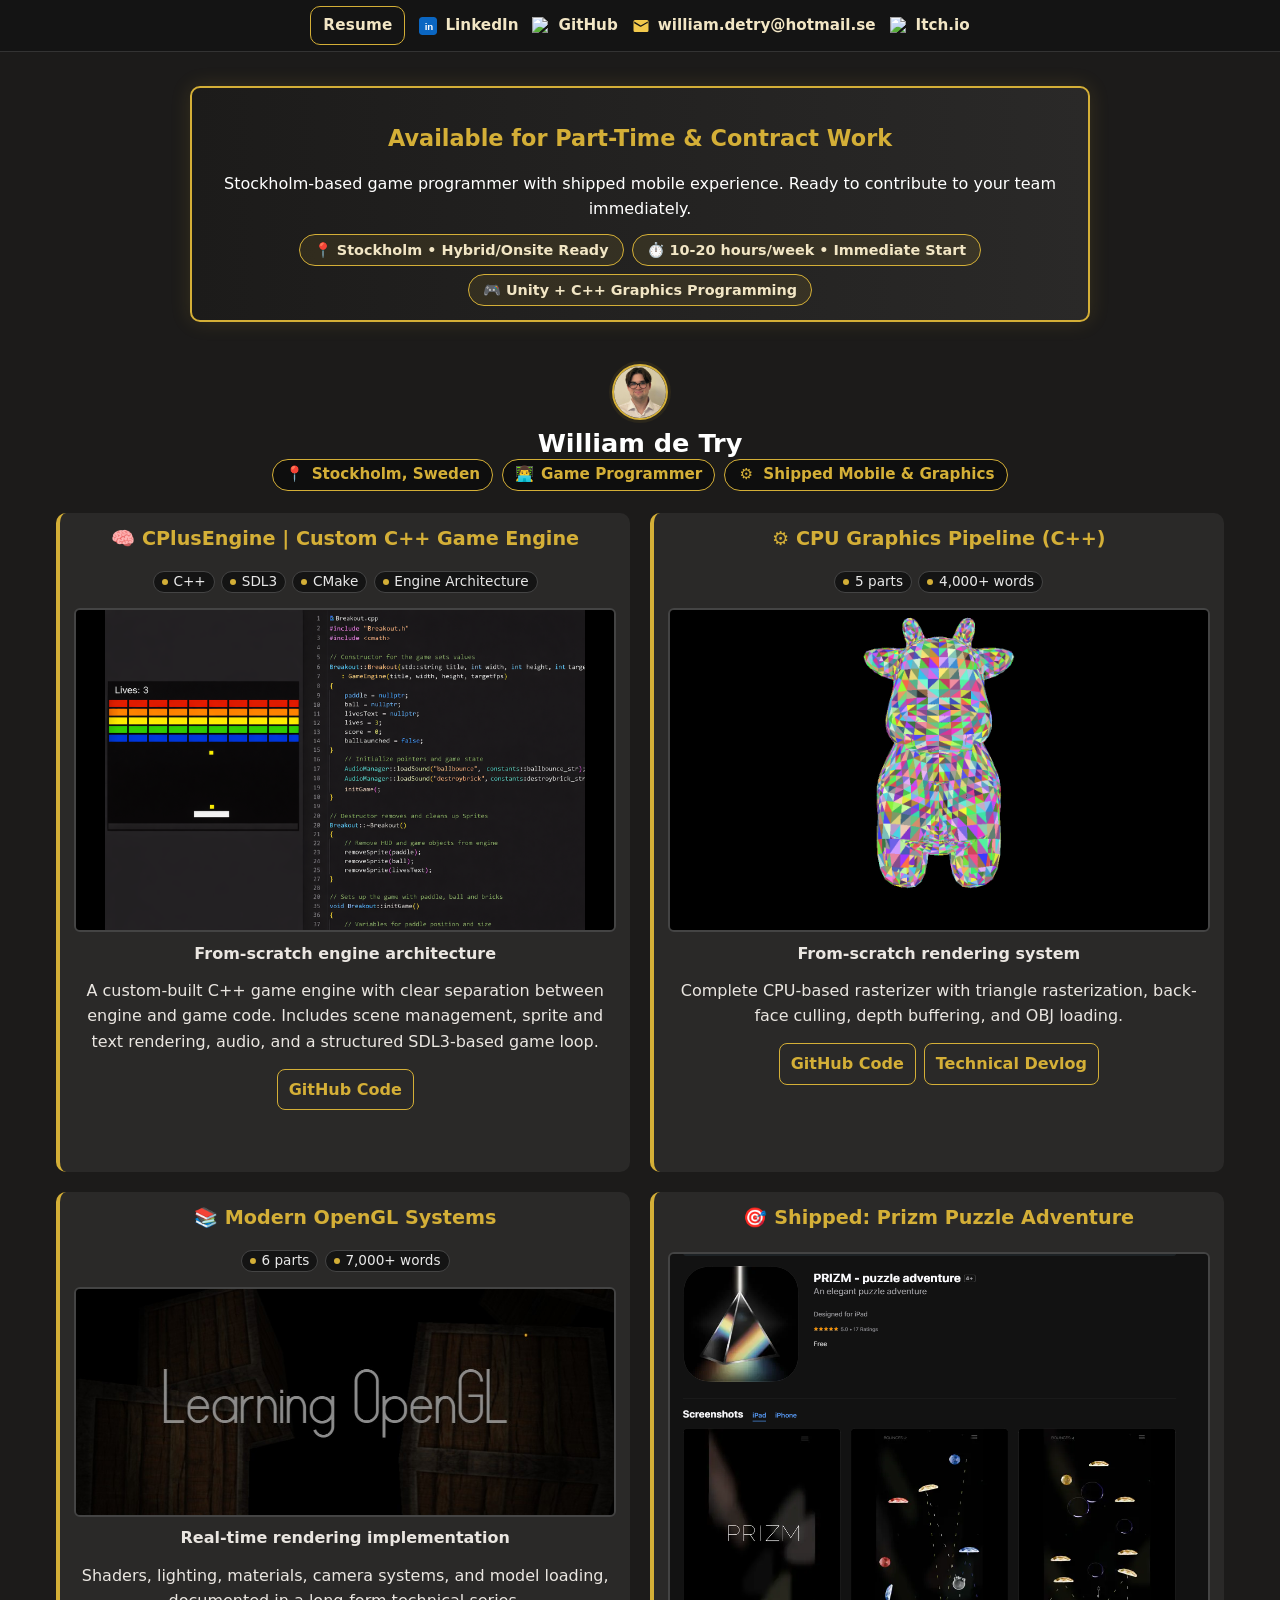
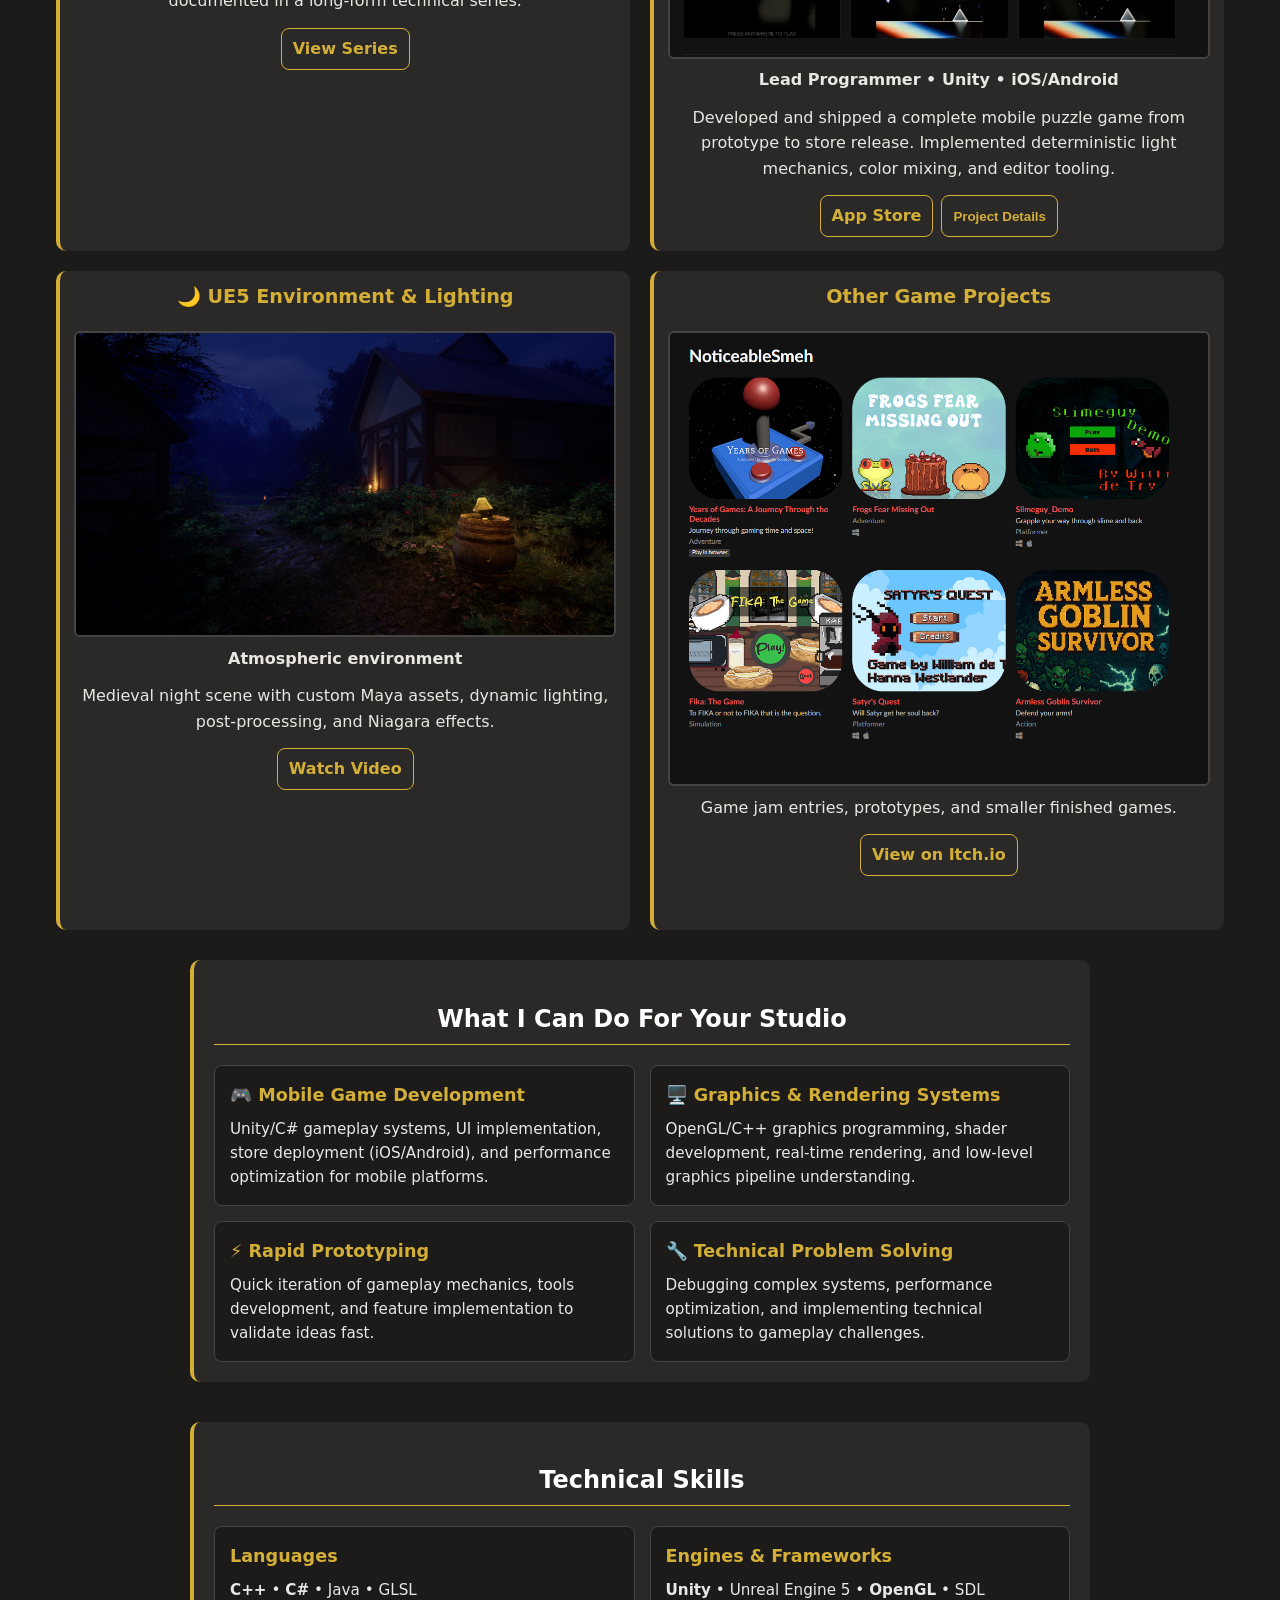
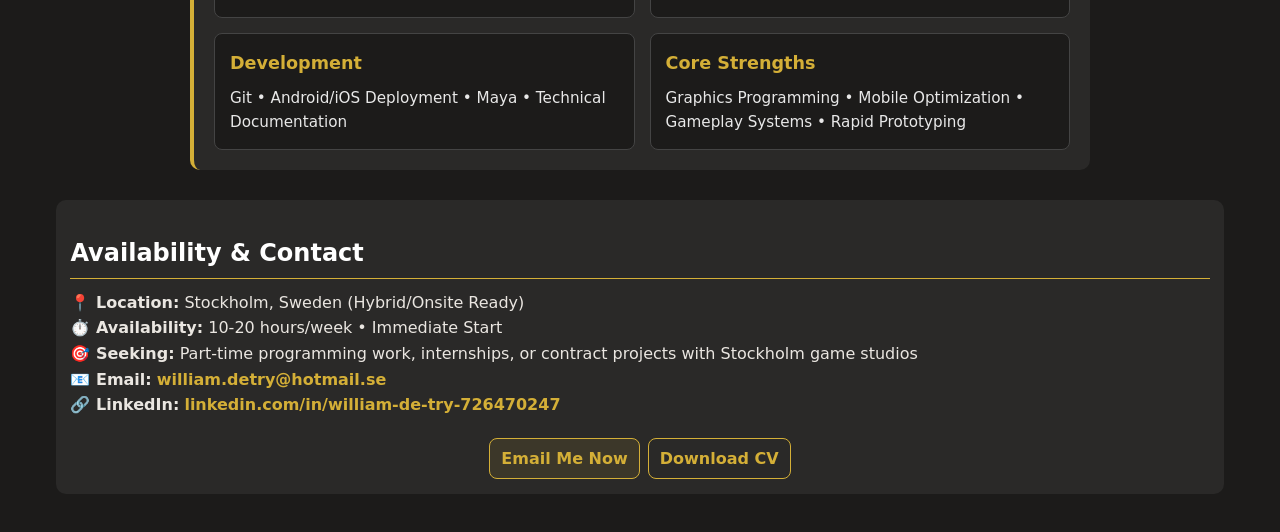
==== index.html @ d185fc59 "CPLUSENGINE" ====
<!DOCTYPE html>
<html lang="en">
<head>
  <meta charset="UTF-8"/>
  <meta name="viewport" content="width=device-width, initial-scale=1.0"/>
  <title>William de Try | Game Programmer | Stockholm</title>
  <style>
    *{margin:0;padding:0;box-sizing:border-box}
    :root{--gold:#d4af37;--ink:#1c1b1a;--paper:#eae6e1;--panel:#2a2928;--topbar-h:52px}
    body{font-family:system-ui,-apple-system,Segoe UI,Roboto,Arial,sans-serif;line-height:1.6;color:var(--paper);background-color:var(--ink);max-width:1200px;margin:0 auto;padding:16px;padding-top:calc(var(--topbar-h) + 14px)}
    
    .hire-banner {
      background: linear-gradient(90deg, #1c1b1a 0%, #2a2928 100%);
      border: 2px solid var(--gold);
      border-radius: 10px;
      padding: 14px 20px;
      margin: 20px auto 30px;
      max-width: 900px;
      text-align: center;
      box-shadow: 0 0 20px rgba(212,175,55,0.15);
    }
    .hire-banner h2 {
      color: var(--gold);
      font-size: 1.4rem;
      margin-bottom: 8px;
      border: none;
    }
    .hire-banner p {
      color: #fff;
      font-size: 1rem;
      margin-bottom: 12px;
    }
    .hire-banner .badges {
      display: flex;
      flex-wrap: wrap;
      gap: 8px;
      justify-content: center;
      margin-top: 10px;
    }
    .hire-banner .badge {
      background: rgba(212,175,55,0.1);
      border: 1px solid var(--gold);
      border-radius: 20px;
      padding: 6px 14px;
      font-size: 0.9rem;
      color: #f2e6c5;
    }
    
    .topbar{position:fixed;inset-inline:0;top:0;height:var(--topbar-h);background:rgba(20,20,20,.92);backdrop-filter:saturate(120%) blur(6px);border-bottom:1px solid #333;z-index:9999}
    .topbar-inner{max-width:900px;margin:0 auto;height:100%;padding:0 12px;display:flex;align-items:center;justify-content:center;gap:14px;color:#f2e6c5;font-size:.95rem;overflow-x:auto;-webkit-overflow-scrolling:touch;scrollbar-width:none}
    .topbar-inner::-webkit-scrollbar{display:none}
    .topbar a{text-decoration:none;color:inherit;display:inline-flex;align-items:center;gap:8px;flex:0 0 auto}
    .topbar a:hover{opacity:.85}
    .cv-btn{border:1px solid var(--gold);border-radius:10px;padding:6px 12px;gap:10px;transition:box-shadow .2s ease,background-color .2s ease,transform .05s ease;color:#f2e6c5;font-weight:700;font-size:.95rem;letter-spacing:.2px}
    .cv-btn:hover{box-shadow:0 0 12px rgba(212,175,55,.4);background-color:rgba(212,175,55,.10)}

    header.page-header{padding:12px 0;margin-bottom:10px}
    .page-header-inner{
      max-width:900px;
      margin:0 auto;
      display:grid;
      grid-template-columns: 1fr;
      grid-auto-flow: row;
      gap:8px;
      padding:0 6px;
      text-align:center;
      place-items:center;
      align-items:center;
    }
    .avatar{width:56px;height:56px;border-radius:50%;border:2px solid var(--gold);object-fit:cover;box-shadow:0 0 0 3px rgba(212,175,55,.08);margin:0 auto}
    h1{font-size:clamp(1.3rem,2.5vw,1.6rem);color:#fff;line-height:1.2}
    .meta{display:flex;flex-wrap:wrap;gap:.5rem .55rem;align-items:center;justify-content:center;font-size:.95rem}
    .badge{--h:32px;display:inline-flex;align-items:center;gap:.5rem;padding:0 12px;min-height:var(--h);border-radius:999px;font-weight:800;background:#0e0e0e;color:var(--gold);border:1px solid var(--gold);line-height:1;white-space:nowrap}
    .glyph{width:1.2em;height:1.2em;display:grid;place-items:center;line-height:1}
    .glyph>span{font-size:1em;line-height:1}
    .badge:focus-visible{outline:2px solid var(--gold);outline-offset:2px}

    h2{font-size:1.5rem;color:#fff;margin:1.2rem 0 .7rem;border-bottom:1px solid var(--gold);padding-bottom:.35rem}
    .project-title{font-size:1.2rem;color:var(--gold);margin:0 0 .45rem 0;line-height:1.3;text-align:center}

    .solutions {
      max-width: 900px;
      margin: 30px auto;
      padding: 20px;
      background: var(--panel);
      border-radius: 10px;
      border-left: 4px solid var(--gold);
    }
    .solutions h2 {
      text-align: center;
      margin-bottom: 20px;
    }
    .solutions-grid {
      display: grid;
      grid-template-columns: 1fr;
      gap: 15px;
    }
    @media (min-width: 768px) {
      .solutions-grid {
        grid-template-columns: 1fr 1fr;
      }
    }
    .solution-item {
      background: #1c1b1a;
      border: 1px solid #444;
      border-radius: 8px;
      padding: 15px;
    }
    .solution-item h3 {
      color: var(--gold);
      margin-bottom: 8px;
      font-size: 1.1rem;
    }
    .solution-item p {
      color: #e8e8e8;
      font-size: 0.95rem;
    }

    .projects{display:grid;grid-template-columns:1fr;gap:1rem;grid-auto-rows:1fr}
    @media (min-width:720px){.projects{grid-template-columns:1fr 1fr}}
    @media (min-width:1024px){.projects{grid-template-columns:1fr 1fr;gap:1.2rem}}

    .project{background:var(--panel);padding:.9rem;border-radius:10px;border-left:4px solid var(--gold);display:flex;flex-direction:column;gap:.55rem;}
    .projects > .project{height:100%;}

    .project a.inline-link{color:var(--gold);font-weight:700;text-decoration:none}
    .project a.inline-link:hover{text-decoration:underline}
    .project a.card-link{display:flex;align-items:center;justify-content:center;gap:.5rem;color:inherit;text-decoration:none}
    .project a.card-link:hover .project-title{text-decoration:underline}
    .project .thumb-link{display:block;border-radius:6px;overflow:hidden;border:2px solid #444;position:relative;margin-top:.3rem}
    .project .thumb-link img{width:100%;height:auto;display:block}
    .project .thumb-link[data-overlay]::after{content:attr(data-overlay);position:absolute;inset:0;display:flex;align-items:center;justify-content:center;background:rgba(0,0,0,.45);color:#fff;font-weight:800;letter-spacing:.3px;opacity:0;transition:opacity .2s ease}
    .project .thumb-link:hover::after,.project .thumb-link:focus-visible::after{opacity:1}
    .project p, .project .desc, .project figcaption { text-align:center; }
    .project p{margin-bottom:.18rem}
    .cta-row,.btn-row{margin-top:.15rem;display:flex;gap:.5rem;flex-wrap:wrap;justify-content:center}
    .devlog-cta{display:inline-block;padding:7px 11px;border:1px solid var(--gold);border-radius:8px;font-weight:700;text-decoration:none;color:var(--gold);background:transparent;cursor:pointer}
    .contact-info{background:var(--panel);padding:.9rem;border-radius:10px;margin:1.4rem 0}
    a{color:var(--gold);font-weight:700;text-decoration:none}
    a:hover{text-decoration:underline}
    .skip{position:absolute;left:-9999px;top:-9999px}
    .skip:focus{left:12px;top:calc(var(--topbar-h) + 12px);background:#000;color:#fff;padding:8px 12px;border-radius:8px;border:1px solid var(--gold);z-index:10000}
    @media (max-width:640px){.avatar{width:48px;height:48px}.meta{font-size:.92rem;gap:.45rem .5rem}.badge{--h:30px;padding:0 10px}}
    
    .modal{position:fixed;inset:0;display:none;align-items:center;justify-content:center;padding:20px;z-index:10000}
    .modal.open{display:flex}
    .modal::before{content:"";position:absolute;inset:0;background:rgba(0,0,0,.65);backdrop-filter:blur(2px)}
    .modal-card{position:relative;background:#121212;border:1px solid var(--gold);border-radius:12px;max-width:960px;width:100%;padding:16px;z-index:1}
    .modal-top{display:flex;align-items:center;justify-content:space-between;gap:12px;margin-bottom:10px}
    .modal-title{font-weight:800;color:#fff;font-size:1.1rem}
    .modal-close{background:#000;color:#fff;border:1px solid #444;border-radius:8px;padding:6px 10px;cursor:pointer}
    .modal-body{display:grid;gap:12px}
    .modal-grid{display:grid;grid-template-columns:1fr;gap:12px}
    @media (min-width:860px){.modal-grid{grid-template-columns:1fr 1fr 1fr}}
    figure{margin:0;display:flex;flex-direction:column;gap:8px}
    figure img{width:100%;height:auto;border:2px solid #333;border-radius:8px;display:block;background:#000}
    figcaption{font-size:.92rem;color:#e8e8e8}
    .modal-list{margin-left:1.1rem}

    .thumb-small img{max-height:320px;object-fit:contain;background:#000}
    @media (max-width:480px){.thumb-small img{max-height:260px}}

    .stat-badges{display:flex;gap:.4rem;flex-wrap:wrap;margin:.2rem 0 .1rem;justify-content:center}
    .stat{display:inline-flex;align-items:center;gap:.35rem;font-size:.85rem;color:#e8e8e8;background:#141414;border:1px solid #444;border-radius:999px;padding:3px 8px;line-height:1}
    .stat .dot{width:6px;height:6px;border-radius:50%;background:var(--gold);display:inline-block}

    .modal-card .modal-body{max-height:70vh;overflow:auto;padding-right:8px}
  </style>
</head>
<body>
  <a class="skip" href="#projects">Skip to projects</a>

  <header class="topbar" role="banner" aria-label="Primary">
    <div class="topbar-inner">
      <a class="cv-btn" href="William%20de%20Try%20CV.pdf" target="_blank" rel="noopener" title="View my CV (opens in new tab)"><span>Resume</span></a>
      <a href="https://www.linkedin.com/in/william-de-try-726470247" target="_blank" rel="noopener" aria-label="William de Try on LinkedIn">
        <svg width="18" height="18" viewBox="0 0 24 24" aria-hidden="true" focusable="false" style="border-radius:3px;display:block"><rect x="0" y="0" width="24" height="24" rx="4" ry="4" fill="#0A66C2"/><text x="7.5" y="17" fill="#FFFFFF" font-family="Arial, Helvetica, sans-serif" font-size="13" font-weight="700">in</text></svg>
        <span>LinkedIn</span>
      </a>
      <a href="https://github.com/NoticeableSmeh" target="_blank" rel="noopener" aria-label="William de Try on GitHub">
        <img src="https://cdn.simpleicons.org/github/FFFFFF" alt="GitHub" width="18" height="18" style="display:block"/>
        <span>GitHub</span>
      </a>
      <a href="mailto:william.detry@hotmail.se" aria-label="Email William de Try">
        <svg width="18" height="18" viewBox="0 0 24 24" fill="#F2C94C" aria-hidden="true" focusable="false"><path d="M20 4H4a2 2 0 0 0-2 2v12a2 2 0 0 0 2 2h16a2 2 0 0 0 2-2V6a2 2 0 0 0-2-2Zm0 4.236-7.428 4.57a2 2 0 0 1-2.144 0L3 8.236V6l8.2 5.045a1 1 0 0 0 1.07 0L21 6v2.236Z"/></svg>
        <span>william.detry@hotmail.se</span>
      </a>
      <a href="https://noticeablesmeh.itch.io/" target="_blank" rel="noopener" aria-label="William de Try on Itch.io">
        <img src="https://cdn.simpleicons.org/itchdotio/FA5C5C" alt="Itch.io" width="18" height="18" style="display:block"/>
        <span>Itch.io</span>
      </a>
    </div>
  </header>

  <div class="hire-banner">
    <h2>Available for Part-Time & Contract Work</h2>
    <p>Stockholm-based game programmer with shipped mobile experience. Ready to contribute to your team immediately.</p>
    <div class="badges">
      <span class="badge">📍 Stockholm • Hybrid/Onsite Ready</span>
      <span class="badge">⏱️ 10-20 hours/week • Immediate Start</span>
      <span class="badge">🎮 Unity + C++ Graphics Programming</span>
    </div>
  </div>

  <header class="page-header">
    <div class="page-header-inner">
      <img class="avatar" src="assets/images/headshot.jpg" alt="Portrait of William de Try" loading="lazy" decoding="async"/>
      <div>
        <h1>William de Try</h1>
        <p class="meta" aria-hidden="false">
          <span class="badge" aria-label="Location"><span class="glyph"><span role="img" aria-hidden="true">📍</span></span> Stockholm, Sweden</span>
          <span class="badge" aria-label="Role"><span class="glyph"><span role="img" aria-hidden="true">👨‍💻</span></span> Game Programmer</span>
          <span class="badge" aria-label="Specialty"><span class="glyph"><span role="img" aria-hidden="true">⚙️</span></span> Shipped Mobile & Graphics</span>
        </p>
      </div>
    </div>
  </header>

  <main>
    <!-- Projects first -->
    <section id="projects" class="projects" aria-label="Projects">

  <!-- 1. CPlusEngine -->
  <article class="project">
    <a class="card-link" href="https://github.com/NoticeableSmeh/CPlusEngine" target="_blank" rel="noopener">
      <h3 class="project-title">🧠 CPlusEngine | Custom C++ Game Engine</h3>
    </a>

    <div class="stat-badges">
      <span class="stat"><span class="dot"></span>C++</span>
      <span class="stat"><span class="dot"></span>SDL3</span>
      <span class="stat"><span class="dot"></span>CMake</span>
      <span class="stat"><span class="dot"></span>Engine Architecture</span>
    </div>

    <a class="thumb-link thumb-small" href="https://github.com/NoticeableSmeh/CPlusEngine" target="_blank" rel="noopener" data-overlay="View on GitHub">
      <img src="assets/images/CPLUSENGINE.png" alt="CPlusEngine running a 2D SDL game"/>
    </a>

    <p><strong>From-scratch engine architecture</strong></p>
    <p>
      A custom-built C++ game engine with clear separation between engine and game code.
      Includes scene management, sprite and text rendering, audio, and a structured SDL3-based game loop.
    </p>

    <div class="btn-row">
      <a class="devlog-cta" href="https://github.com/NoticeableSmeh/CPlusEngine" target="_blank" rel="noopener">GitHub Code</a>
    </div>
  </article>

  <!-- 2. CPU Rasterizer -->
  <article class="project">
    <a class="card-link" href="https://github.com/NoticeableSmeh/Rasterizer_Project" target="_blank" rel="noopener">
      <h3 class="project-title">⚙️ CPU Graphics Pipeline (C++)</h3>
    </a>

    <div class="stat-badges">
      <span class="stat"><span class="dot"></span>5 parts</span>
      <span class="stat"><span class="dot"></span>4,000+ words</span>
    </div>

    <a class="thumb-link thumb-small" href="https://dev.to/noticeablesmeh/rasterizer-project-part-1-getting-started-jph" target="_blank" rel="noopener">
      <img src="assets/images/framebuffer.png" alt="Software rasterizer output"/>
    </a>

    <p><strong>From-scratch rendering system</strong></p>
    <p>
      Complete CPU-based rasterizer with triangle rasterization,
      back-face culling, depth buffering, and OBJ loading.
    </p>

    <div class="btn-row">
      <a class="devlog-cta" href="https://github.com/NoticeableSmeh/Rasterizer_Project" target="_blank">GitHub Code</a>
      <a class="devlog-cta" href="https://dev.to/noticeablesmeh/rasterizer-project-part-1-getting-started-jph" target="_blank">Technical Devlog</a>
    </div>
  </article>

  <!-- 3. Modern OpenGL -->
  <article class="project">
    <a class="card-link" href="https://dev.to/noticeablesmeh/opengl-catching-up-week-1-1k8o" target="_blank" rel="noopener">
      <h3 class="project-title">📚 Modern OpenGL Systems</h3>
    </a>

    <div class="stat-badges">
      <span class="stat"><span class="dot"></span>6 parts</span>
      <span class="stat"><span class="dot"></span>7,000+ words</span>
    </div>

    <a class="thumb-link" href="https://dev.to/noticeablesmeh/opengl-catching-up-week-1-1k8o" target="_blank" rel="noopener">
      <img src="assets/images/image1.jpg" alt="OpenGL rendering"/>
    </a>

    <p><strong>Real-time rendering implementation</strong></p>
    <p>
      Shaders, lighting, materials, camera systems, and model loading,
      documented in a long-form technical series.
    </p>

    <div class="cta-row">
      <a class="devlog-cta" href="https://dev.to/noticeablesmeh/opengl-catching-up-week-1-1k8o" target="_blank">View Series</a>
    </div>
  </article>

  <!-- 4. Prizm -->
  <article class="project">
    <a class="card-link" href="https://apps.apple.com/se/app/prizm-puzzle-adventure/id6749238738?l=en-GB" target="_blank" rel="noopener">
      <h3 class="project-title">🎯 Shipped: Prizm Puzzle Adventure</h3>
    </a>

    <a class="thumb-link" href="https://apps.apple.com/se/app/prizm-puzzle-adventure/id6749238738?l=en-GB" target="_blank" rel="noopener" data-overlay="View on App Store">
      <img src="assets/images/image2.png" alt="Prizm gameplay"/>
    </a>

    <p><strong>Lead Programmer • Unity • iOS/Android</strong></p>
    <p>
      Developed and shipped a complete mobile puzzle game from prototype to store release.
      Implemented deterministic light mechanics, color mixing, and editor tooling.
    </p>

    <div class="btn-row">
      <a class="devlog-cta" href="https://apps.apple.com/se/app/prizm-puzzle-adventure/id6749238738?l=en-GB" target="_blank">App Store</a>
      <button class="devlog-cta" type="button" data-modal-open="prizm-info">Project Details</button>
    </div>
  </article>

  <!-- 5. UE5 -->
  <article class="project">
    <a class="card-link" href="https://www.youtube.com/watch?v=aoOSIZdB6iE" target="_blank" rel="noopener">
      <h3 class="project-title">🌙 UE5 Environment & Lighting</h3>
    </a>

    <a class="thumb-link" href="https://www.youtube.com/watch?v=aoOSIZdB6iE" target="_blank" rel="noopener">
      <img src="assets/images/image5.png" alt="UE5 scene"/>
    </a>

    <p><strong>Atmospheric environment</strong></p>
    <p>
      Medieval night scene with custom Maya assets,
      dynamic lighting, post-processing, and Niagara effects.
    </p>

    <div class="cta-row">
      <a class="devlog-cta" href="https://www.youtube.com/watch?v=aoOSIZdB6iE" target="_blank">Watch Video</a>
    </div>
  </article>

  <!-- 6. Game Jams -->
  <article class="project">
    <a class="card-link" href="https://noticeablesmeh.itch.io/" target="_blank" rel="noopener">
      <h3 class="project-title">Other Game Projects</h3>
    </a>

    <a class="thumb-link" href="https://noticeablesmeh.itch.io/" target="_blank" rel="noopener">
      <img src="assets/images/image4.png" alt="Game jam projects"/>
    </a>

    <p>Game jam entries, prototypes, and smaller finished games.</p>

    <div class="cta-row">
      <a class="devlog-cta" href="https://noticeablesmeh.itch.io/" target="_blank">View on Itch.io</a>
    </div>
  </article>

</section>



    <!-- Then: What I Can Do For Your Studio -->
    <section class="solutions">
      <h2>What I Can Do For Your Studio</h2>
      <div class="solutions-grid">
        <div class="solution-item">
          <h3>🎮 Mobile Game Development</h3>
          <p>Unity/C# gameplay systems, UI implementation, store deployment (iOS/Android), and performance optimization for mobile platforms.</p>
        </div>
        <div class="solution-item">
          <h3>🖥️ Graphics & Rendering Systems</h3>
          <p>OpenGL/C++ graphics programming, shader development, real-time rendering, and low-level graphics pipeline understanding.</p>
        </div>
        <div class="solution-item">
          <h3>⚡ Rapid Prototyping</h3>
          <p>Quick iteration of gameplay mechanics, tools development, and feature implementation to validate ideas fast.</p>
        </div>
        <div class="solution-item">
          <h3>🔧 Technical Problem Solving</h3>
          <p>Debugging complex systems, performance optimization, and implementing technical solutions to gameplay challenges.</p>
        </div>
      </div>
    </section>

    <section class="solutions" style="margin-top: 40px;">
      <h2>Technical Skills</h2>
      <div class="solutions-grid">
        <div class="solution-item">
          <h3>Languages</h3>
          <p><strong>C++</strong> • <strong>C#</strong> • Java • GLSL</p>
        </div>
        <div class="solution-item">
          <h3>Engines & Frameworks</h3>
          <p><strong>Unity</strong> • Unreal Engine 5 • <strong>OpenGL</strong> • SDL</p>
        </div>
        <div class="solution-item">
          <h3>Development</h3>
          <p>Git • Android/iOS Deployment • Maya • Technical Documentation</p>
        </div>
        <div class="solution-item">
          <h3>Core Strengths</h3>
          <p>Graphics Programming • Mobile Optimization • Gameplay Systems • Rapid Prototyping</p>
        </div>
      </div>
    </section>

    <section class="contact-info">
      <h2>Availability & Contact</h2>
      <p><strong>📍 Location:</strong> Stockholm, Sweden (Hybrid/Onsite Ready)</p>
      <p><strong>⏱️ Availability:</strong> 10-20 hours/week • Immediate Start</p>
      <p><strong>🎯 Seeking:</strong> Part-time programming work, internships, or contract projects with Stockholm game studios</p>
      <p><strong>📧 Email:</strong> <a href="mailto:william.detry@hotmail.se">william.detry@hotmail.se</a></p>
      <p><strong>🔗 LinkedIn:</strong> <a href="https://www.linkedin.com/in/william-de-try-726470247" target="_blank" rel="noopener">linkedin.com/in/william-de-try-726470247</a></p>
      <div class="btn-row" style="margin-top: 20px;">
        <a class="devlog-cta" href="mailto:william.detry@hotmail.se" style="background: rgba(212,175,55,0.1);">Email Me Now</a>
        <a class="devlog-cta" href="William%20de%20Try%20CV.pdf" target="_blank">Download CV</a>
      </div>
    </section>
  </main>

  <!-- Prizm modal -->
  <div class="modal" id="prizm-info" aria-hidden="true" role="dialog" aria-modal="true" aria-labelledby="prizm-info-title">
    <div class="modal-card" role="document">
      <div class="modal-top">
        <div class="modal-title" id="prizm-info-title">Prizm: Complete Mobile Game Development</div>
        <button class="modal-close" type="button" data-modal-close="prizm-info" aria-label="Close">✕</button>
      </div>

      <div class="modal-body">
        <section>
          <h3 style="color:var(--gold);margin-bottom:6px">🚀 Shipped Product Experience</h3>
          <p>Prizm demonstrates my ability to take a game from concept to store release. As Lead Programmer, I owned the complete technical implementation including core mechanics, optimization for mobile, and store deployment.</p>
        </section>

        <section>
          <h3 style="color:var(--gold);margin-bottom:6px">🛠️ Technical Implementation</h3>
          <ul class="modal-list">
            <li><strong>Deterministic Gameplay Systems:</strong> Implemented beam reflection and splitting with predictable, testable behavior</li>
            <li><strong>Color Mixing Mechanics:</strong> Developed RGB color combination system for puzzle progression</li>
            <li><strong>Mobile Optimization:</strong> Performance-tuned for iOS/Android with efficient rendering and memory management</li>
            <li><strong>Editor Tooling:</strong> Created Unity editor extensions for rapid level design and iteration</li>
            <li><strong>Store Deployment:</strong> Managed complete App Store and Google Play submission process</li>
          </ul>
        </section>

        <section>
          <h3 style="color:var(--gold);margin-bottom:6px">🎯 What This Means For Your Team</h3>
          <p>I can:</p>
          <ul class="modal-list">
            <li>Own features from prototype to production</li>
            <li>Build systems with testability and maintainability in mind</li>
            <li>Create tools that accelerate team workflows</li>
            <li>Ship polished mobile experiences</li>
            <li>Communicate technical decisions clearly</li>
          </ul>
        </section>

        <section>
          <h3 style="color:var(--gold);margin-bottom:6px">📈 Production Insights</h3>
          <ul class="modal-list">
            <li>Tools investment pays off a lot in level design iteration</li>
            <li>Single source of truth prevents visual and gameplay mismatches</li>
            <li>Early performance consideration avoids mobile optimization debt</li>
            <li>Clear logging accelerates debugging of complex interactions</li>
          </ul>
        </section>

        <div style="margin-top:8px; padding:12px; background:rgba(212,175,55,0.05); border-radius:8px;">
          <h4 style="color:#fff;margin-bottom:6px">Why This Matters For Hiring</h4>
          <p style="color:#e8e8e8">This project proves I can deliver complete, shippable game systems. I understand the full development cycle, not just coding, but also tooling, optimization, and deployment. I am ready to contribute to your projects with this same production-minded approach.</p>
        </div>
      </div>
    </div>
  </div>

  <script>
    function openModal(id){
      const m = document.getElementById(id);
      if(!m) return;
      m.classList.add('open');
      m.setAttribute('aria-hidden','false');
      const firstFocusable = m.querySelector('button, a, [tabindex]:not([tabindex="-1"])');
      if(firstFocusable) firstFocusable.focus();
    }
    function closeModal(id){
      const m = document.getElementById(id);
      if(!m) return;
      m.classList.remove('open');
      m.setAttribute('aria-hidden','true');
    }

    document.querySelectorAll('[data-modal-open]').forEach(b=>{
      b.style.cursor='pointer';
      b.addEventListener('click', ()=> openModal(b.getAttribute('data-modal-open')));
    });
    document.querySelectorAll('[data-modal-close]').forEach(b=>{
      b.style.cursor='pointer';
      b.addEventListener('click', ()=> closeModal(b.getAttribute('data-modal-close')));
    });

    document.addEventListener('keydown', e=>{
      if(e.key === 'Escape'){
        document.querySelectorAll('.modal.open').forEach(m => {
          m.classList.remove('open');
          m.setAttribute('aria-hidden','true');
        });
      }
    });

    document.querySelectorAll('.modal').forEach(m => {
      m.addEventListener('click', e => {
        if(e.target === m) {
          m.classList.remove('open');
          m.setAttribute('aria-hidden','true');
        }
      });
    });
  </script>
</body>
</html>
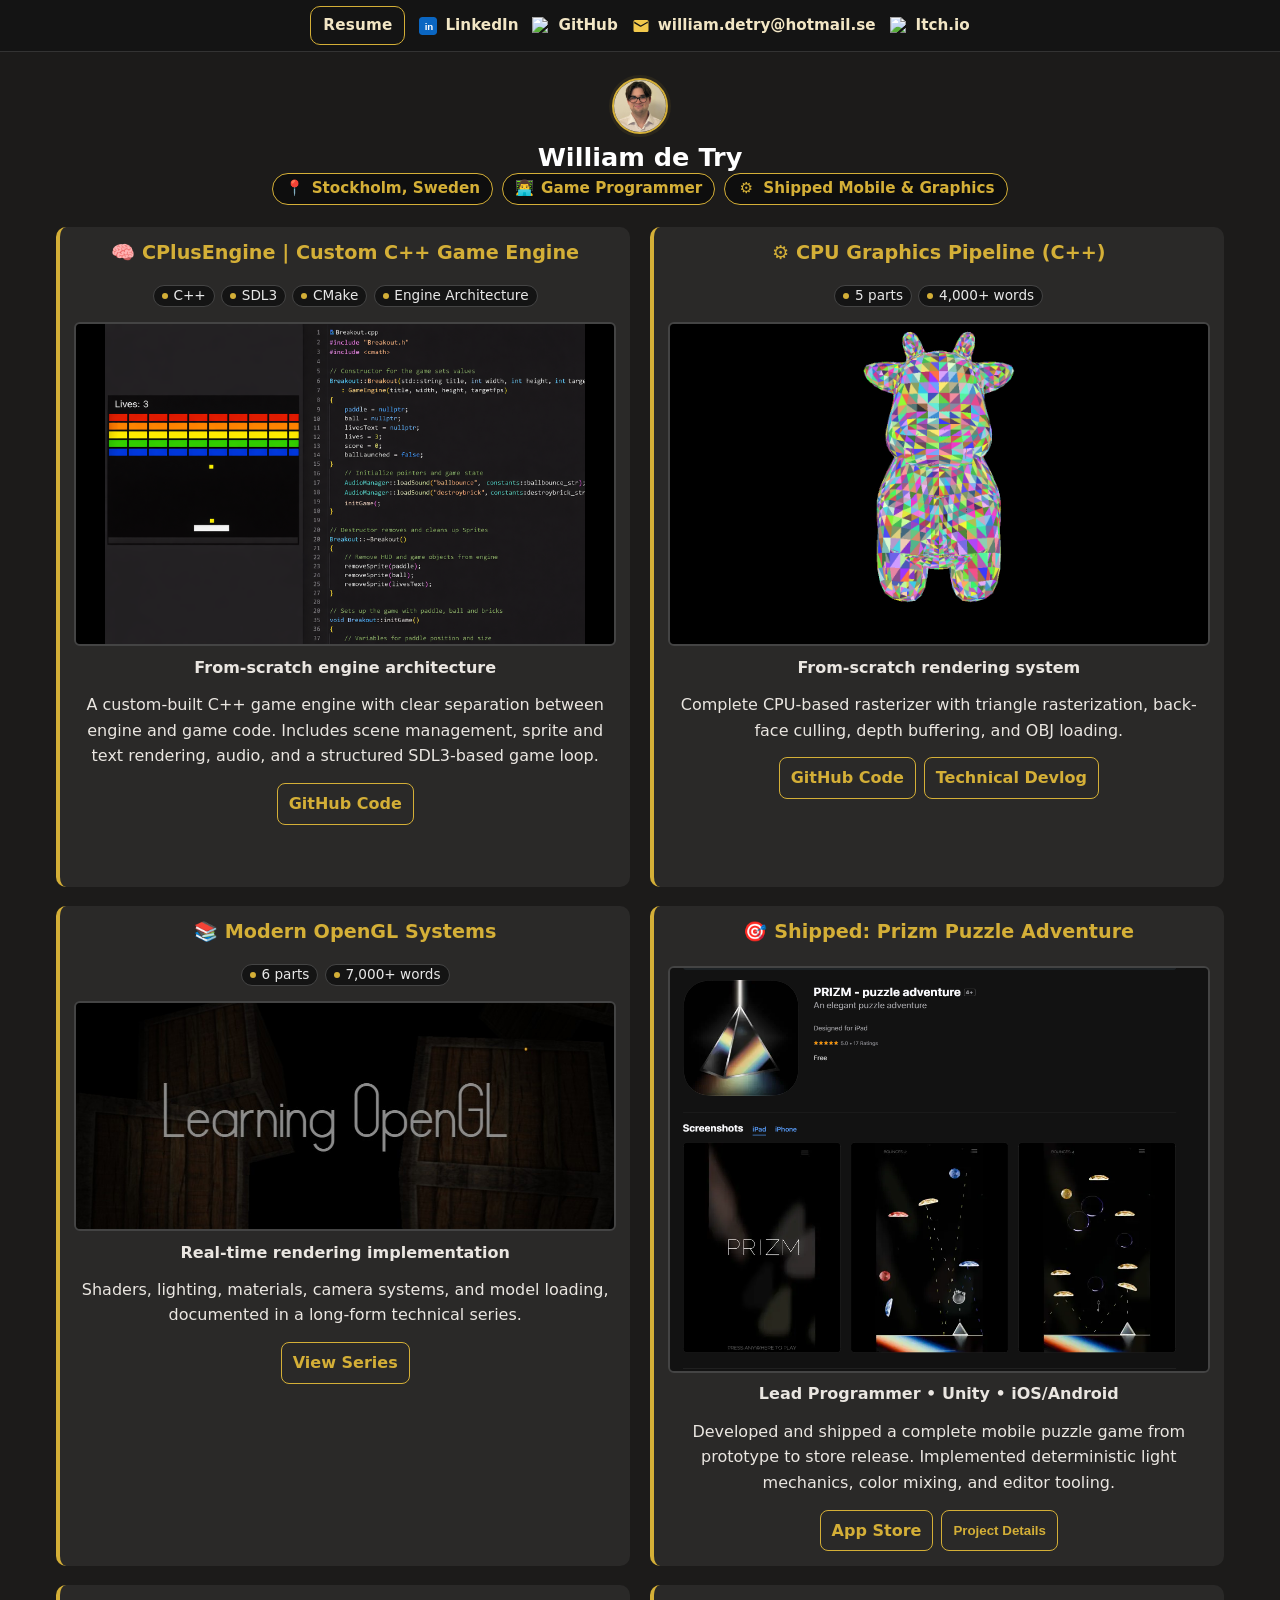
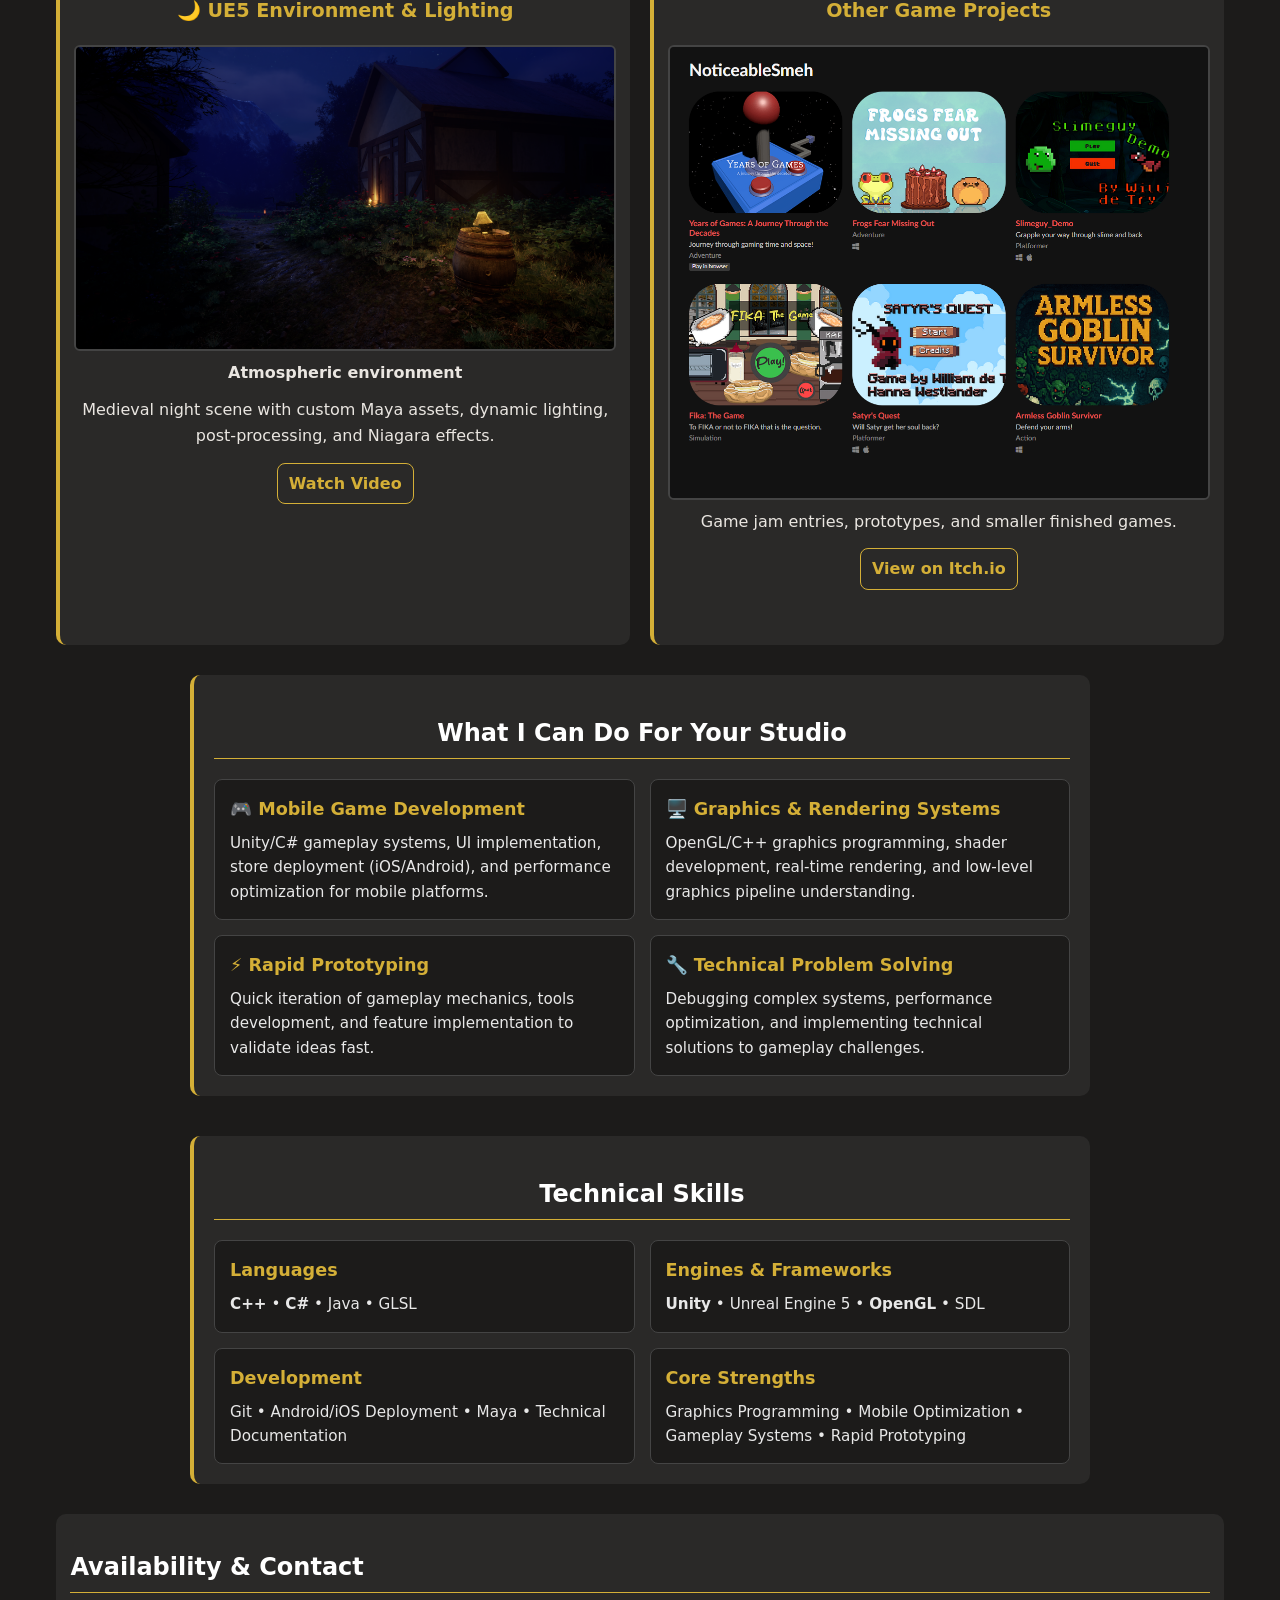
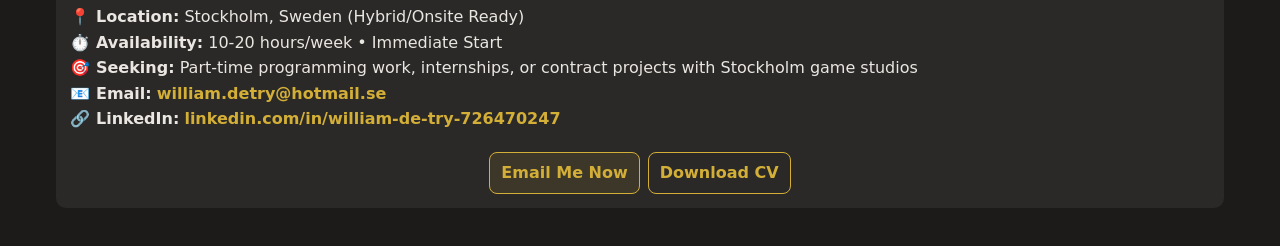
==== commit dfbc69f1: "removed banner" ====
--- a/index.html
+++ b/index.html
@@ -192,16 +192,6 @@
     </div>
   </header>
 
-  <div class="hire-banner">
-    <h2>Available for Part-Time & Contract Work</h2>
-    <p>Stockholm-based game programmer with shipped mobile experience. Ready to contribute to your team immediately.</p>
-    <div class="badges">
-      <span class="badge">📍 Stockholm • Hybrid/Onsite Ready</span>
-      <span class="badge">⏱️ 10-20 hours/week • Immediate Start</span>
-      <span class="badge">🎮 Unity + C++ Graphics Programming</span>
-    </div>
-  </div>
-
   <header class="page-header">
     <div class="page-header-inner">
       <img class="avatar" src="assets/images/headshot.jpg" alt="Portrait of William de Try" loading="lazy" decoding="async"/>
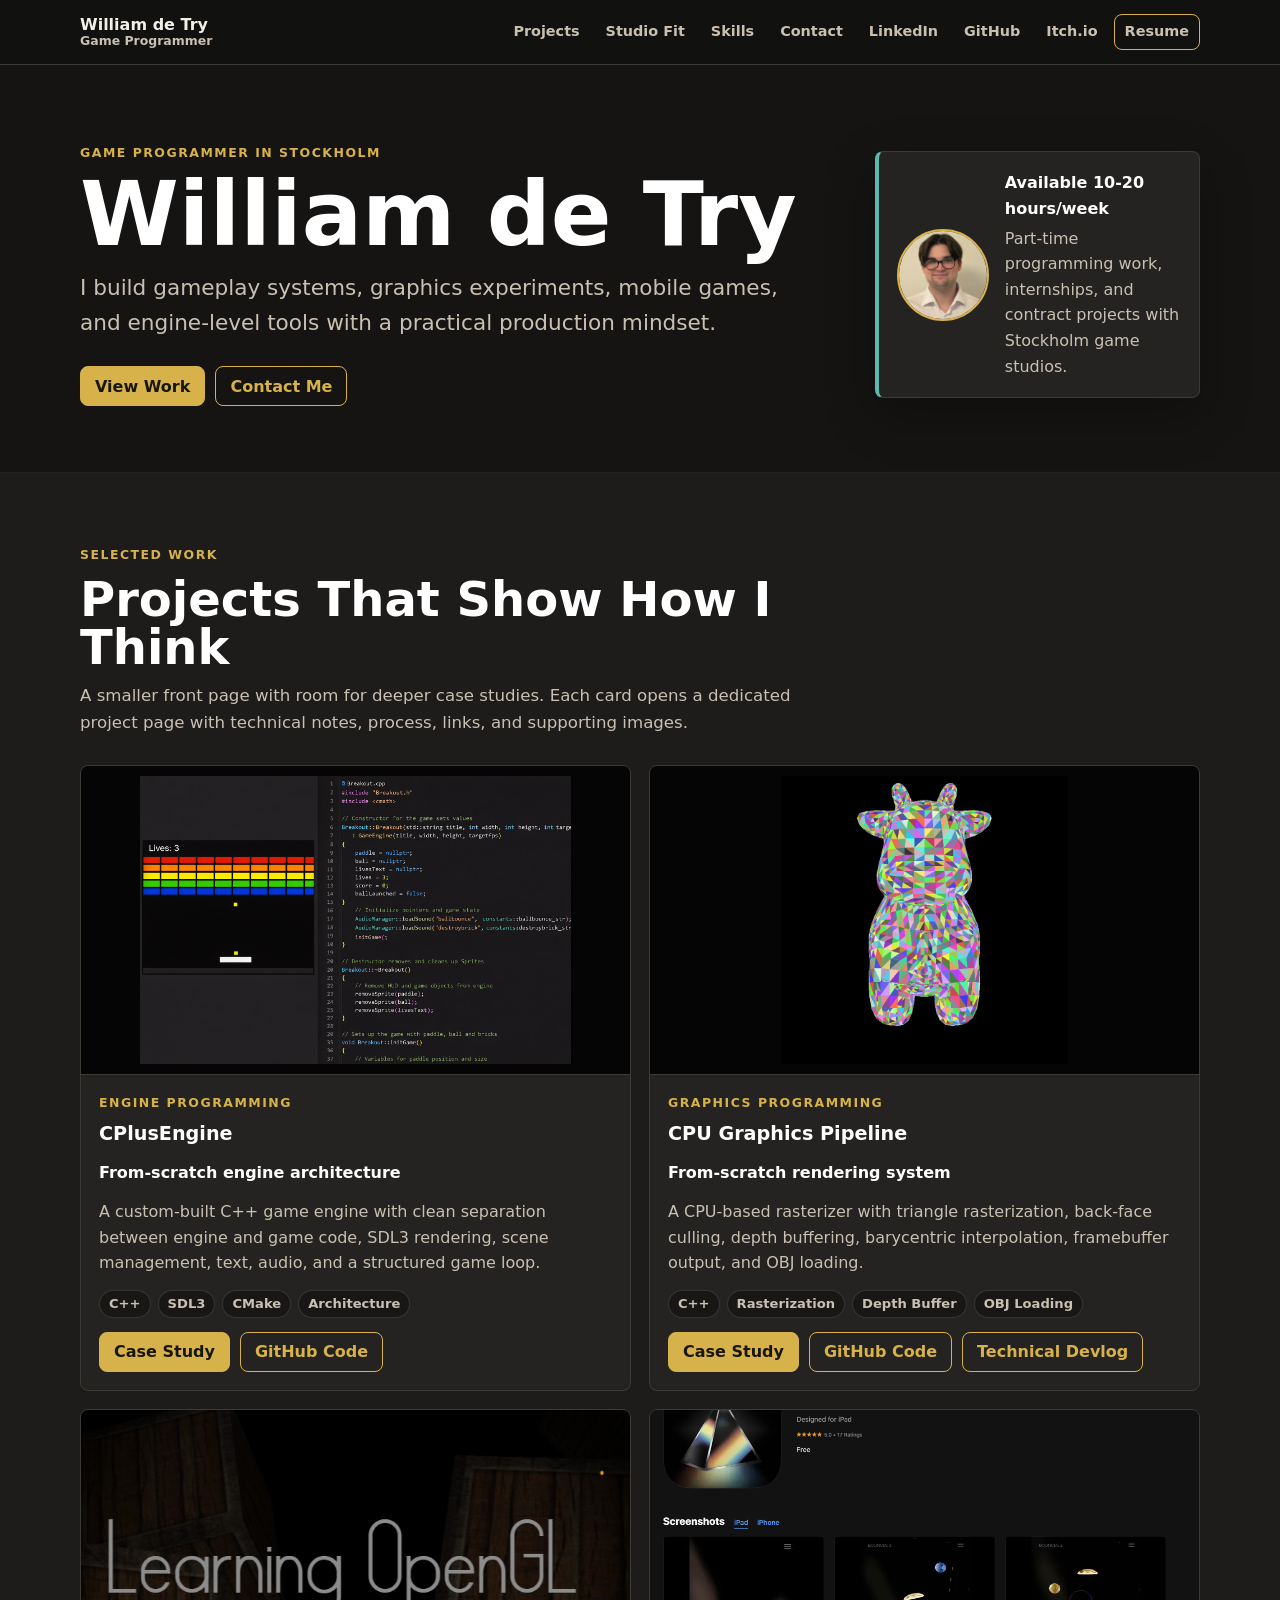
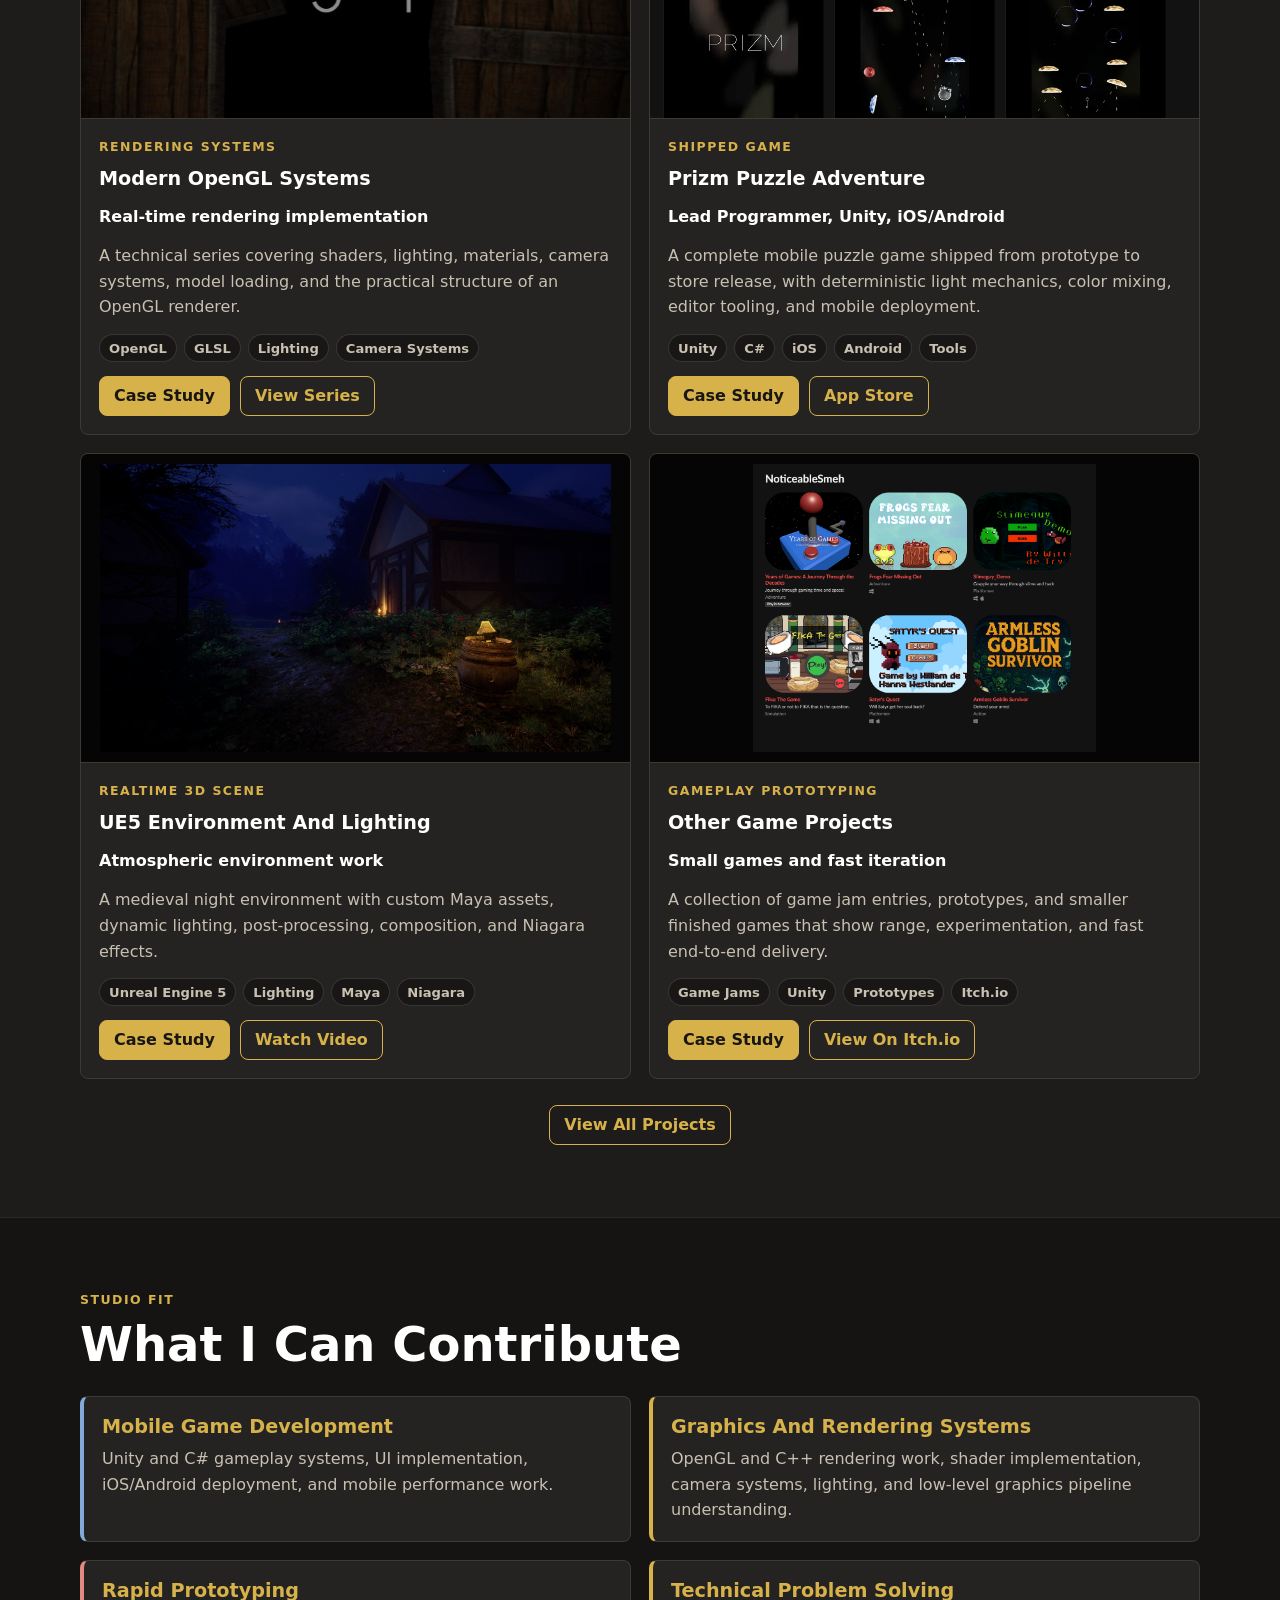
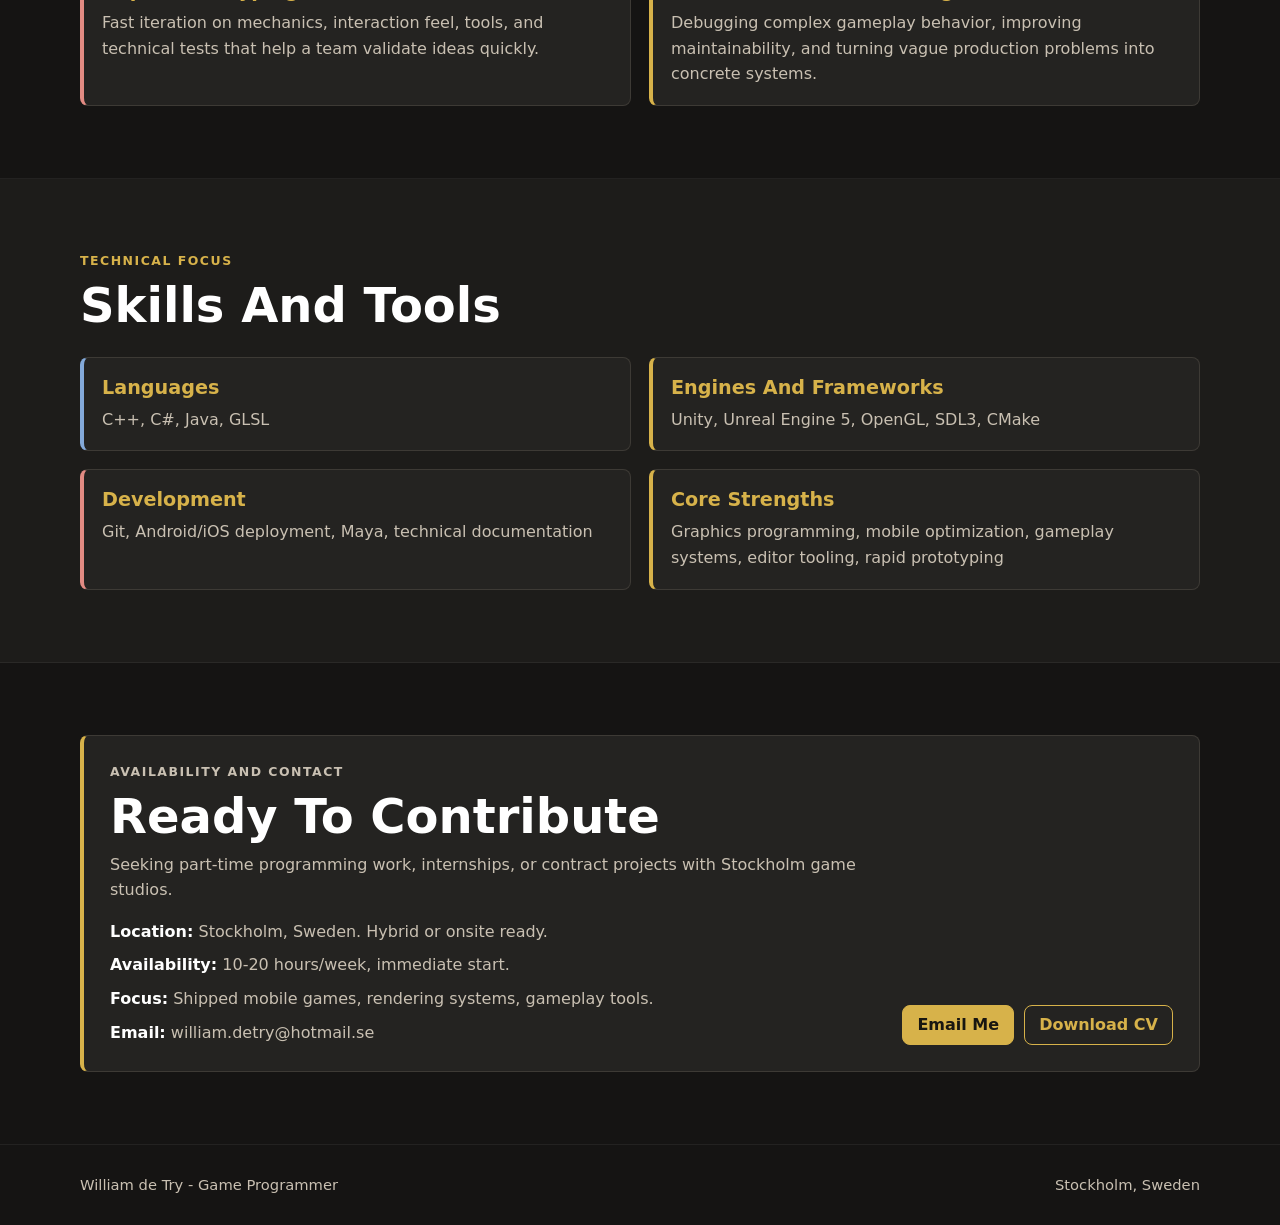
==== commit ab6c5529: "changes" ====
--- a/index.html
+++ b/index.html
@@ -1,516 +1,86 @@
 <!DOCTYPE html>
 <html lang="en">
 <head>
-  <meta charset="UTF-8"/>
-  <meta name="viewport" content="width=device-width, initial-scale=1.0"/>
+  <meta charset="UTF-8">
+  <meta name="viewport" content="width=device-width, initial-scale=1.0">
+  <meta name="description" content="William de Try is a Stockholm-based game programmer focused on Unity, C++, rendering, mobile games, and gameplay systems.">
   <title>William de Try | Game Programmer | Stockholm</title>
-  <style>
-    *{margin:0;padding:0;box-sizing:border-box}
-    :root{--gold:#d4af37;--ink:#1c1b1a;--paper:#eae6e1;--panel:#2a2928;--topbar-h:52px}
-    body{font-family:system-ui,-apple-system,Segoe UI,Roboto,Arial,sans-serif;line-height:1.6;color:var(--paper);background-color:var(--ink);max-width:1200px;margin:0 auto;padding:16px;padding-top:calc(var(--topbar-h) + 14px)}
-    
-    .hire-banner {
-      background: linear-gradient(90deg, #1c1b1a 0%, #2a2928 100%);
-      border: 2px solid var(--gold);
-      border-radius: 10px;
-      padding: 14px 20px;
-      margin: 20px auto 30px;
-      max-width: 900px;
-      text-align: center;
-      box-shadow: 0 0 20px rgba(212,175,55,0.15);
-    }
-    .hire-banner h2 {
-      color: var(--gold);
-      font-size: 1.4rem;
-      margin-bottom: 8px;
-      border: none;
-    }
-    .hire-banner p {
-      color: #fff;
-      font-size: 1rem;
-      margin-bottom: 12px;
-    }
-    .hire-banner .badges {
-      display: flex;
-      flex-wrap: wrap;
-      gap: 8px;
-      justify-content: center;
-      margin-top: 10px;
-    }
-    .hire-banner .badge {
-      background: rgba(212,175,55,0.1);
-      border: 1px solid var(--gold);
-      border-radius: 20px;
-      padding: 6px 14px;
-      font-size: 0.9rem;
-      color: #f2e6c5;
-    }
-    
-    .topbar{position:fixed;inset-inline:0;top:0;height:var(--topbar-h);background:rgba(20,20,20,.92);backdrop-filter:saturate(120%) blur(6px);border-bottom:1px solid #333;z-index:9999}
-    .topbar-inner{max-width:900px;margin:0 auto;height:100%;padding:0 12px;display:flex;align-items:center;justify-content:center;gap:14px;color:#f2e6c5;font-size:.95rem;overflow-x:auto;-webkit-overflow-scrolling:touch;scrollbar-width:none}
-    .topbar-inner::-webkit-scrollbar{display:none}
-    .topbar a{text-decoration:none;color:inherit;display:inline-flex;align-items:center;gap:8px;flex:0 0 auto}
-    .topbar a:hover{opacity:.85}
-    .cv-btn{border:1px solid var(--gold);border-radius:10px;padding:6px 12px;gap:10px;transition:box-shadow .2s ease,background-color .2s ease,transform .05s ease;color:#f2e6c5;font-weight:700;font-size:.95rem;letter-spacing:.2px}
-    .cv-btn:hover{box-shadow:0 0 12px rgba(212,175,55,.4);background-color:rgba(212,175,55,.10)}
-
-    header.page-header{padding:12px 0;margin-bottom:10px}
-    .page-header-inner{
-      max-width:900px;
-      margin:0 auto;
-      display:grid;
-      grid-template-columns: 1fr;
-      grid-auto-flow: row;
-      gap:8px;
-      padding:0 6px;
-      text-align:center;
-      place-items:center;
-      align-items:center;
-    }
-    .avatar{width:56px;height:56px;border-radius:50%;border:2px solid var(--gold);object-fit:cover;box-shadow:0 0 0 3px rgba(212,175,55,.08);margin:0 auto}
-    h1{font-size:clamp(1.3rem,2.5vw,1.6rem);color:#fff;line-height:1.2}
-    .meta{display:flex;flex-wrap:wrap;gap:.5rem .55rem;align-items:center;justify-content:center;font-size:.95rem}
-    .badge{--h:32px;display:inline-flex;align-items:center;gap:.5rem;padding:0 12px;min-height:var(--h);border-radius:999px;font-weight:800;background:#0e0e0e;color:var(--gold);border:1px solid var(--gold);line-height:1;white-space:nowrap}
-    .glyph{width:1.2em;height:1.2em;display:grid;place-items:center;line-height:1}
-    .glyph>span{font-size:1em;line-height:1}
-    .badge:focus-visible{outline:2px solid var(--gold);outline-offset:2px}
-
-    h2{font-size:1.5rem;color:#fff;margin:1.2rem 0 .7rem;border-bottom:1px solid var(--gold);padding-bottom:.35rem}
-    .project-title{font-size:1.2rem;color:var(--gold);margin:0 0 .45rem 0;line-height:1.3;text-align:center}
-
-    .solutions {
-      max-width: 900px;
-      margin: 30px auto;
-      padding: 20px;
-      background: var(--panel);
-      border-radius: 10px;
-      border-left: 4px solid var(--gold);
-    }
-    .solutions h2 {
-      text-align: center;
-      margin-bottom: 20px;
-    }
-    .solutions-grid {
-      display: grid;
-      grid-template-columns: 1fr;
-      gap: 15px;
-    }
-    @media (min-width: 768px) {
-      .solutions-grid {
-        grid-template-columns: 1fr 1fr;
-      }
-    }
-    .solution-item {
-      background: #1c1b1a;
-      border: 1px solid #444;
-      border-radius: 8px;
-      padding: 15px;
-    }
-    .solution-item h3 {
-      color: var(--gold);
-      margin-bottom: 8px;
-      font-size: 1.1rem;
-    }
-    .solution-item p {
-      color: #e8e8e8;
-      font-size: 0.95rem;
-    }
-
-    .projects{display:grid;grid-template-columns:1fr;gap:1rem;grid-auto-rows:1fr}
-    @media (min-width:720px){.projects{grid-template-columns:1fr 1fr}}
-    @media (min-width:1024px){.projects{grid-template-columns:1fr 1fr;gap:1.2rem}}
-
-    .project{background:var(--panel);padding:.9rem;border-radius:10px;border-left:4px solid var(--gold);display:flex;flex-direction:column;gap:.55rem;}
-    .projects > .project{height:100%;}
-
-    .project a.inline-link{color:var(--gold);font-weight:700;text-decoration:none}
-    .project a.inline-link:hover{text-decoration:underline}
-    .project a.card-link{display:flex;align-items:center;justify-content:center;gap:.5rem;color:inherit;text-decoration:none}
-    .project a.card-link:hover .project-title{text-decoration:underline}
-    .project .thumb-link{display:block;border-radius:6px;overflow:hidden;border:2px solid #444;position:relative;margin-top:.3rem}
-    .project .thumb-link img{width:100%;height:auto;display:block}
-    .project .thumb-link[data-overlay]::after{content:attr(data-overlay);position:absolute;inset:0;display:flex;align-items:center;justify-content:center;background:rgba(0,0,0,.45);color:#fff;font-weight:800;letter-spacing:.3px;opacity:0;transition:opacity .2s ease}
-    .project .thumb-link:hover::after,.project .thumb-link:focus-visible::after{opacity:1}
-    .project p, .project .desc, .project figcaption { text-align:center; }
-    .project p{margin-bottom:.18rem}
-    .cta-row,.btn-row{margin-top:.15rem;display:flex;gap:.5rem;flex-wrap:wrap;justify-content:center}
-    .devlog-cta{display:inline-block;padding:7px 11px;border:1px solid var(--gold);border-radius:8px;font-weight:700;text-decoration:none;color:var(--gold);background:transparent;cursor:pointer}
-    .contact-info{background:var(--panel);padding:.9rem;border-radius:10px;margin:1.4rem 0}
-    a{color:var(--gold);font-weight:700;text-decoration:none}
-    a:hover{text-decoration:underline}
-    .skip{position:absolute;left:-9999px;top:-9999px}
-    .skip:focus{left:12px;top:calc(var(--topbar-h) + 12px);background:#000;color:#fff;padding:8px 12px;border-radius:8px;border:1px solid var(--gold);z-index:10000}
-    @media (max-width:640px){.avatar{width:48px;height:48px}.meta{font-size:.92rem;gap:.45rem .5rem}.badge{--h:30px;padding:0 10px}}
-    
-    .modal{position:fixed;inset:0;display:none;align-items:center;justify-content:center;padding:20px;z-index:10000}
-    .modal.open{display:flex}
-    .modal::before{content:"";position:absolute;inset:0;background:rgba(0,0,0,.65);backdrop-filter:blur(2px)}
-    .modal-card{position:relative;background:#121212;border:1px solid var(--gold);border-radius:12px;max-width:960px;width:100%;padding:16px;z-index:1}
-    .modal-top{display:flex;align-items:center;justify-content:space-between;gap:12px;margin-bottom:10px}
-    .modal-title{font-weight:800;color:#fff;font-size:1.1rem}
-    .modal-close{background:#000;color:#fff;border:1px solid #444;border-radius:8px;padding:6px 10px;cursor:pointer}
-    .modal-body{display:grid;gap:12px}
-    .modal-grid{display:grid;grid-template-columns:1fr;gap:12px}
-    @media (min-width:860px){.modal-grid{grid-template-columns:1fr 1fr 1fr}}
-    figure{margin:0;display:flex;flex-direction:column;gap:8px}
-    figure img{width:100%;height:auto;border:2px solid #333;border-radius:8px;display:block;background:#000}
-    figcaption{font-size:.92rem;color:#e8e8e8}
-    .modal-list{margin-left:1.1rem}
-
-    .thumb-small img{max-height:320px;object-fit:contain;background:#000}
-    @media (max-width:480px){.thumb-small img{max-height:260px}}
-
-    .stat-badges{display:flex;gap:.4rem;flex-wrap:wrap;margin:.2rem 0 .1rem;justify-content:center}
-    .stat{display:inline-flex;align-items:center;gap:.35rem;font-size:.85rem;color:#e8e8e8;background:#141414;border:1px solid #444;border-radius:999px;padding:3px 8px;line-height:1}
-    .stat .dot{width:6px;height:6px;border-radius:50%;background:var(--gold);display:inline-block}
-
-    .modal-card .modal-body{max-height:70vh;overflow:auto;padding-right:8px}
-  </style>
+  <link rel="stylesheet" href="./assets/css/style.css">
+  <script defer src="./assets/js/data.js"></script>
+  <script defer src="./assets/js/site.js"></script>
 </head>
-<body>
-  <a class="skip" href="#projects">Skip to projects</a>
-
-  <header class="topbar" role="banner" aria-label="Primary">
-    <div class="topbar-inner">
-      <a class="cv-btn" href="William%20de%20Try%20CV.pdf" target="_blank" rel="noopener" title="View my CV (opens in new tab)"><span>Resume</span></a>
-      <a href="https://www.linkedin.com/in/william-de-try-726470247" target="_blank" rel="noopener" aria-label="William de Try on LinkedIn">
-        <svg width="18" height="18" viewBox="0 0 24 24" aria-hidden="true" focusable="false" style="border-radius:3px;display:block"><rect x="0" y="0" width="24" height="24" rx="4" ry="4" fill="#0A66C2"/><text x="7.5" y="17" fill="#FFFFFF" font-family="Arial, Helvetica, sans-serif" font-size="13" font-weight="700">in</text></svg>
-        <span>LinkedIn</span>
-      </a>
-      <a href="https://github.com/NoticeableSmeh" target="_blank" rel="noopener" aria-label="William de Try on GitHub">
-        <img src="https://cdn.simpleicons.org/github/FFFFFF" alt="GitHub" width="18" height="18" style="display:block"/>
-        <span>GitHub</span>
-      </a>
-      <a href="mailto:william.detry@hotmail.se" aria-label="Email William de Try">
-        <svg width="18" height="18" viewBox="0 0 24 24" fill="#F2C94C" aria-hidden="true" focusable="false"><path d="M20 4H4a2 2 0 0 0-2 2v12a2 2 0 0 0 2 2h16a2 2 0 0 0 2-2V6a2 2 0 0 0-2-2Zm0 4.236-7.428 4.57a2 2 0 0 1-2.144 0L3 8.236V6l8.2 5.045a1 1 0 0 0 1.07 0L21 6v2.236Z"/></svg>
-        <span>william.detry@hotmail.se</span>
-      </a>
-      <a href="https://noticeablesmeh.itch.io/" target="_blank" rel="noopener" aria-label="William de Try on Itch.io">
-        <img src="https://cdn.simpleicons.org/itchdotio/FA5C5C" alt="Itch.io" width="18" height="18" style="display:block"/>
-        <span>Itch.io</span>
-      </a>
-    </div>
-  </header>
-
-  <header class="page-header">
-    <div class="page-header-inner">
-      <img class="avatar" src="assets/images/headshot.jpg" alt="Portrait of William de Try" loading="lazy" decoding="async"/>
-      <div>
-        <h1>William de Try</h1>
-        <p class="meta" aria-hidden="false">
-          <span class="badge" aria-label="Location"><span class="glyph"><span role="img" aria-hidden="true">📍</span></span> Stockholm, Sweden</span>
-          <span class="badge" aria-label="Role"><span class="glyph"><span role="img" aria-hidden="true">👨‍💻</span></span> Game Programmer</span>
-          <span class="badge" aria-label="Specialty"><span class="glyph"><span role="img" aria-hidden="true">⚙️</span></span> Shipped Mobile & Graphics</span>
-        </p>
-      </div>
-    </div>
-  </header>
+<body data-root=".">
+  <a class="skip-link" href="#projects">Skip to projects</a>
+  <div data-site-header></div>
 
   <main>
-    <!-- Projects first -->
-    <section id="projects" class="projects" aria-label="Projects">
+    <section class="hero band">
+      <div class="shell hero__layout">
+        <div class="hero__copy">
+          <p class="eyebrow">Game programmer in Stockholm</p>
+          <h1>William de Try</h1>
+          <p class="hero__lead">
+            I build gameplay systems, graphics experiments, mobile games, and engine-level tools with a practical production mindset.
+          </p>
+          <div class="hero__actions">
+            <a class="button" href="#projects">View Work</a>
+            <a class="button button--quiet" href="mailto:william.detry@hotmail.se">Contact Me</a>
+          </div>
+        </div>
 
-  <!-- 1. CPlusEngine -->
-  <article class="project">
-    <a class="card-link" href="https://github.com/NoticeableSmeh/CPlusEngine" target="_blank" rel="noopener">
-      <h3 class="project-title">🧠 CPlusEngine | Custom C++ Game Engine</h3>
-    </a>
+        <aside class="profile-summary" aria-label="Profile summary">
+          <img class="profile-summary__image" src="./assets/images/headshot.jpg" alt="Portrait of William de Try" loading="eager" decoding="async">
+          <div>
+            <p class="profile-summary__name">Available 10-20 hours/week</p>
+            <p>Part-time programming work, internships, and contract projects with Stockholm game studios.</p>
+          </div>
+        </aside>
+      </div>
+    </section>
 
-    <div class="stat-badges">
-      <span class="stat"><span class="dot"></span>C++</span>
-      <span class="stat"><span class="dot"></span>SDL3</span>
-      <span class="stat"><span class="dot"></span>CMake</span>
-      <span class="stat"><span class="dot"></span>Engine Architecture</span>
-    </div>
-
-    <a class="thumb-link thumb-small" href="https://github.com/NoticeableSmeh/CPlusEngine" target="_blank" rel="noopener" data-overlay="View on GitHub">
-      <img src="assets/images/CPLUSENGINE.png" alt="CPlusEngine running a 2D SDL game"/>
-    </a>
-
-    <p><strong>From-scratch engine architecture</strong></p>
-    <p>
-      A custom-built C++ game engine with clear separation between engine and game code.
-      Includes scene management, sprite and text rendering, audio, and a structured SDL3-based game loop.
-    </p>
-
-    <div class="btn-row">
-      <a class="devlog-cta" href="https://github.com/NoticeableSmeh/CPlusEngine" target="_blank" rel="noopener">GitHub Code</a>
-    </div>
-  </article>
-
-  <!-- 2. CPU Rasterizer -->
-  <article class="project">
-    <a class="card-link" href="https://github.com/NoticeableSmeh/Rasterizer_Project" target="_blank" rel="noopener">
-      <h3 class="project-title">⚙️ CPU Graphics Pipeline (C++)</h3>
-    </a>
-
-    <div class="stat-badges">
-      <span class="stat"><span class="dot"></span>5 parts</span>
-      <span class="stat"><span class="dot"></span>4,000+ words</span>
-    </div>
-
-    <a class="thumb-link thumb-small" href="https://dev.to/noticeablesmeh/rasterizer-project-part-1-getting-started-jph" target="_blank" rel="noopener">
-      <img src="assets/images/framebuffer.png" alt="Software rasterizer output"/>
-    </a>
-
-    <p><strong>From-scratch rendering system</strong></p>
-    <p>
-      Complete CPU-based rasterizer with triangle rasterization,
-      back-face culling, depth buffering, and OBJ loading.
-    </p>
-
-    <div class="btn-row">
-      <a class="devlog-cta" href="https://github.com/NoticeableSmeh/Rasterizer_Project" target="_blank">GitHub Code</a>
-      <a class="devlog-cta" href="https://dev.to/noticeablesmeh/rasterizer-project-part-1-getting-started-jph" target="_blank">Technical Devlog</a>
-    </div>
-  </article>
-
-  <!-- 3. Modern OpenGL -->
-  <article class="project">
-    <a class="card-link" href="https://dev.to/noticeablesmeh/opengl-catching-up-week-1-1k8o" target="_blank" rel="noopener">
-      <h3 class="project-title">📚 Modern OpenGL Systems</h3>
-    </a>
-
-    <div class="stat-badges">
-      <span class="stat"><span class="dot"></span>6 parts</span>
-      <span class="stat"><span class="dot"></span>7,000+ words</span>
-    </div>
-
-    <a class="thumb-link" href="https://dev.to/noticeablesmeh/opengl-catching-up-week-1-1k8o" target="_blank" rel="noopener">
-      <img src="assets/images/image1.jpg" alt="OpenGL rendering"/>
-    </a>
-
-    <p><strong>Real-time rendering implementation</strong></p>
-    <p>
-      Shaders, lighting, materials, camera systems, and model loading,
-      documented in a long-form technical series.
-    </p>
-
-    <div class="cta-row">
-      <a class="devlog-cta" href="https://dev.to/noticeablesmeh/opengl-catching-up-week-1-1k8o" target="_blank">View Series</a>
-    </div>
-  </article>
-
-  <!-- 4. Prizm -->
-  <article class="project">
-    <a class="card-link" href="https://apps.apple.com/se/app/prizm-puzzle-adventure/id6749238738?l=en-GB" target="_blank" rel="noopener">
-      <h3 class="project-title">🎯 Shipped: Prizm Puzzle Adventure</h3>
-    </a>
-
-    <a class="thumb-link" href="https://apps.apple.com/se/app/prizm-puzzle-adventure/id6749238738?l=en-GB" target="_blank" rel="noopener" data-overlay="View on App Store">
-      <img src="assets/images/image2.png" alt="Prizm gameplay"/>
-    </a>
-
-    <p><strong>Lead Programmer • Unity • iOS/Android</strong></p>
-    <p>
-      Developed and shipped a complete mobile puzzle game from prototype to store release.
-      Implemented deterministic light mechanics, color mixing, and editor tooling.
-    </p>
-
-    <div class="btn-row">
-      <a class="devlog-cta" href="https://apps.apple.com/se/app/prizm-puzzle-adventure/id6749238738?l=en-GB" target="_blank">App Store</a>
-      <button class="devlog-cta" type="button" data-modal-open="prizm-info">Project Details</button>
-    </div>
-  </article>
-
-  <!-- 5. UE5 -->
-  <article class="project">
-    <a class="card-link" href="https://www.youtube.com/watch?v=aoOSIZdB6iE" target="_blank" rel="noopener">
-      <h3 class="project-title">🌙 UE5 Environment & Lighting</h3>
-    </a>
-
-    <a class="thumb-link" href="https://www.youtube.com/watch?v=aoOSIZdB6iE" target="_blank" rel="noopener">
-      <img src="assets/images/image5.png" alt="UE5 scene"/>
-    </a>
-
-    <p><strong>Atmospheric environment</strong></p>
-    <p>
-      Medieval night scene with custom Maya assets,
-      dynamic lighting, post-processing, and Niagara effects.
-    </p>
-
-    <div class="cta-row">
-      <a class="devlog-cta" href="https://www.youtube.com/watch?v=aoOSIZdB6iE" target="_blank">Watch Video</a>
-    </div>
-  </article>
-
-  <!-- 6. Game Jams -->
-  <article class="project">
-    <a class="card-link" href="https://noticeablesmeh.itch.io/" target="_blank" rel="noopener">
-      <h3 class="project-title">Other Game Projects</h3>
-    </a>
-
-    <a class="thumb-link" href="https://noticeablesmeh.itch.io/" target="_blank" rel="noopener">
-      <img src="assets/images/image4.png" alt="Game jam projects"/>
-    </a>
-
-    <p>Game jam entries, prototypes, and smaller finished games.</p>
-
-    <div class="cta-row">
-      <a class="devlog-cta" href="https://noticeablesmeh.itch.io/" target="_blank">View on Itch.io</a>
-    </div>
-  </article>
-
-</section>
-
-
-
-    <!-- Then: What I Can Do For Your Studio -->
-    <section class="solutions">
-      <h2>What I Can Do For Your Studio</h2>
-      <div class="solutions-grid">
-        <div class="solution-item">
-          <h3>🎮 Mobile Game Development</h3>
-          <p>Unity/C# gameplay systems, UI implementation, store deployment (iOS/Android), and performance optimization for mobile platforms.</p>
+    <section id="projects" class="band band--muted">
+      <div class="shell">
+        <div class="section-head">
+          <p class="eyebrow">Selected work</p>
+          <h2>Projects That Show How I Think</h2>
+          <p>
+            A smaller front page with room for deeper case studies. Each card opens a dedicated project page with technical notes, process, links, and supporting images.
+          </p>
         </div>
-        <div class="solution-item">
-          <h3>🖥️ Graphics & Rendering Systems</h3>
-          <p>OpenGL/C++ graphics programming, shader development, real-time rendering, and low-level graphics pipeline understanding.</p>
-        </div>
-        <div class="solution-item">
-          <h3>⚡ Rapid Prototyping</h3>
-          <p>Quick iteration of gameplay mechanics, tools development, and feature implementation to validate ideas fast.</p>
-        </div>
-        <div class="solution-item">
-          <h3>🔧 Technical Problem Solving</h3>
-          <p>Debugging complex systems, performance optimization, and implementing technical solutions to gameplay challenges.</p>
+        <div data-project-grid="featured"></div>
+        <div class="section-actions">
+          <a class="button button--quiet" href="./projects/index.html">View All Projects</a>
         </div>
       </div>
     </section>
 
-    <section class="solutions" style="margin-top: 40px;">
-      <h2>Technical Skills</h2>
-      <div class="solutions-grid">
-        <div class="solution-item">
-          <h3>Languages</h3>
-          <p><strong>C++</strong> • <strong>C#</strong> • Java • GLSL</p>
+    <section id="services" class="band">
+      <div class="shell">
+        <div class="section-head">
+          <p class="eyebrow">Studio fit</p>
+          <h2>What I Can Contribute</h2>
         </div>
-        <div class="solution-item">
-          <h3>Engines & Frameworks</h3>
-          <p><strong>Unity</strong> • Unreal Engine 5 • <strong>OpenGL</strong> • SDL</p>
-        </div>
-        <div class="solution-item">
-          <h3>Development</h3>
-          <p>Git • Android/iOS Deployment • Maya • Technical Documentation</p>
-        </div>
-        <div class="solution-item">
-          <h3>Core Strengths</h3>
-          <p>Graphics Programming • Mobile Optimization • Gameplay Systems • Rapid Prototyping</p>
-        </div>
+        <div data-service-grid></div>
       </div>
     </section>
 
-    <section class="contact-info">
-      <h2>Availability & Contact</h2>
-      <p><strong>📍 Location:</strong> Stockholm, Sweden (Hybrid/Onsite Ready)</p>
-      <p><strong>⏱️ Availability:</strong> 10-20 hours/week • Immediate Start</p>
-      <p><strong>🎯 Seeking:</strong> Part-time programming work, internships, or contract projects with Stockholm game studios</p>
-      <p><strong>📧 Email:</strong> <a href="mailto:william.detry@hotmail.se">william.detry@hotmail.se</a></p>
-      <p><strong>🔗 LinkedIn:</strong> <a href="https://www.linkedin.com/in/william-de-try-726470247" target="_blank" rel="noopener">linkedin.com/in/william-de-try-726470247</a></p>
-      <div class="btn-row" style="margin-top: 20px;">
-        <a class="devlog-cta" href="mailto:william.detry@hotmail.se" style="background: rgba(212,175,55,0.1);">Email Me Now</a>
-        <a class="devlog-cta" href="William%20de%20Try%20CV.pdf" target="_blank">Download CV</a>
+    <section id="skills" class="band band--muted">
+      <div class="shell">
+        <div class="section-head">
+          <p class="eyebrow">Technical focus</p>
+          <h2>Skills And Tools</h2>
+        </div>
+        <div data-skill-grid></div>
+      </div>
+    </section>
+
+    <section id="contact" class="band">
+      <div class="shell">
+        <div data-contact-card></div>
       </div>
     </section>
   </main>
 
-  <!-- Prizm modal -->
-  <div class="modal" id="prizm-info" aria-hidden="true" role="dialog" aria-modal="true" aria-labelledby="prizm-info-title">
-    <div class="modal-card" role="document">
-      <div class="modal-top">
-        <div class="modal-title" id="prizm-info-title">Prizm: Complete Mobile Game Development</div>
-        <button class="modal-close" type="button" data-modal-close="prizm-info" aria-label="Close">✕</button>
-      </div>
-
-      <div class="modal-body">
-        <section>
-          <h3 style="color:var(--gold);margin-bottom:6px">🚀 Shipped Product Experience</h3>
-          <p>Prizm demonstrates my ability to take a game from concept to store release. As Lead Programmer, I owned the complete technical implementation including core mechanics, optimization for mobile, and store deployment.</p>
-        </section>
-
-        <section>
-          <h3 style="color:var(--gold);margin-bottom:6px">🛠️ Technical Implementation</h3>
-          <ul class="modal-list">
-            <li><strong>Deterministic Gameplay Systems:</strong> Implemented beam reflection and splitting with predictable, testable behavior</li>
-            <li><strong>Color Mixing Mechanics:</strong> Developed RGB color combination system for puzzle progression</li>
-            <li><strong>Mobile Optimization:</strong> Performance-tuned for iOS/Android with efficient rendering and memory management</li>
-            <li><strong>Editor Tooling:</strong> Created Unity editor extensions for rapid level design and iteration</li>
-            <li><strong>Store Deployment:</strong> Managed complete App Store and Google Play submission process</li>
-          </ul>
-        </section>
-
-        <section>
-          <h3 style="color:var(--gold);margin-bottom:6px">🎯 What This Means For Your Team</h3>
-          <p>I can:</p>
-          <ul class="modal-list">
-            <li>Own features from prototype to production</li>
-            <li>Build systems with testability and maintainability in mind</li>
-            <li>Create tools that accelerate team workflows</li>
-            <li>Ship polished mobile experiences</li>
-            <li>Communicate technical decisions clearly</li>
-          </ul>
-        </section>
-
-        <section>
-          <h3 style="color:var(--gold);margin-bottom:6px">📈 Production Insights</h3>
-          <ul class="modal-list">
-            <li>Tools investment pays off a lot in level design iteration</li>
-            <li>Single source of truth prevents visual and gameplay mismatches</li>
-            <li>Early performance consideration avoids mobile optimization debt</li>
-            <li>Clear logging accelerates debugging of complex interactions</li>
-          </ul>
-        </section>
-
-        <div style="margin-top:8px; padding:12px; background:rgba(212,175,55,0.05); border-radius:8px;">
-          <h4 style="color:#fff;margin-bottom:6px">Why This Matters For Hiring</h4>
-          <p style="color:#e8e8e8">This project proves I can deliver complete, shippable game systems. I understand the full development cycle, not just coding, but also tooling, optimization, and deployment. I am ready to contribute to your projects with this same production-minded approach.</p>
-        </div>
-      </div>
-    </div>
-  </div>
-
-  <script>
-    function openModal(id){
-      const m = document.getElementById(id);
-      if(!m) return;
-      m.classList.add('open');
-      m.setAttribute('aria-hidden','false');
-      const firstFocusable = m.querySelector('button, a, [tabindex]:not([tabindex="-1"])');
-      if(firstFocusable) firstFocusable.focus();
-    }
-    function closeModal(id){
-      const m = document.getElementById(id);
-      if(!m) return;
-      m.classList.remove('open');
-      m.setAttribute('aria-hidden','true');
-    }
-
-    document.querySelectorAll('[data-modal-open]').forEach(b=>{
-      b.style.cursor='pointer';
-      b.addEventListener('click', ()=> openModal(b.getAttribute('data-modal-open')));
-    });
-    document.querySelectorAll('[data-modal-close]').forEach(b=>{
-      b.style.cursor='pointer';
-      b.addEventListener('click', ()=> closeModal(b.getAttribute('data-modal-close')));
-    });
-
-    document.addEventListener('keydown', e=>{
-      if(e.key === 'Escape'){
-        document.querySelectorAll('.modal.open').forEach(m => {
-          m.classList.remove('open');
-          m.setAttribute('aria-hidden','true');
-        });
-      }
-    });
-
-    document.querySelectorAll('.modal').forEach(m => {
-      m.addEventListener('click', e => {
-        if(e.target === m) {
-          m.classList.remove('open');
-          m.setAttribute('aria-hidden','true');
-        }
-      });
-    });
-  </script>
+  <div data-site-footer></div>
 </body>
 </html>
--- a/assets/css/style.css
+++ b/assets/css/style.css
@@ -0,0 +1,642 @@
+* {
+  box-sizing: border-box;
+}
+
+:root {
+  --bg: #151413;
+  --bg-muted: #1d1c1a;
+  --panel: #242321;
+  --panel-strong: #2b2926;
+  --line: #3d3a35;
+  --line-strong: #6f5b21;
+  --text: #f3efe7;
+  --text-muted: #c9c0b2;
+  --accent: #d7b24a;
+  --accent-soft: rgba(215, 178, 74, 0.14);
+  --teal: #5fb8ad;
+  --rose: #e28b83;
+  --blue: #83a9d9;
+  --shadow: 0 18px 50px rgba(0, 0, 0, 0.28);
+  --radius: 8px;
+  --shell: 1120px;
+}
+
+html {
+  scroll-behavior: smooth;
+}
+
+body {
+  margin: 0;
+  background: var(--bg);
+  color: var(--text);
+  font-family: system-ui, -apple-system, BlinkMacSystemFont, "Segoe UI", sans-serif;
+  line-height: 1.6;
+}
+
+body.menu-open {
+  overflow: hidden;
+}
+
+img {
+  display: block;
+  max-width: 100%;
+}
+
+a {
+  color: inherit;
+  text-decoration: none;
+}
+
+a:hover {
+  color: var(--accent);
+}
+
+p,
+h1,
+h2,
+h3 {
+  margin-top: 0;
+}
+
+p {
+  margin-bottom: 0;
+}
+
+button,
+input,
+textarea {
+  font: inherit;
+}
+
+.skip-link {
+  position: absolute;
+  left: -999px;
+  top: 12px;
+  z-index: 100;
+  padding: 10px 14px;
+  border: 1px solid var(--accent);
+  border-radius: var(--radius);
+  background: #000;
+  color: #fff;
+}
+
+.skip-link:focus {
+  left: 12px;
+}
+
+.shell {
+  width: min(var(--shell), calc(100% - 32px));
+  margin-inline: auto;
+}
+
+.band {
+  padding: 72px 0;
+  border-bottom: 1px solid rgba(255, 255, 255, 0.06);
+}
+
+.band--muted {
+  background: var(--bg-muted);
+}
+
+.site-header {
+  position: sticky;
+  top: 0;
+  z-index: 50;
+  background: rgba(18, 17, 16, 0.94);
+  border-bottom: 1px solid var(--line);
+  backdrop-filter: blur(10px);
+}
+
+.nav-shell {
+  min-height: 64px;
+  display: flex;
+  align-items: center;
+  justify-content: space-between;
+  gap: 16px;
+}
+
+.brand {
+  display: inline-flex;
+  flex-direction: column;
+  line-height: 1.1;
+  font-weight: 800;
+  letter-spacing: 0;
+}
+
+.brand span {
+  color: var(--text-muted);
+  font-size: 0.78rem;
+  font-weight: 700;
+}
+
+.nav-links {
+  display: flex;
+  align-items: center;
+  justify-content: flex-end;
+  gap: 6px;
+  flex-wrap: wrap;
+}
+
+.nav-links a {
+  min-height: 36px;
+  display: inline-flex;
+  align-items: center;
+  padding: 7px 10px;
+  border-radius: var(--radius);
+  color: var(--text-muted);
+  font-weight: 800;
+  font-size: 0.9rem;
+}
+
+.nav-links a:hover,
+.nav-links a[aria-current="page"] {
+  color: var(--text);
+  background: rgba(255, 255, 255, 0.06);
+}
+
+.button {
+  min-height: 40px;
+  display: inline-flex;
+  align-items: center;
+  justify-content: center;
+  gap: 8px;
+  padding: 9px 14px;
+  border: 1px solid var(--accent);
+  border-radius: var(--radius);
+  background: var(--accent);
+  color: #181611;
+  font-weight: 900;
+  line-height: 1.1;
+  cursor: pointer;
+}
+
+.button:hover {
+  color: #181611;
+  filter: brightness(1.08);
+}
+
+.button--quiet {
+  background: transparent;
+  color: var(--accent);
+}
+
+.button--quiet:hover {
+  color: var(--accent);
+  background: var(--accent-soft);
+}
+
+.button--small {
+  min-height: 34px;
+  padding: 7px 11px;
+  font-size: 0.9rem;
+}
+
+.hero {
+  padding: 78px 0 66px;
+}
+
+.hero__layout {
+  display: grid;
+  grid-template-columns: minmax(0, 1.4fr) minmax(280px, 0.6fr);
+  gap: 36px;
+  align-items: center;
+}
+
+.eyebrow {
+  margin-bottom: 10px;
+  color: var(--accent);
+  font-size: 0.78rem;
+  font-weight: 900;
+  letter-spacing: 0.12em;
+  text-transform: uppercase;
+}
+
+h1 {
+  margin-bottom: 16px;
+  color: #fff;
+  font-size: clamp(3rem, 7vw, 5.9rem);
+  line-height: 0.92;
+  letter-spacing: 0;
+}
+
+h2 {
+  margin-bottom: 12px;
+  color: #fff;
+  font-size: clamp(2rem, 4vw, 3rem);
+  line-height: 1;
+  letter-spacing: 0;
+}
+
+h3 {
+  color: #fff;
+  font-size: 1.2rem;
+  line-height: 1.2;
+}
+
+.hero__lead {
+  max-width: 720px;
+  color: var(--text-muted);
+  font-size: clamp(1.1rem, 2vw, 1.35rem);
+}
+
+.hero__actions,
+.action-row,
+.section-actions {
+  display: flex;
+  align-items: center;
+  gap: 10px;
+  flex-wrap: wrap;
+}
+
+.hero__actions {
+  margin-top: 26px;
+}
+
+.section-actions {
+  margin-top: 26px;
+  justify-content: center;
+}
+
+.profile-summary {
+  display: grid;
+  grid-template-columns: 92px 1fr;
+  gap: 16px;
+  align-items: center;
+  padding: 18px;
+  border: 1px solid var(--line);
+  border-left: 4px solid var(--teal);
+  border-radius: var(--radius);
+  background: var(--panel);
+  box-shadow: var(--shadow);
+}
+
+.profile-summary__image {
+  width: 92px;
+  height: 92px;
+  border: 2px solid var(--accent);
+  border-radius: 50%;
+  object-fit: cover;
+}
+
+.profile-summary__name {
+  margin-bottom: 4px;
+  color: #fff;
+  font-weight: 900;
+}
+
+.profile-summary p:last-child {
+  color: var(--text-muted);
+}
+
+.section-head {
+  max-width: 760px;
+  margin-bottom: 28px;
+}
+
+.section-head p:last-child {
+  color: var(--text-muted);
+  font-size: 1.04rem;
+}
+
+.project-grid,
+.info-grid {
+  display: grid;
+  grid-template-columns: repeat(2, minmax(0, 1fr));
+  gap: 18px;
+}
+
+.project-card,
+.info-card,
+.contact-card {
+  border: 1px solid var(--line);
+  border-radius: var(--radius);
+  background: var(--panel);
+}
+
+.project-card {
+  overflow: hidden;
+  display: flex;
+  flex-direction: column;
+  min-height: 100%;
+}
+
+.project-card__media {
+  position: relative;
+  aspect-ratio: 16 / 9;
+  overflow: hidden;
+  border-bottom: 1px solid var(--line);
+  background: #050505;
+}
+
+.project-card__media img {
+  width: 100%;
+  height: 100%;
+  object-fit: cover;
+  transition: transform 0.22s ease;
+}
+
+.project-card__media.media--contain img {
+  object-fit: contain;
+  padding: 10px;
+}
+
+.project-card:hover .project-card__media img {
+  transform: scale(1.025);
+}
+
+.project-card__body {
+  display: flex;
+  flex: 1;
+  flex-direction: column;
+  gap: 14px;
+  padding: 18px;
+}
+
+.project-card__body h3 {
+  margin-bottom: 0;
+}
+
+.project-card__highlight {
+  color: #fff;
+  font-weight: 900;
+}
+
+.project-card__summary,
+.info-card p,
+.contact-card p,
+.project-detail p {
+  color: var(--text-muted);
+}
+
+.project-card__summary {
+  flex: 1;
+}
+
+.tag-list,
+.metric-strip {
+  display: flex;
+  flex-wrap: wrap;
+  gap: 7px;
+}
+
+.tag,
+.metric {
+  display: inline-flex;
+  align-items: center;
+  min-height: 28px;
+  padding: 5px 9px;
+  border: 1px solid rgba(255, 255, 255, 0.13);
+  border-radius: 999px;
+  background: #181716;
+  color: var(--text-muted);
+  font-size: 0.82rem;
+  font-weight: 800;
+  line-height: 1;
+}
+
+.metric {
+  border-color: rgba(215, 178, 74, 0.35);
+  color: #f4df9d;
+}
+
+.info-card {
+  padding: 18px;
+  border-left: 4px solid var(--blue);
+}
+
+.info-card:nth-child(2n) {
+  border-left-color: var(--accent);
+}
+
+.info-card:nth-child(3n) {
+  border-left-color: var(--rose);
+}
+
+.info-card h3 {
+  margin-bottom: 8px;
+  color: var(--accent);
+}
+
+.contact-card {
+  padding: 26px;
+  border-left: 4px solid var(--accent);
+}
+
+.contact-card__layout {
+  display: grid;
+  grid-template-columns: minmax(0, 1fr) auto;
+  gap: 24px;
+  align-items: end;
+}
+
+.contact-list {
+  display: grid;
+  gap: 8px;
+  margin-top: 16px;
+  color: var(--text-muted);
+}
+
+.contact-list strong {
+  color: #fff;
+}
+
+.site-footer {
+  padding: 28px 0;
+  color: var(--text-muted);
+  font-size: 0.92rem;
+}
+
+.site-footer__layout {
+  display: flex;
+  justify-content: space-between;
+  gap: 16px;
+  flex-wrap: wrap;
+}
+
+.page-intro {
+  padding: 58px 0 42px;
+}
+
+.page-intro .section-head {
+  margin-bottom: 0;
+}
+
+.back-link {
+  display: inline-flex;
+  margin-bottom: 20px;
+  color: var(--accent);
+  font-weight: 900;
+}
+
+.project-detail-hero {
+  padding: 58px 0;
+}
+
+.project-detail-hero__grid {
+  display: grid;
+  grid-template-columns: minmax(0, 0.9fr) minmax(0, 1.1fr);
+  gap: 30px;
+  align-items: center;
+}
+
+.project-detail-hero__media {
+  overflow: hidden;
+  border: 1px solid var(--line);
+  border-radius: var(--radius);
+  background: #050505;
+  box-shadow: var(--shadow);
+}
+
+.project-detail-hero__media img {
+  width: 100%;
+  aspect-ratio: 16 / 10;
+  object-fit: cover;
+}
+
+.project-detail-hero__media.media--contain img {
+  object-fit: contain;
+  padding: 12px;
+}
+
+.project-detail__title {
+  margin-bottom: 10px;
+  font-size: clamp(2.5rem, 5vw, 4.5rem);
+}
+
+.project-detail__subtitle {
+  margin-bottom: 18px;
+  color: var(--text-muted);
+  font-size: 1.2rem;
+}
+
+.project-detail__meta {
+  margin: 20px 0 24px;
+}
+
+.project-detail-grid {
+  display: grid;
+  grid-template-columns: repeat(2, minmax(0, 1fr));
+  gap: 18px;
+}
+
+.detail-section {
+  padding: 20px;
+  border: 1px solid var(--line);
+  border-radius: var(--radius);
+  background: var(--panel);
+}
+
+.detail-section h2 {
+  margin-bottom: 12px;
+  font-size: 1.45rem;
+}
+
+.detail-list {
+  display: grid;
+  gap: 8px;
+  margin: 14px 0 0;
+  padding-left: 20px;
+  color: var(--text-muted);
+}
+
+.gallery-grid {
+  display: grid;
+  grid-template-columns: repeat(3, minmax(0, 1fr));
+  gap: 16px;
+}
+
+.gallery-item {
+  overflow: hidden;
+  border: 1px solid var(--line);
+  border-radius: var(--radius);
+  background: var(--panel);
+}
+
+.gallery-item img {
+  width: 100%;
+  aspect-ratio: 16 / 10;
+  object-fit: cover;
+  background: #050505;
+}
+
+.gallery-item.media--contain img {
+  object-fit: contain;
+  padding: 10px;
+}
+
+.gallery-item figcaption {
+  padding: 12px;
+  color: var(--text-muted);
+  font-size: 0.92rem;
+}
+
+.empty-state {
+  padding: 24px;
+  border: 1px solid var(--line);
+  border-radius: var(--radius);
+  background: var(--panel);
+}
+
+@media (max-width: 860px) {
+  .nav-shell,
+  .contact-card__layout,
+  .hero__layout,
+  .project-detail-hero__grid {
+    grid-template-columns: 1fr;
+  }
+
+  .nav-shell {
+    display: grid;
+    padding: 12px 0;
+  }
+
+  .nav-links {
+    justify-content: flex-start;
+  }
+
+  .hero {
+    padding-top: 54px;
+  }
+
+  .project-grid,
+  .info-grid,
+  .project-detail-grid,
+  .gallery-grid {
+    grid-template-columns: 1fr;
+  }
+}
+
+@media (max-width: 560px) {
+  .shell {
+    width: min(100% - 22px, var(--shell));
+  }
+
+  .band {
+    padding: 48px 0;
+  }
+
+  .nav-links a {
+    padding-inline: 8px;
+    font-size: 0.86rem;
+  }
+
+  .profile-summary {
+    grid-template-columns: 72px 1fr;
+    padding: 14px;
+  }
+
+  .profile-summary__image {
+    width: 72px;
+    height: 72px;
+  }
+
+  h1 {
+    font-size: 3.25rem;
+  }
+
+  .project-card__body,
+  .contact-card,
+  .detail-section {
+    padding: 16px;
+  }
+}
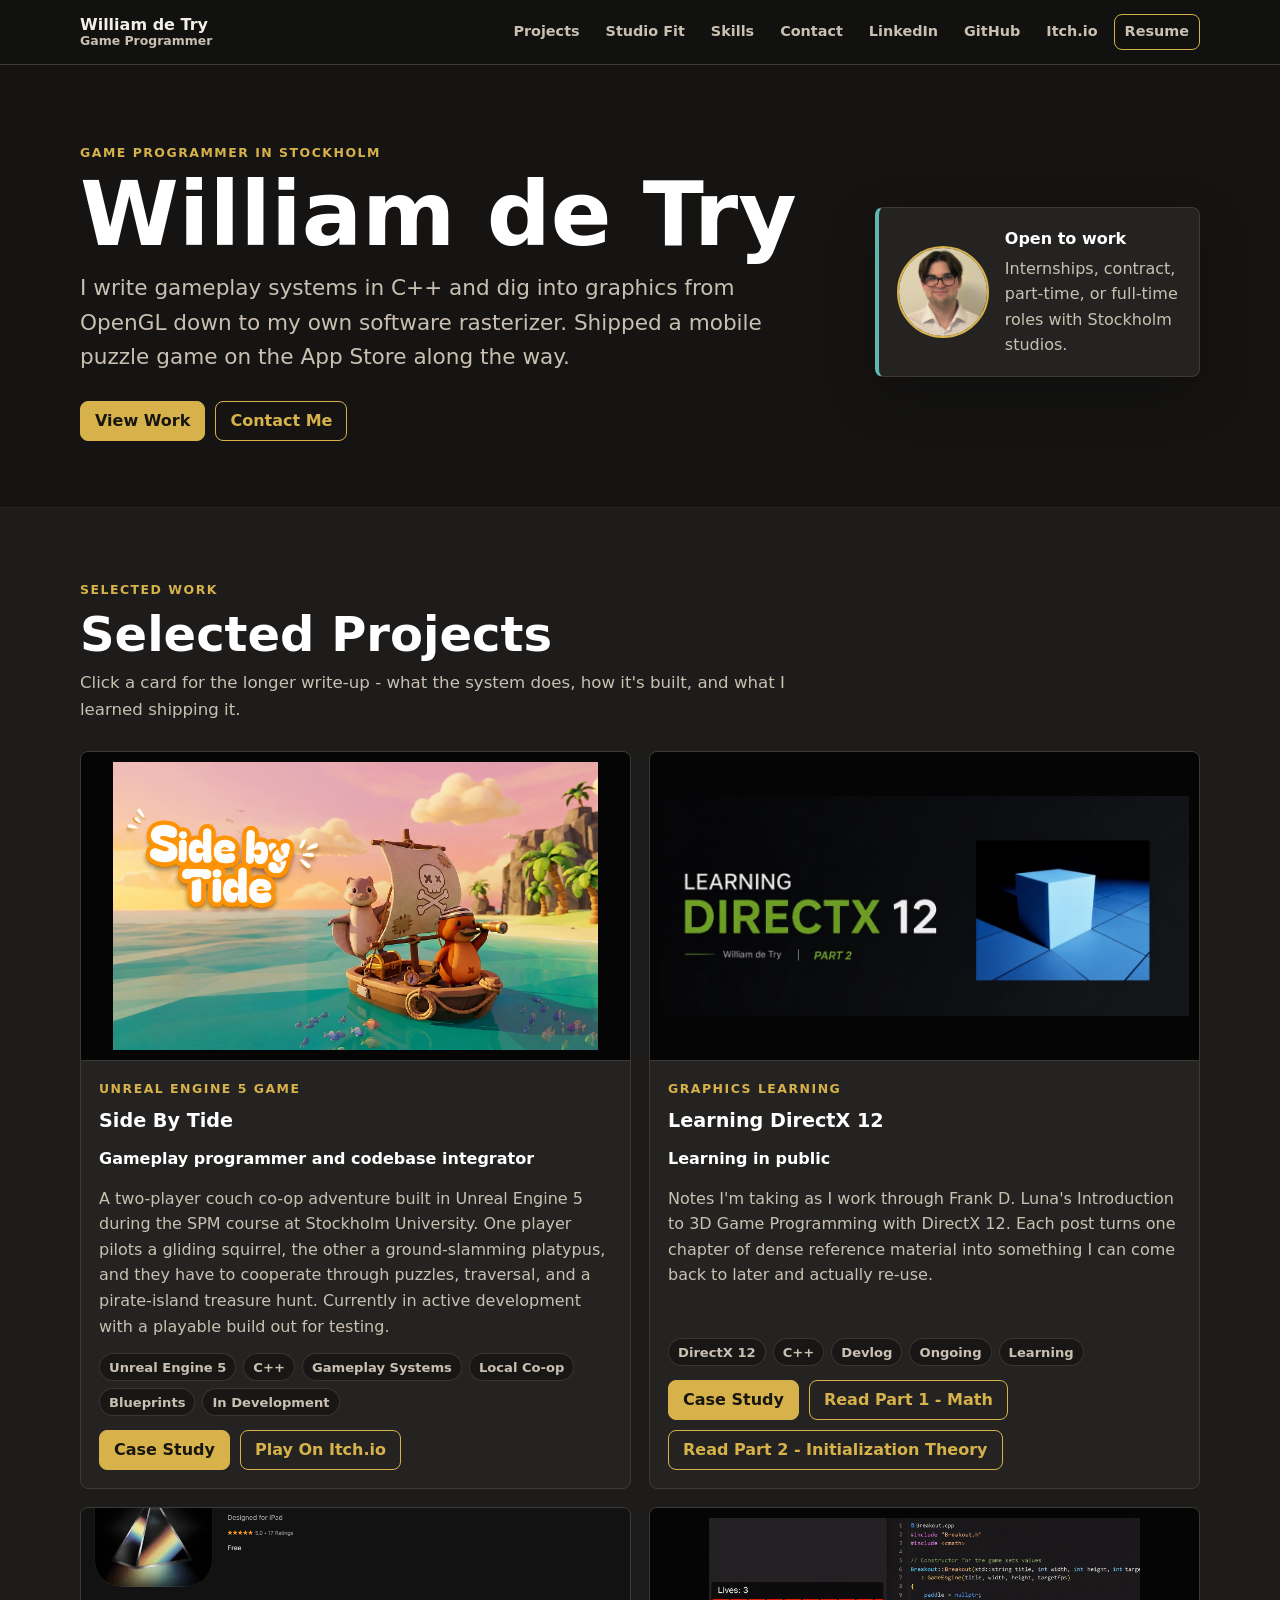
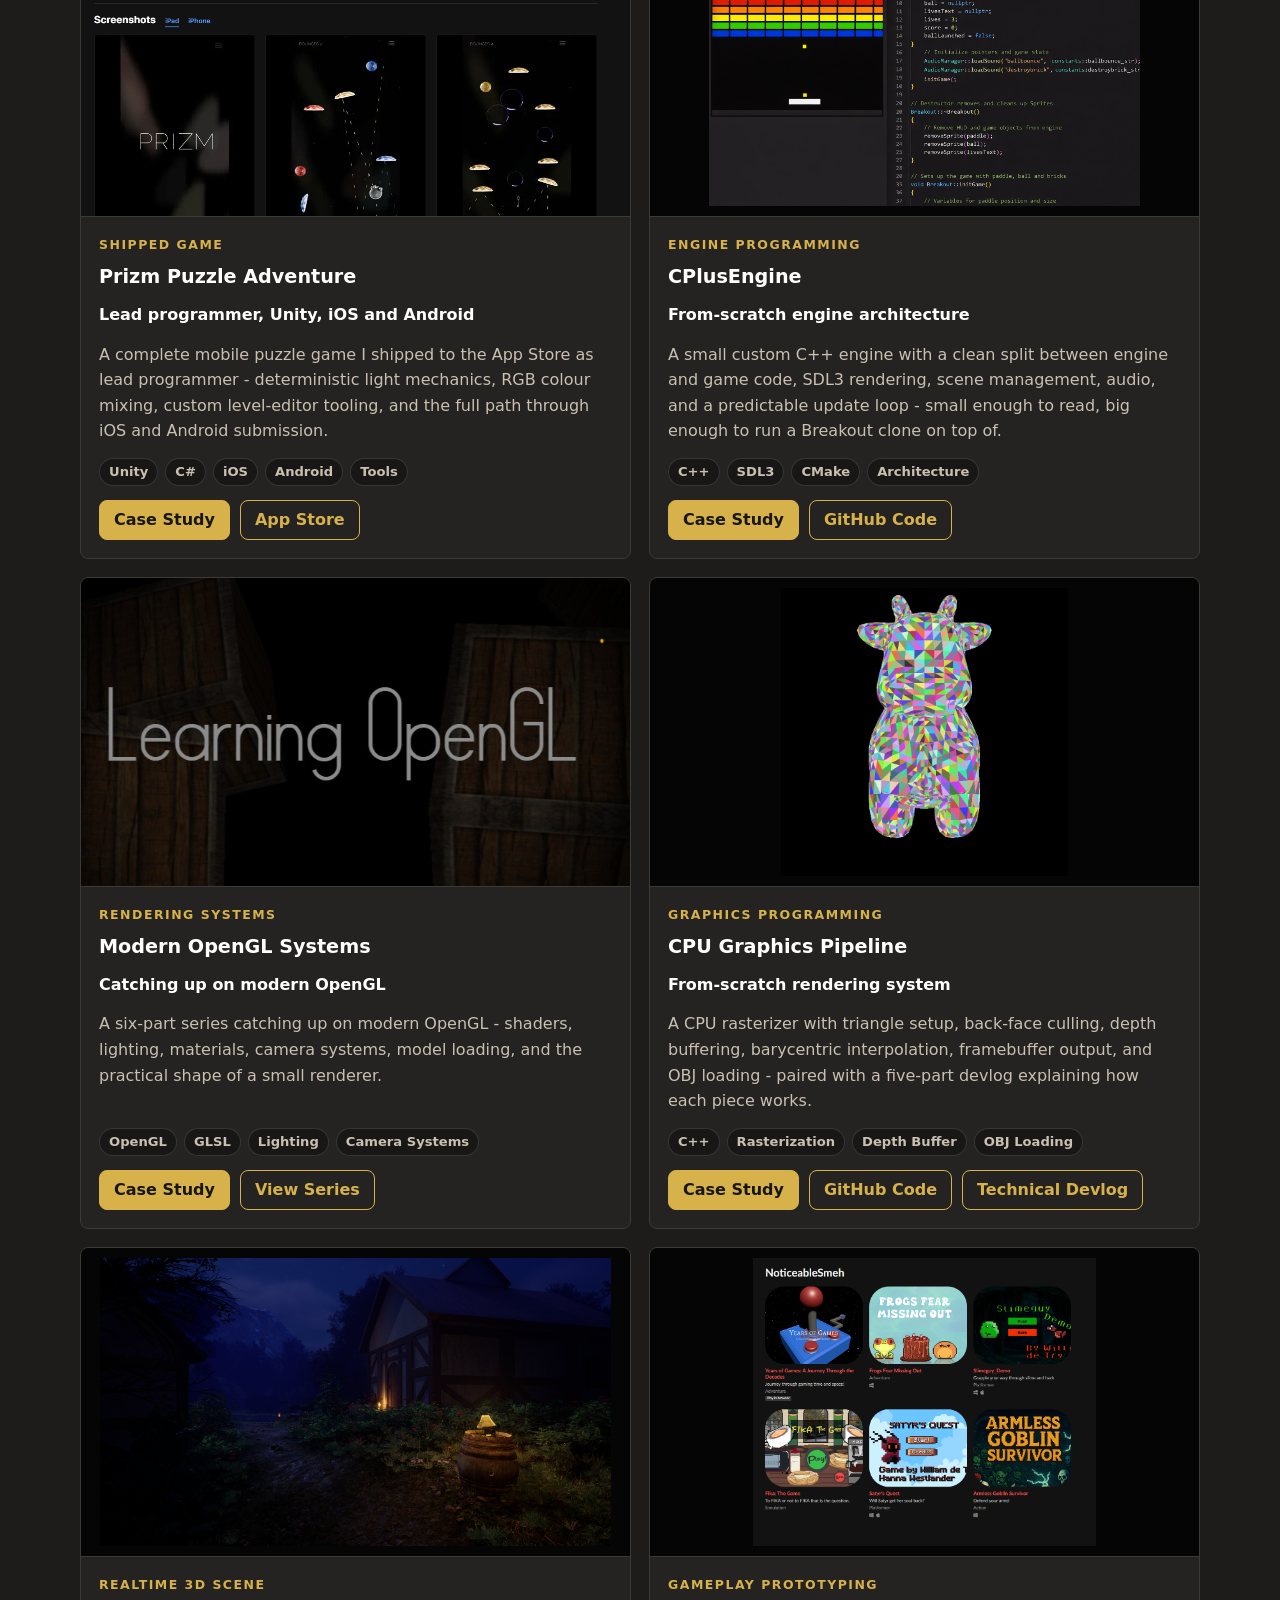
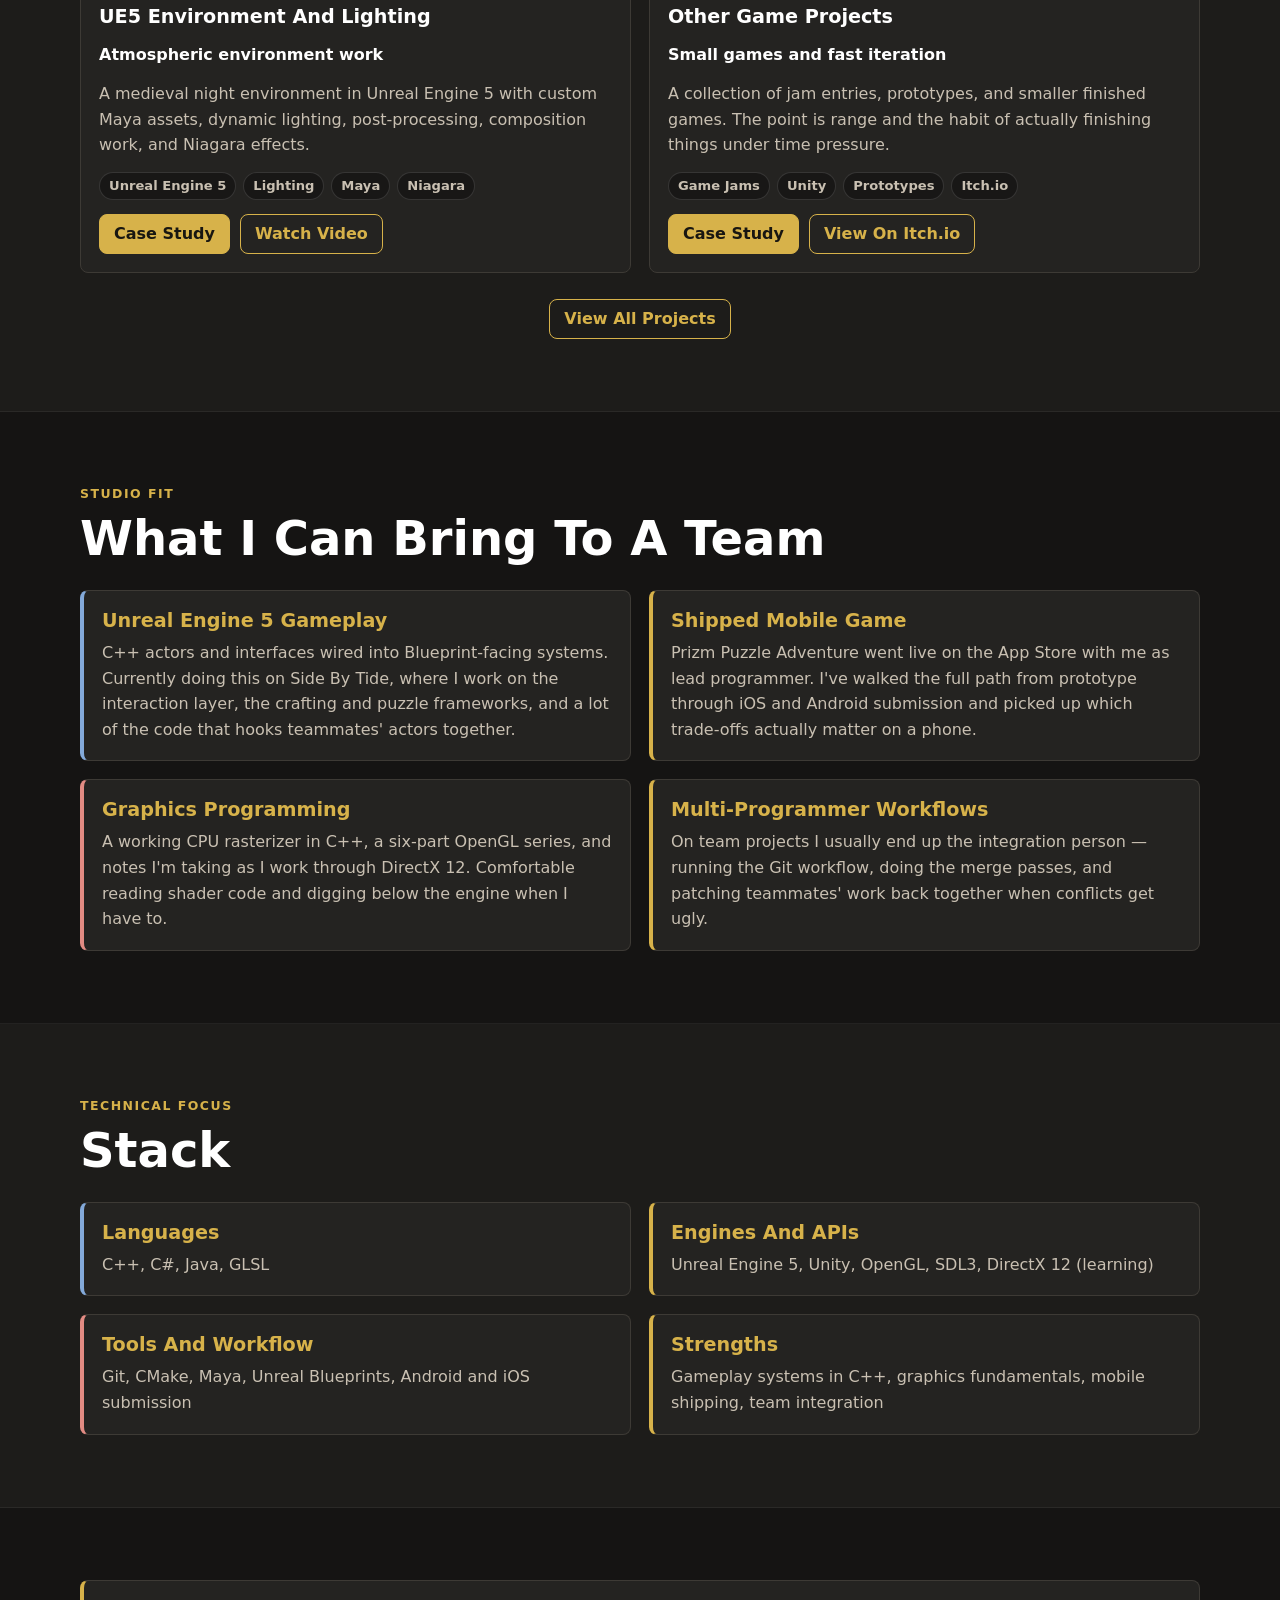
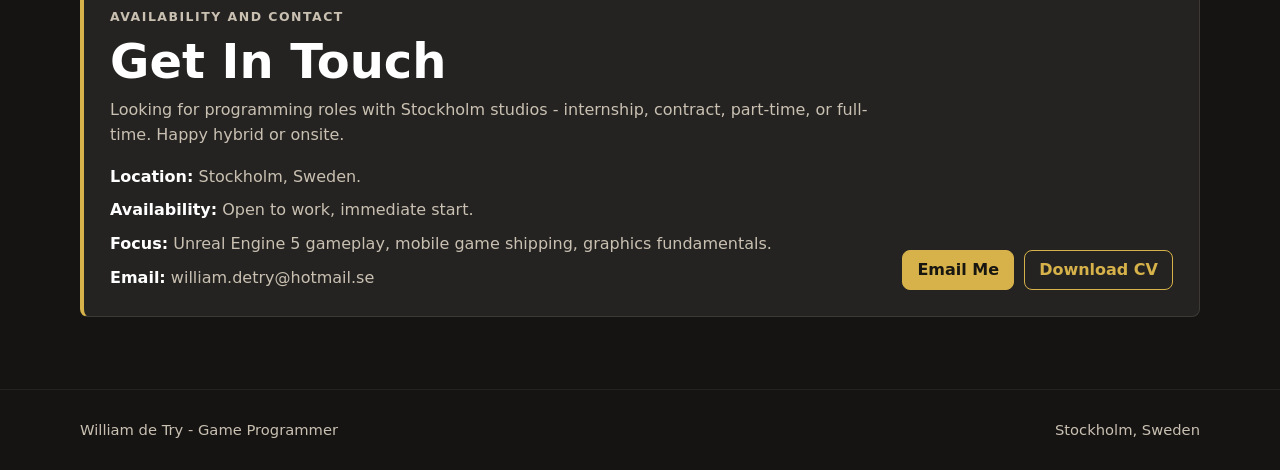
==== commit f6a44d97: "side by tide and directx12" ====
--- a/index.html
+++ b/index.html
@@ -20,7 +20,7 @@
           <p class="eyebrow">Game programmer in Stockholm</p>
           <h1>William de Try</h1>
           <p class="hero__lead">
-            I build gameplay systems, graphics experiments, mobile games, and engine-level tools with a practical production mindset.
+            I write gameplay systems in C++ and dig into graphics from OpenGL down to my own software rasterizer. Shipped a mobile puzzle game on the App Store along the way.
           </p>
           <div class="hero__actions">
             <a class="button" href="#projects">View Work</a>
@@ -31,8 +31,8 @@
         <aside class="profile-summary" aria-label="Profile summary">
           <img class="profile-summary__image" src="./assets/images/headshot.jpg" alt="Portrait of William de Try" loading="eager" decoding="async">
           <div>
-            <p class="profile-summary__name">Available 10-20 hours/week</p>
-            <p>Part-time programming work, internships, and contract projects with Stockholm game studios.</p>
+            <p class="profile-summary__name">Open to work</p>
+            <p>Internships, contract, part-time, or full-time roles with Stockholm studios.</p>
           </div>
         </aside>
       </div>
@@ -42,9 +42,9 @@
       <div class="shell">
         <div class="section-head">
           <p class="eyebrow">Selected work</p>
-          <h2>Projects That Show How I Think</h2>
+          <h2>Selected Projects</h2>
           <p>
-            A smaller front page with room for deeper case studies. Each card opens a dedicated project page with technical notes, process, links, and supporting images.
+            Click a card for the longer write-up - what the system does, how it's built, and what I learned shipping it.
           </p>
         </div>
         <div data-project-grid="featured"></div>
@@ -58,7 +58,7 @@
       <div class="shell">
         <div class="section-head">
           <p class="eyebrow">Studio fit</p>
-          <h2>What I Can Contribute</h2>
+          <h2>What I Can Bring To A Team</h2>
         </div>
         <div data-service-grid></div>
       </div>
@@ -68,7 +68,7 @@
       <div class="shell">
         <div class="section-head">
           <p class="eyebrow">Technical focus</p>
-          <h2>Skills And Tools</h2>
+          <h2>Stack</h2>
         </div>
         <div data-skill-grid></div>
       </div>
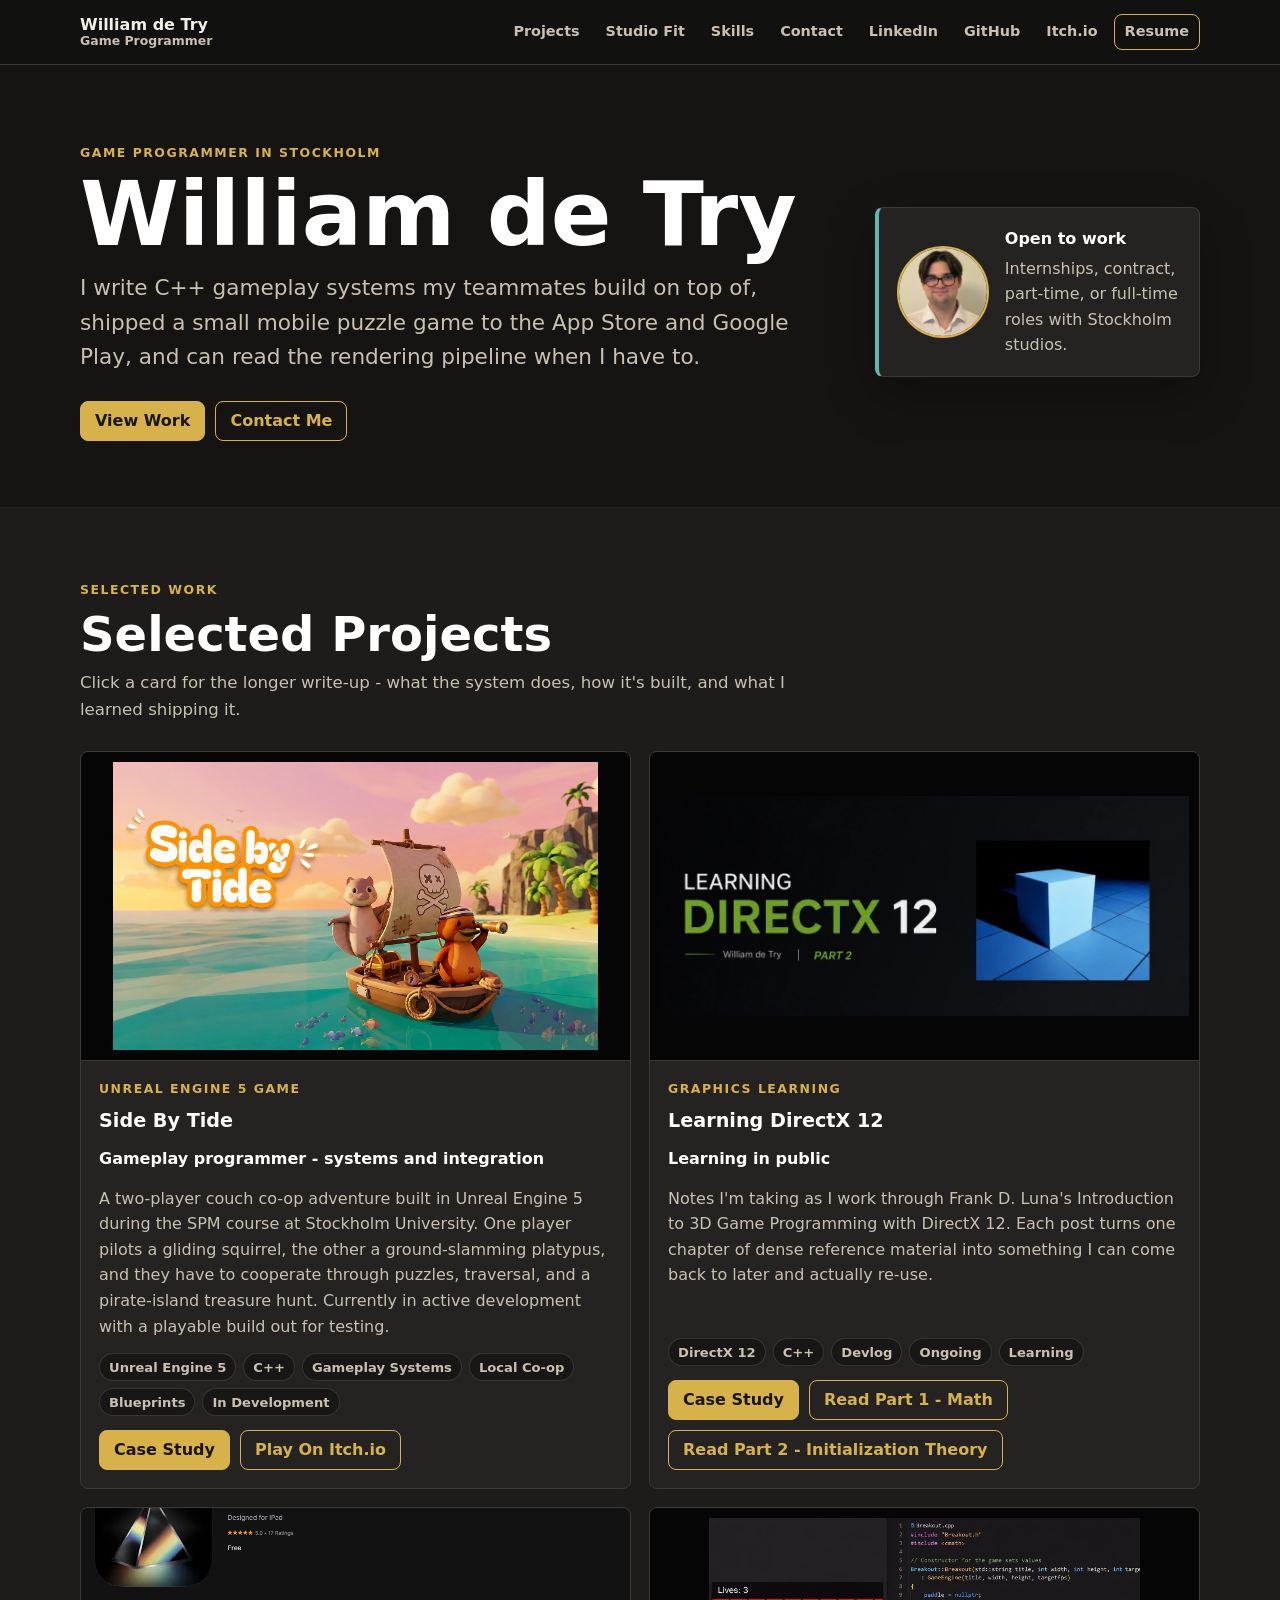
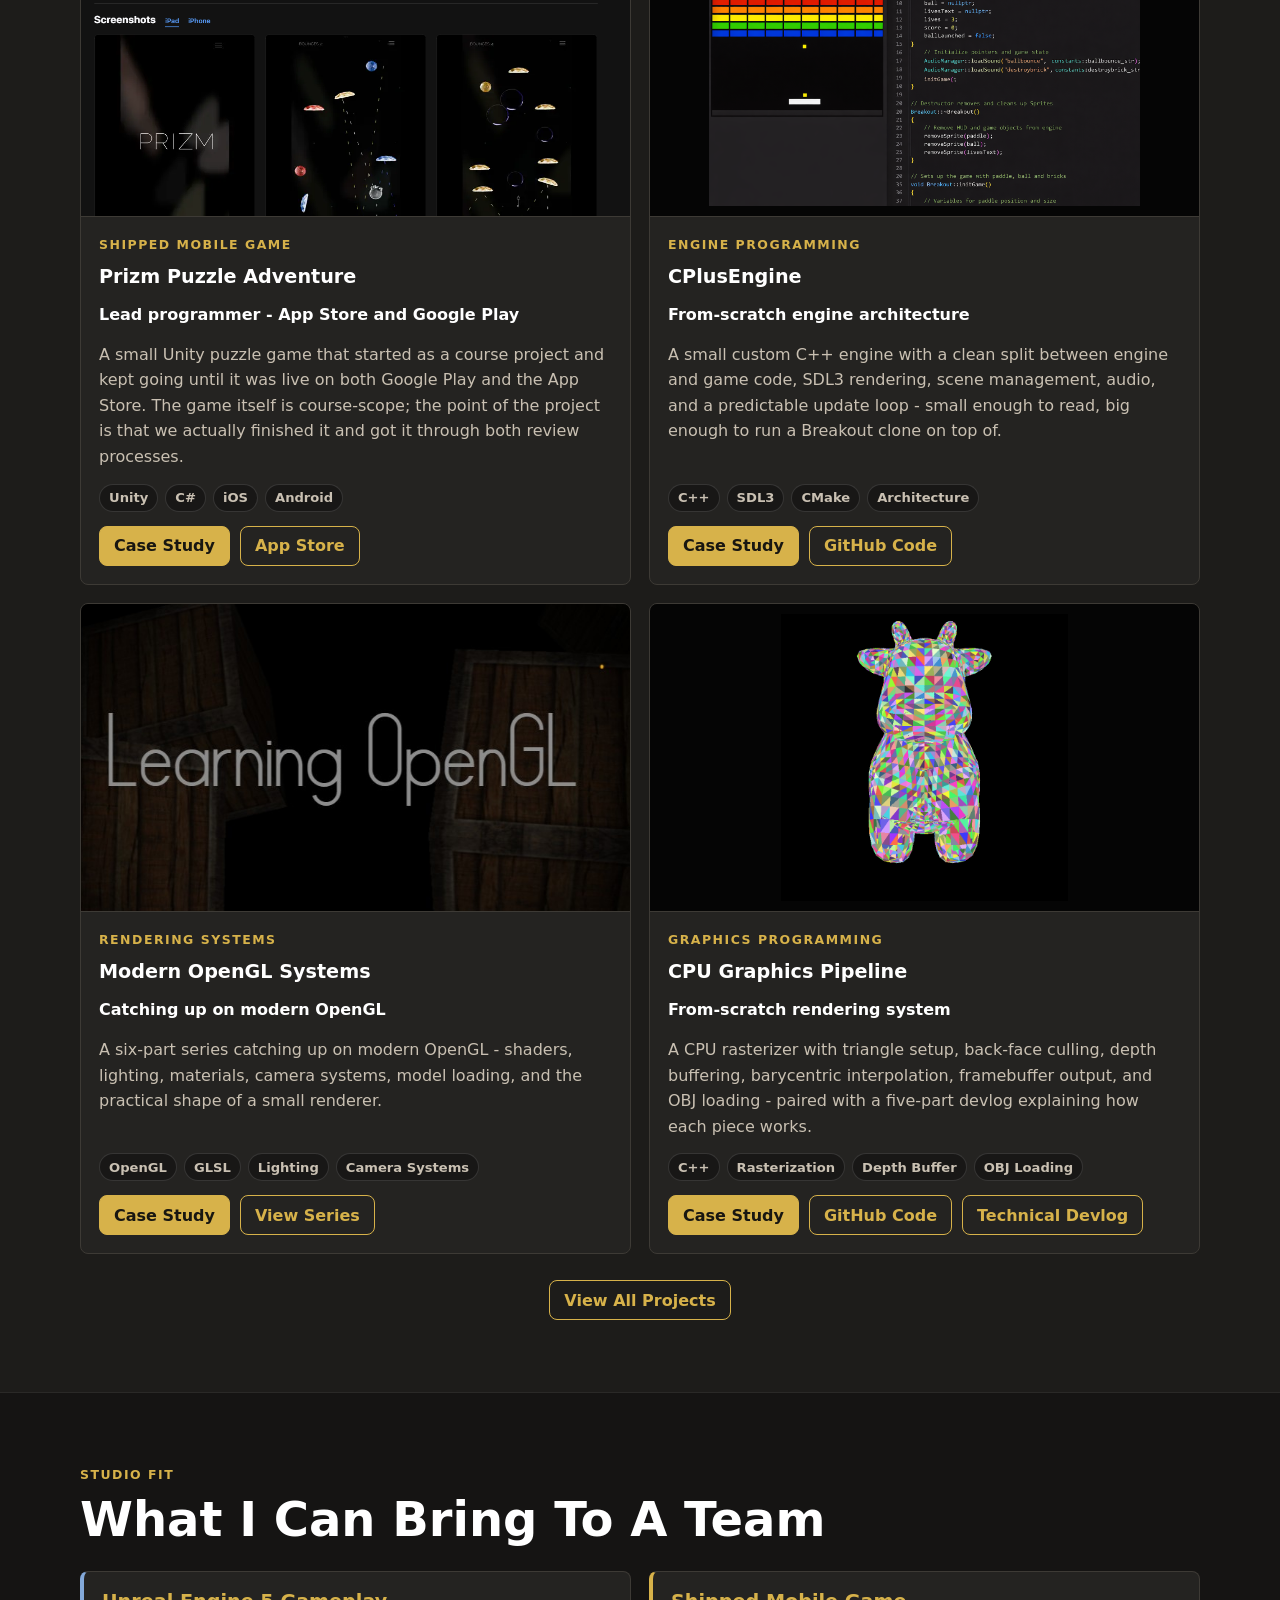
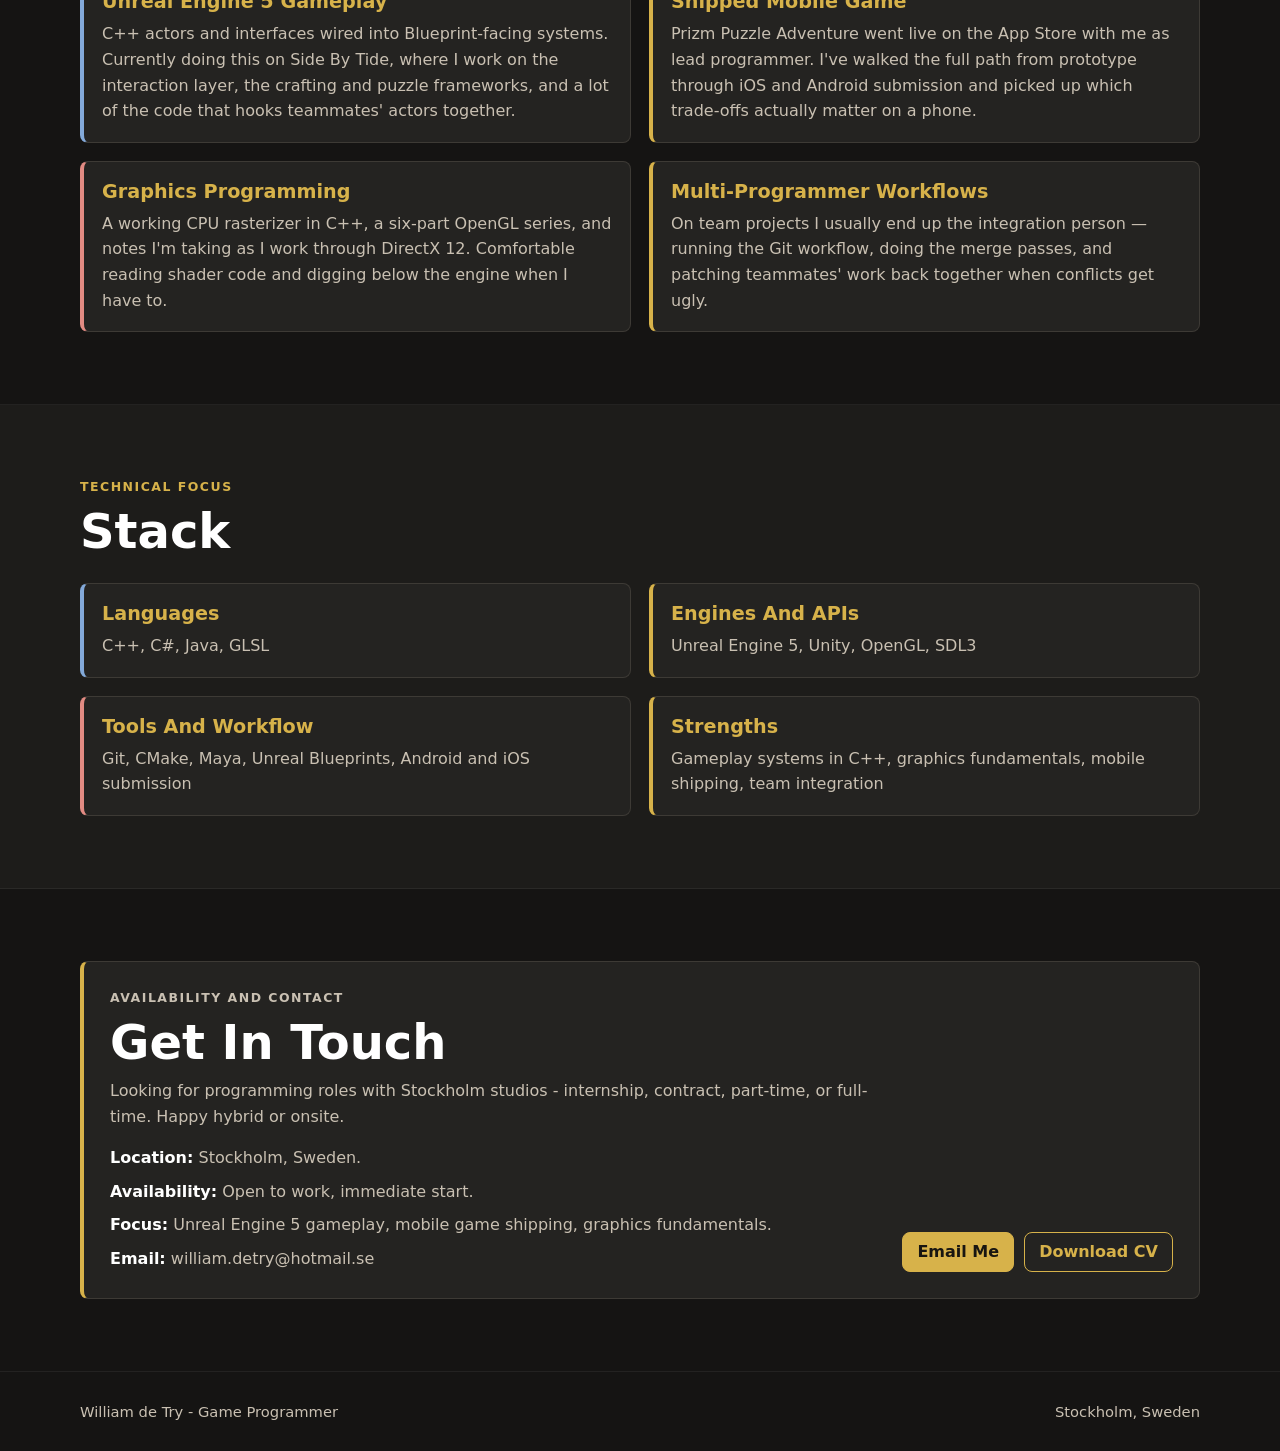
==== commit 9818586e: "changes" ====
--- a/index.html
+++ b/index.html
@@ -20,7 +20,7 @@
           <p class="eyebrow">Game programmer in Stockholm</p>
           <h1>William de Try</h1>
           <p class="hero__lead">
-            I write gameplay systems in C++ and dig into graphics from OpenGL down to my own software rasterizer. Shipped a mobile puzzle game on the App Store along the way.
+            I write C++ gameplay systems my teammates build on top of, shipped a small mobile puzzle game to the App Store and Google Play, and can read the rendering pipeline when I have to.
           </p>
           <div class="hero__actions">
             <a class="button" href="#projects">View Work</a>
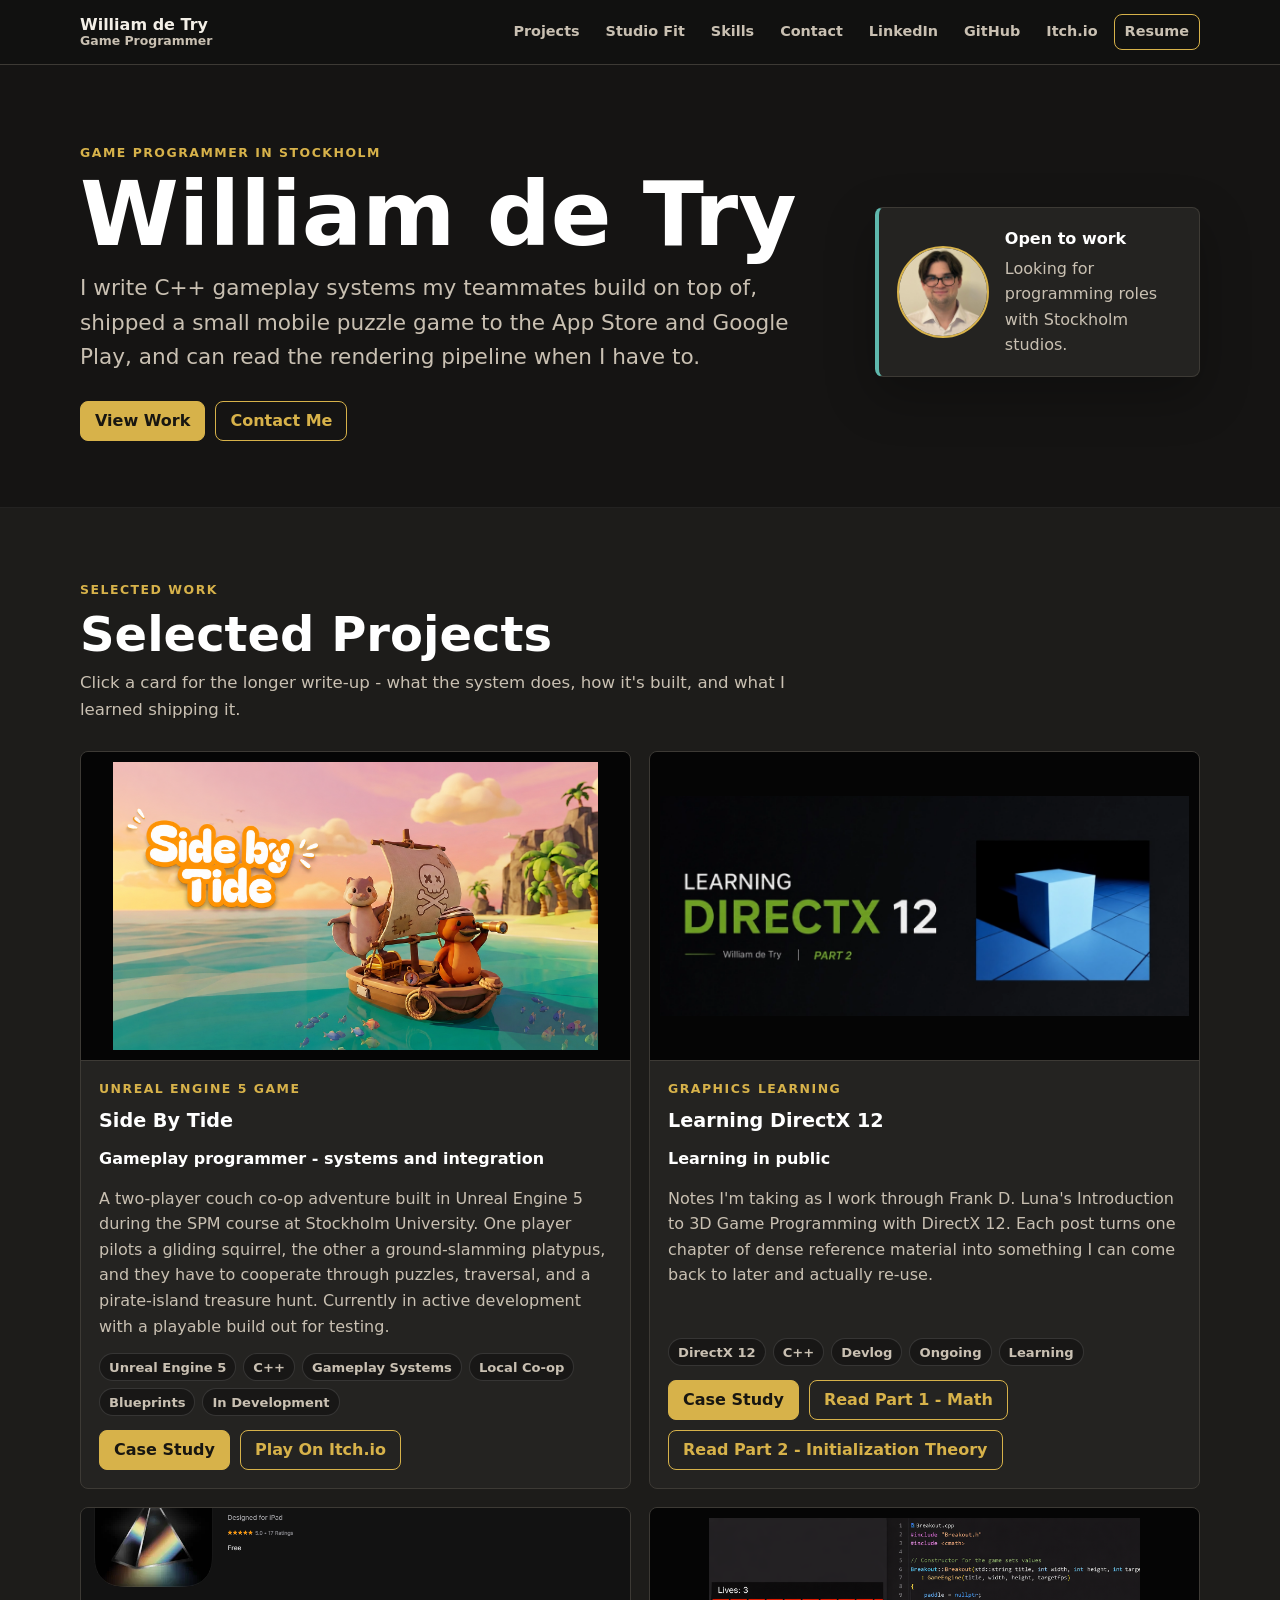
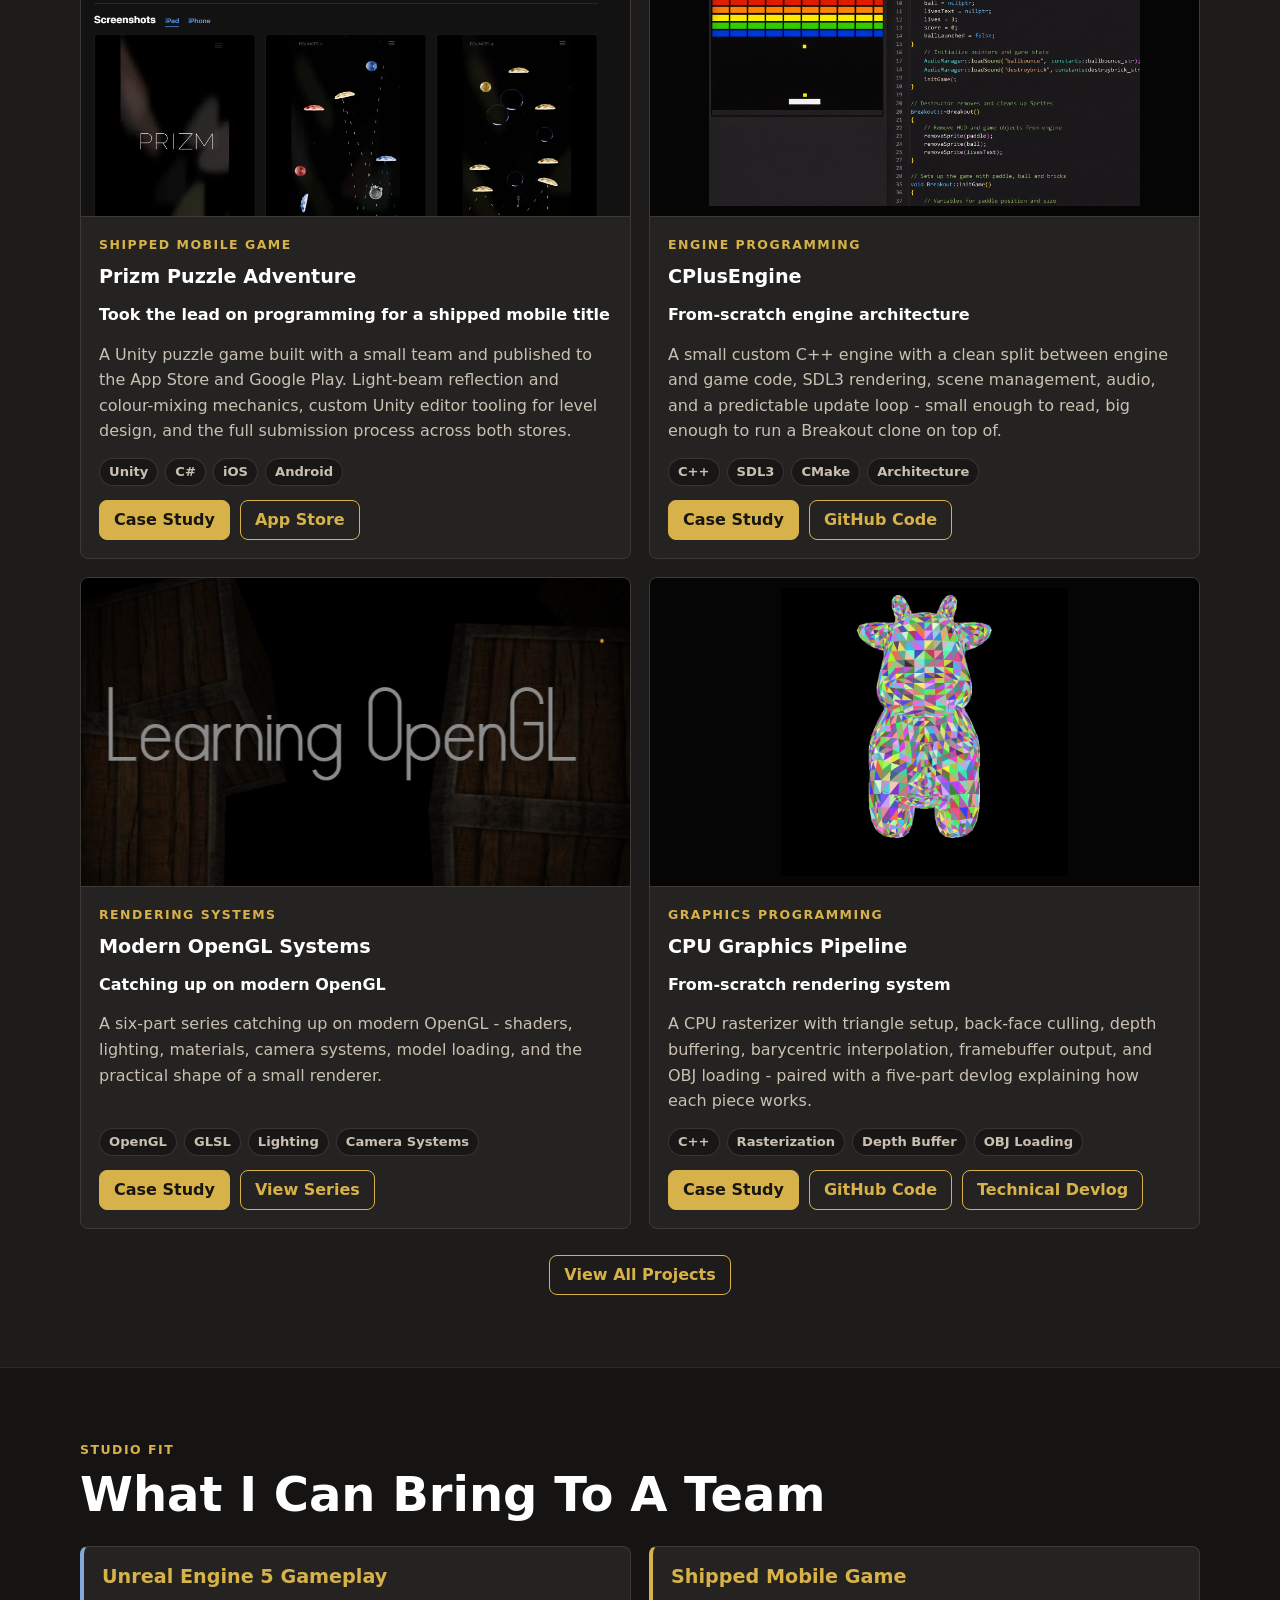
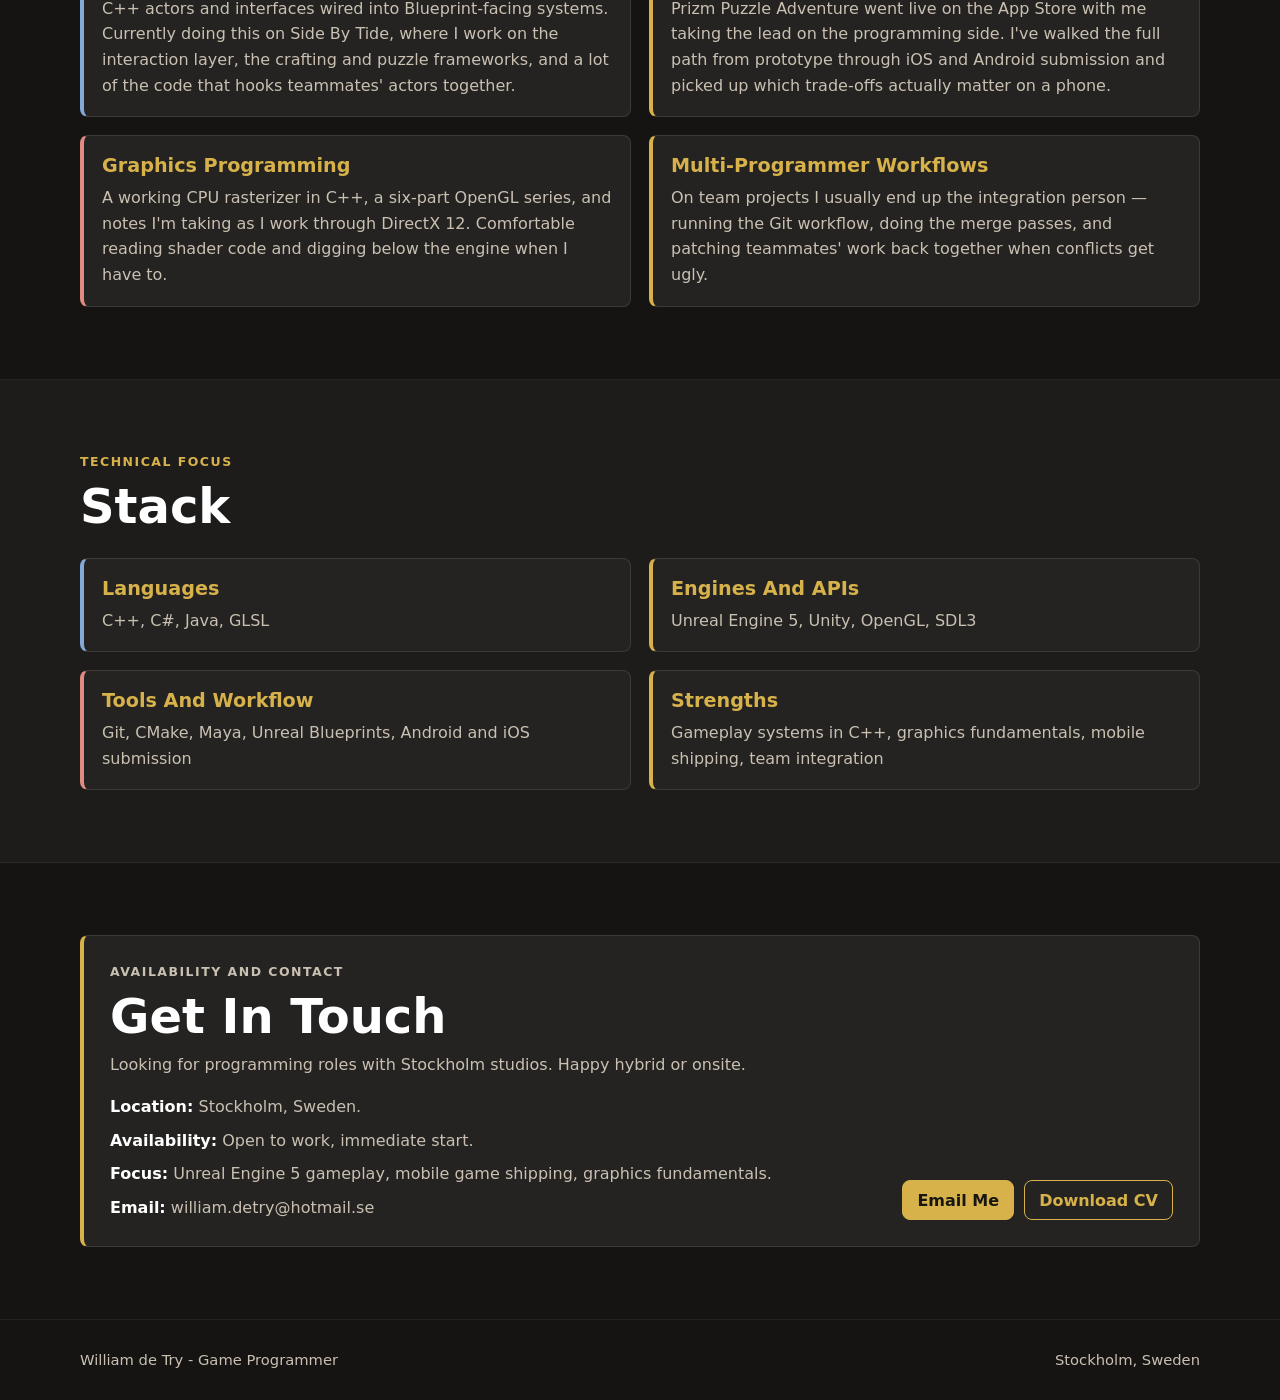
==== commit 67b9dd46: "ads" ====
--- a/index.html
+++ b/index.html
@@ -32,7 +32,7 @@
           <img class="profile-summary__image" src="./assets/images/headshot.jpg" alt="Portrait of William de Try" loading="eager" decoding="async">
           <div>
             <p class="profile-summary__name">Open to work</p>
-            <p>Internships, contract, part-time, or full-time roles with Stockholm studios.</p>
+            <p>Looking for programming roles with Stockholm studios.</p>
           </div>
         </aside>
       </div>
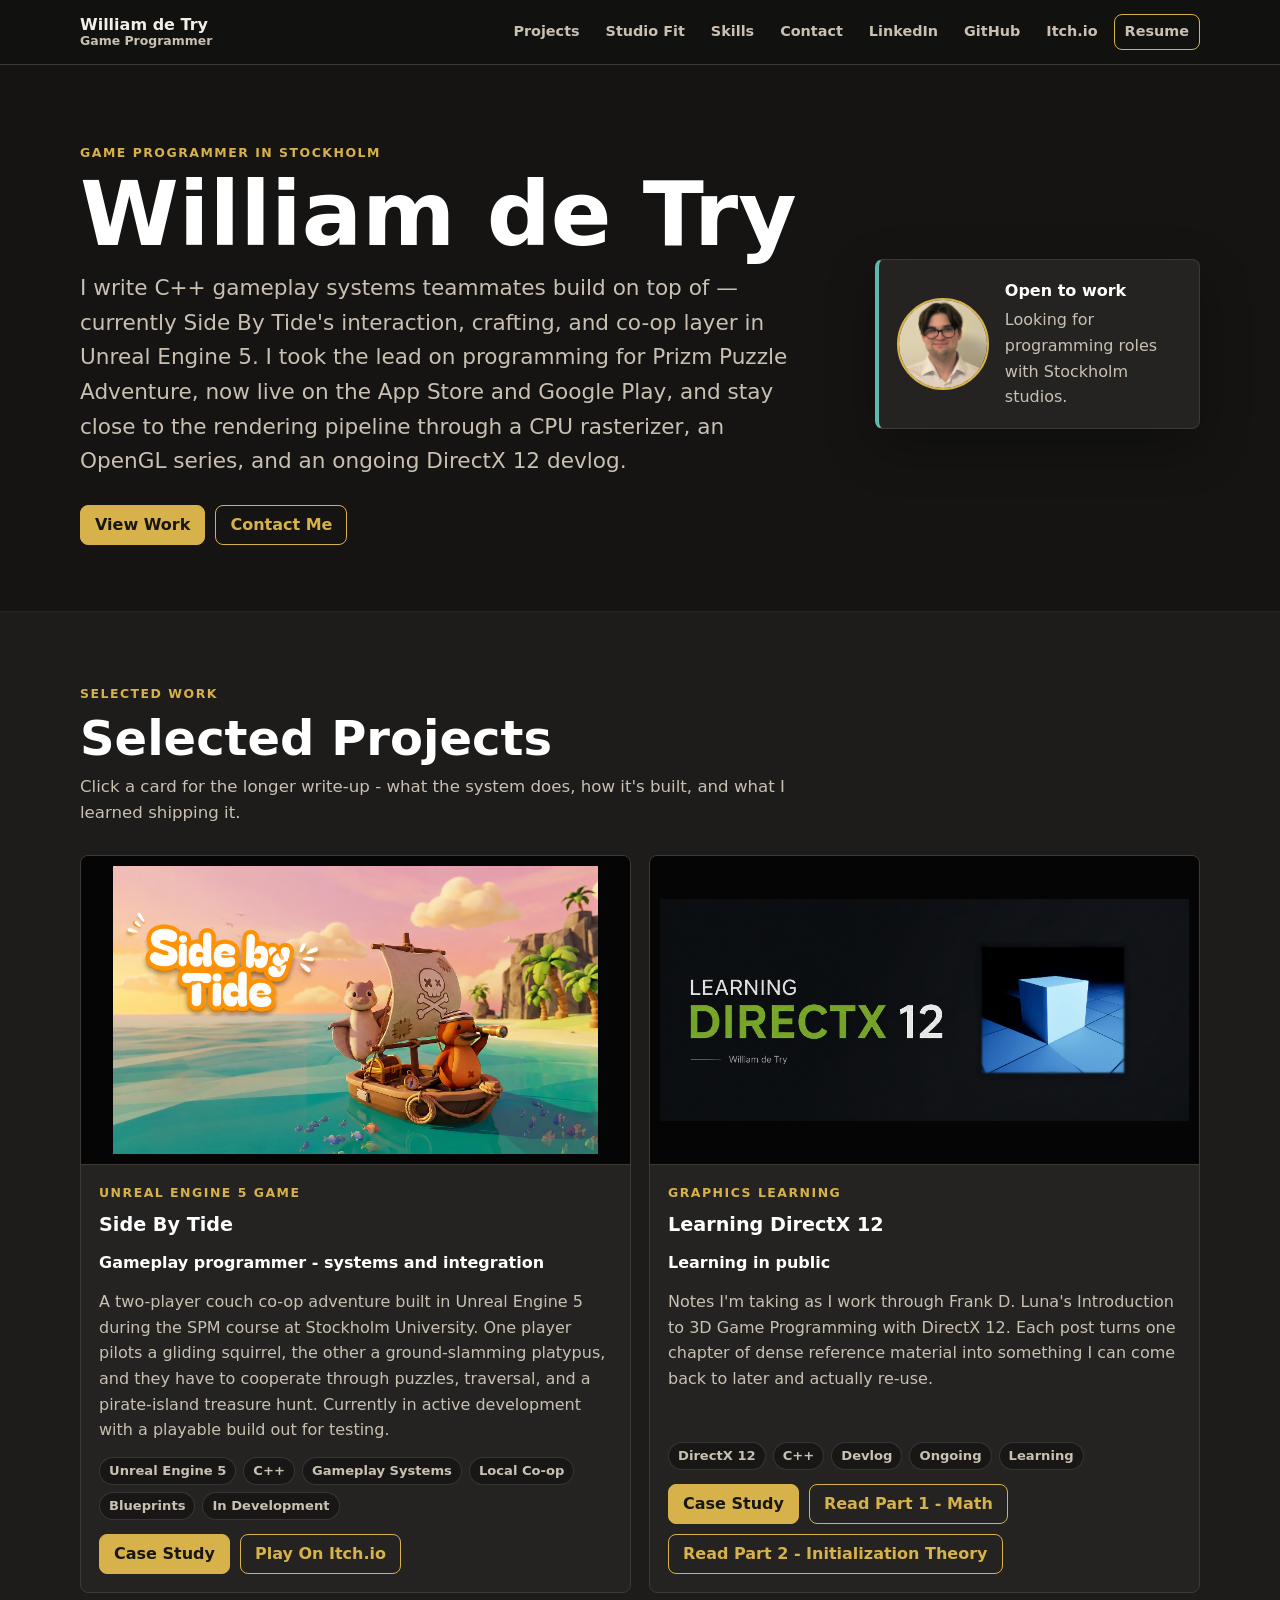
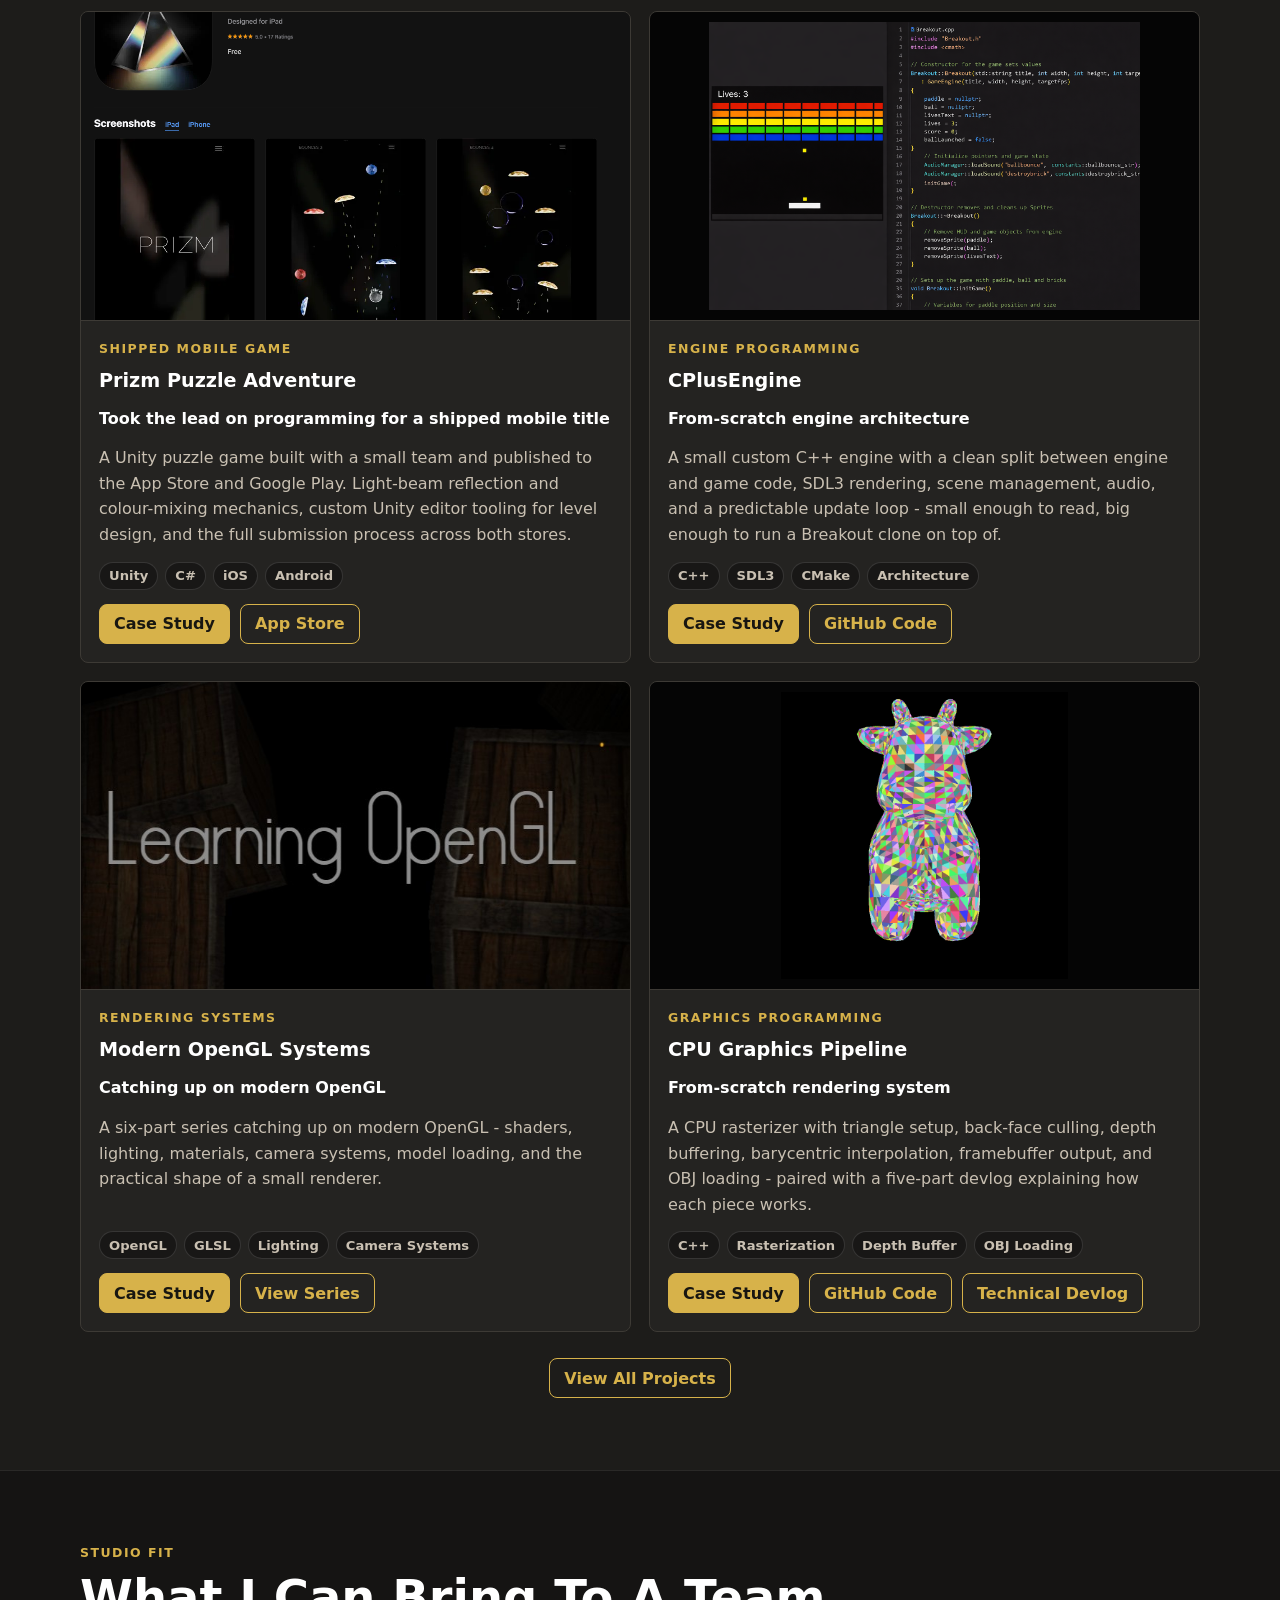
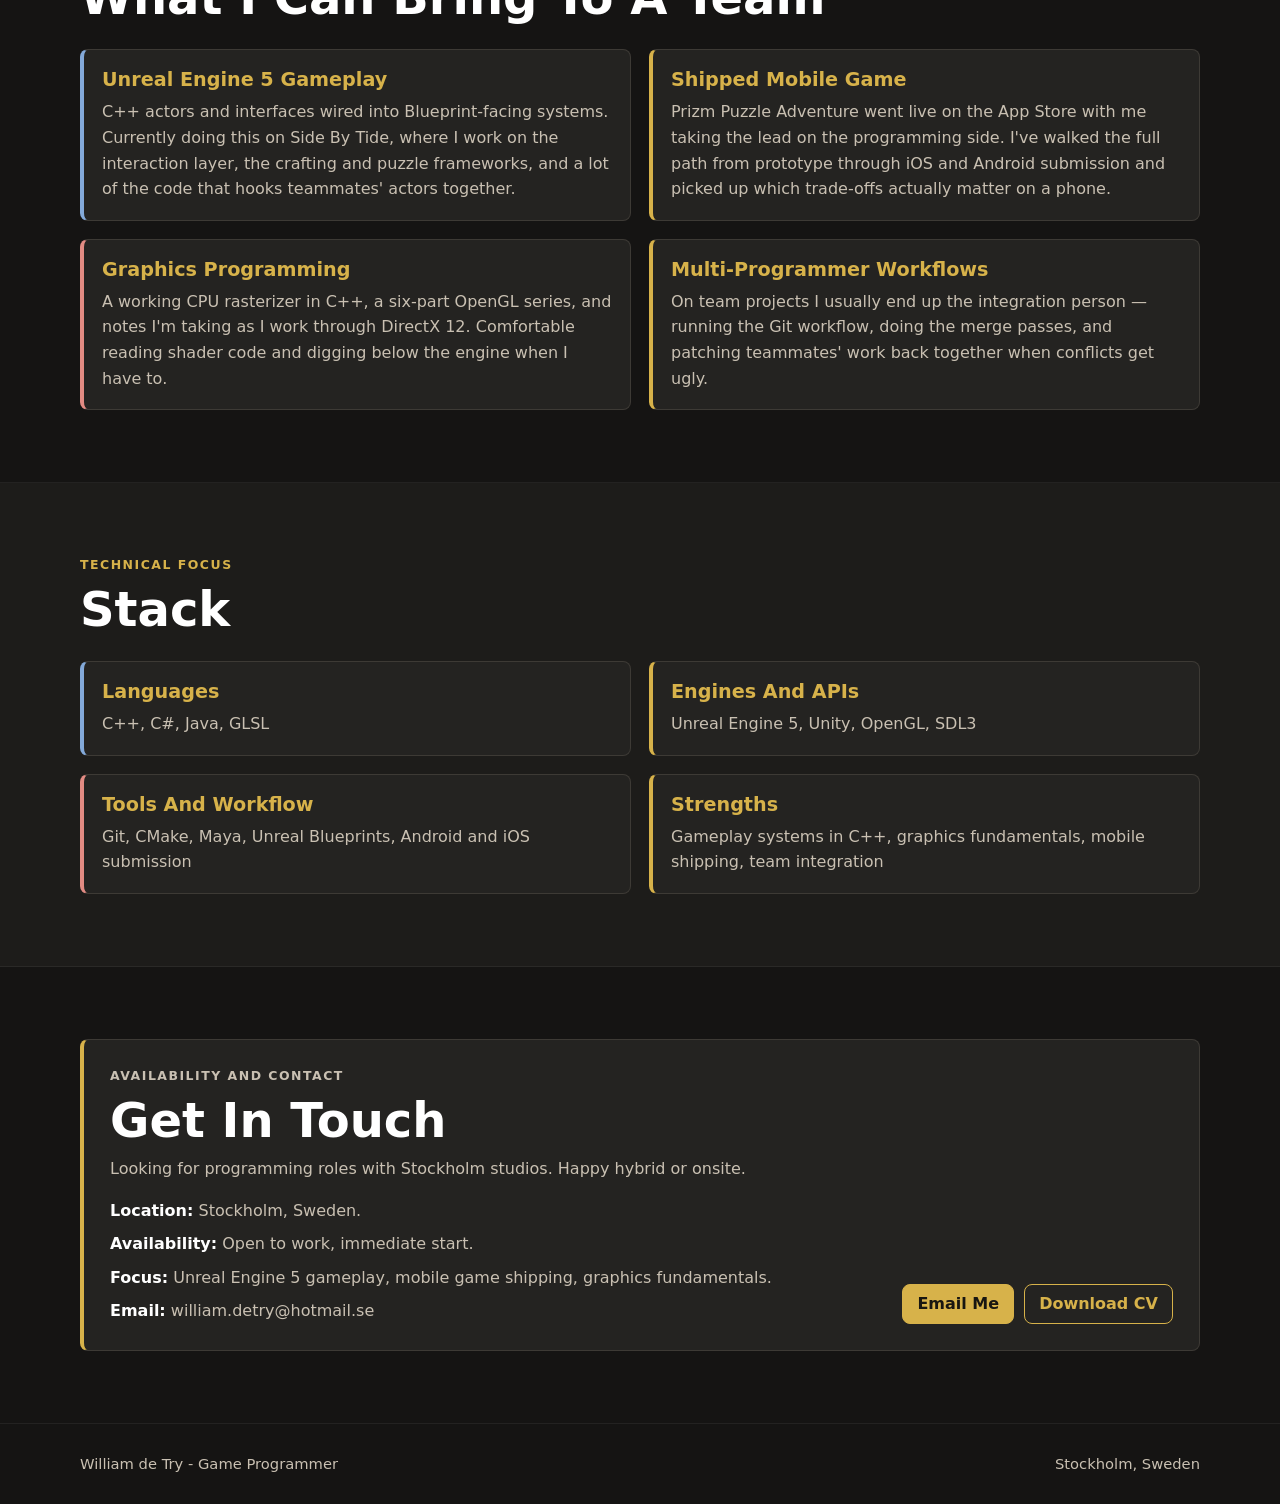
==== commit 04f2a716: "Some changes" ====
--- a/index.html
+++ b/index.html
@@ -20,7 +20,7 @@
           <p class="eyebrow">Game programmer in Stockholm</p>
           <h1>William de Try</h1>
           <p class="hero__lead">
-            I write C++ gameplay systems my teammates build on top of, shipped a small mobile puzzle game to the App Store and Google Play, and can read the rendering pipeline when I have to.
+            I write C++ gameplay systems teammates build on top of — currently Side By Tide's interaction, crafting, and co-op layer in Unreal Engine 5. I took the lead on programming for Prizm Puzzle Adventure, now live on the App Store and Google Play, and stay close to the rendering pipeline through a CPU rasterizer, an OpenGL series, and an ongoing DirectX 12 devlog.
           </p>
           <div class="hero__actions">
             <a class="button" href="#projects">View Work</a>
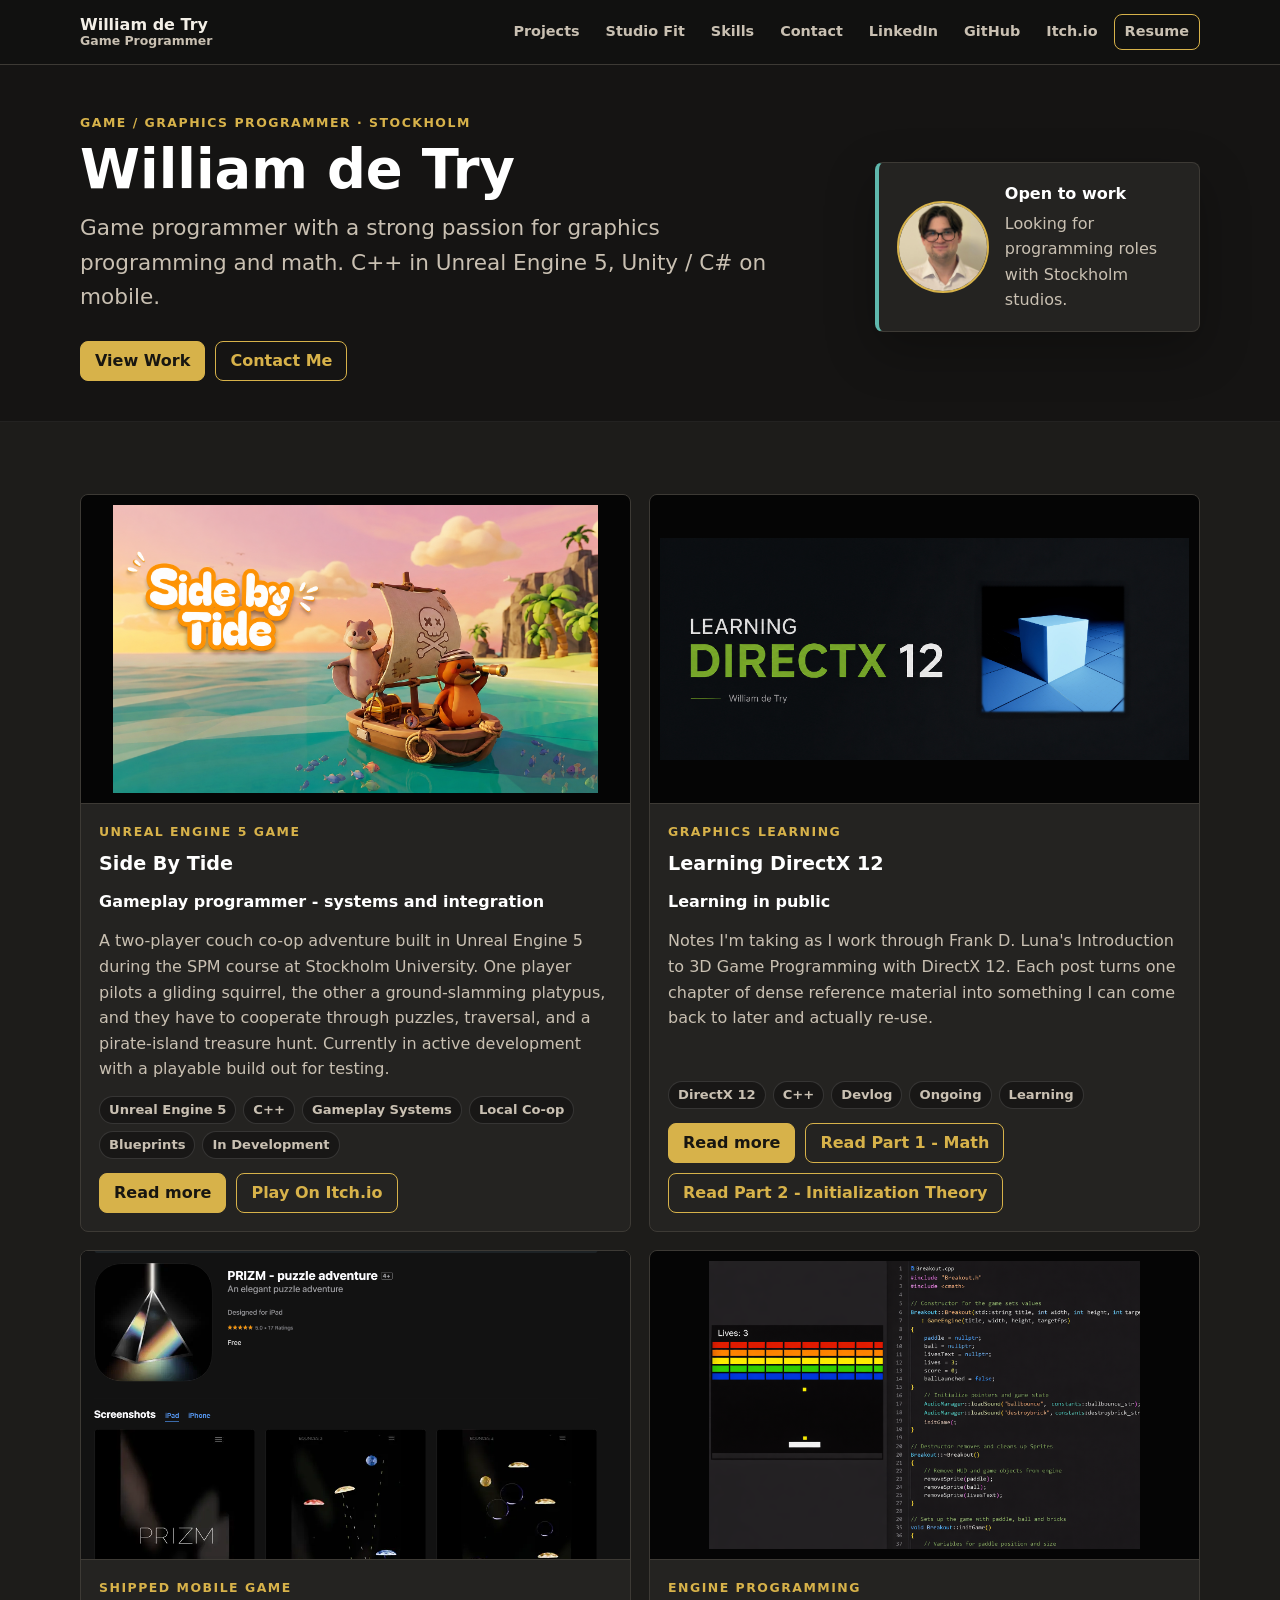
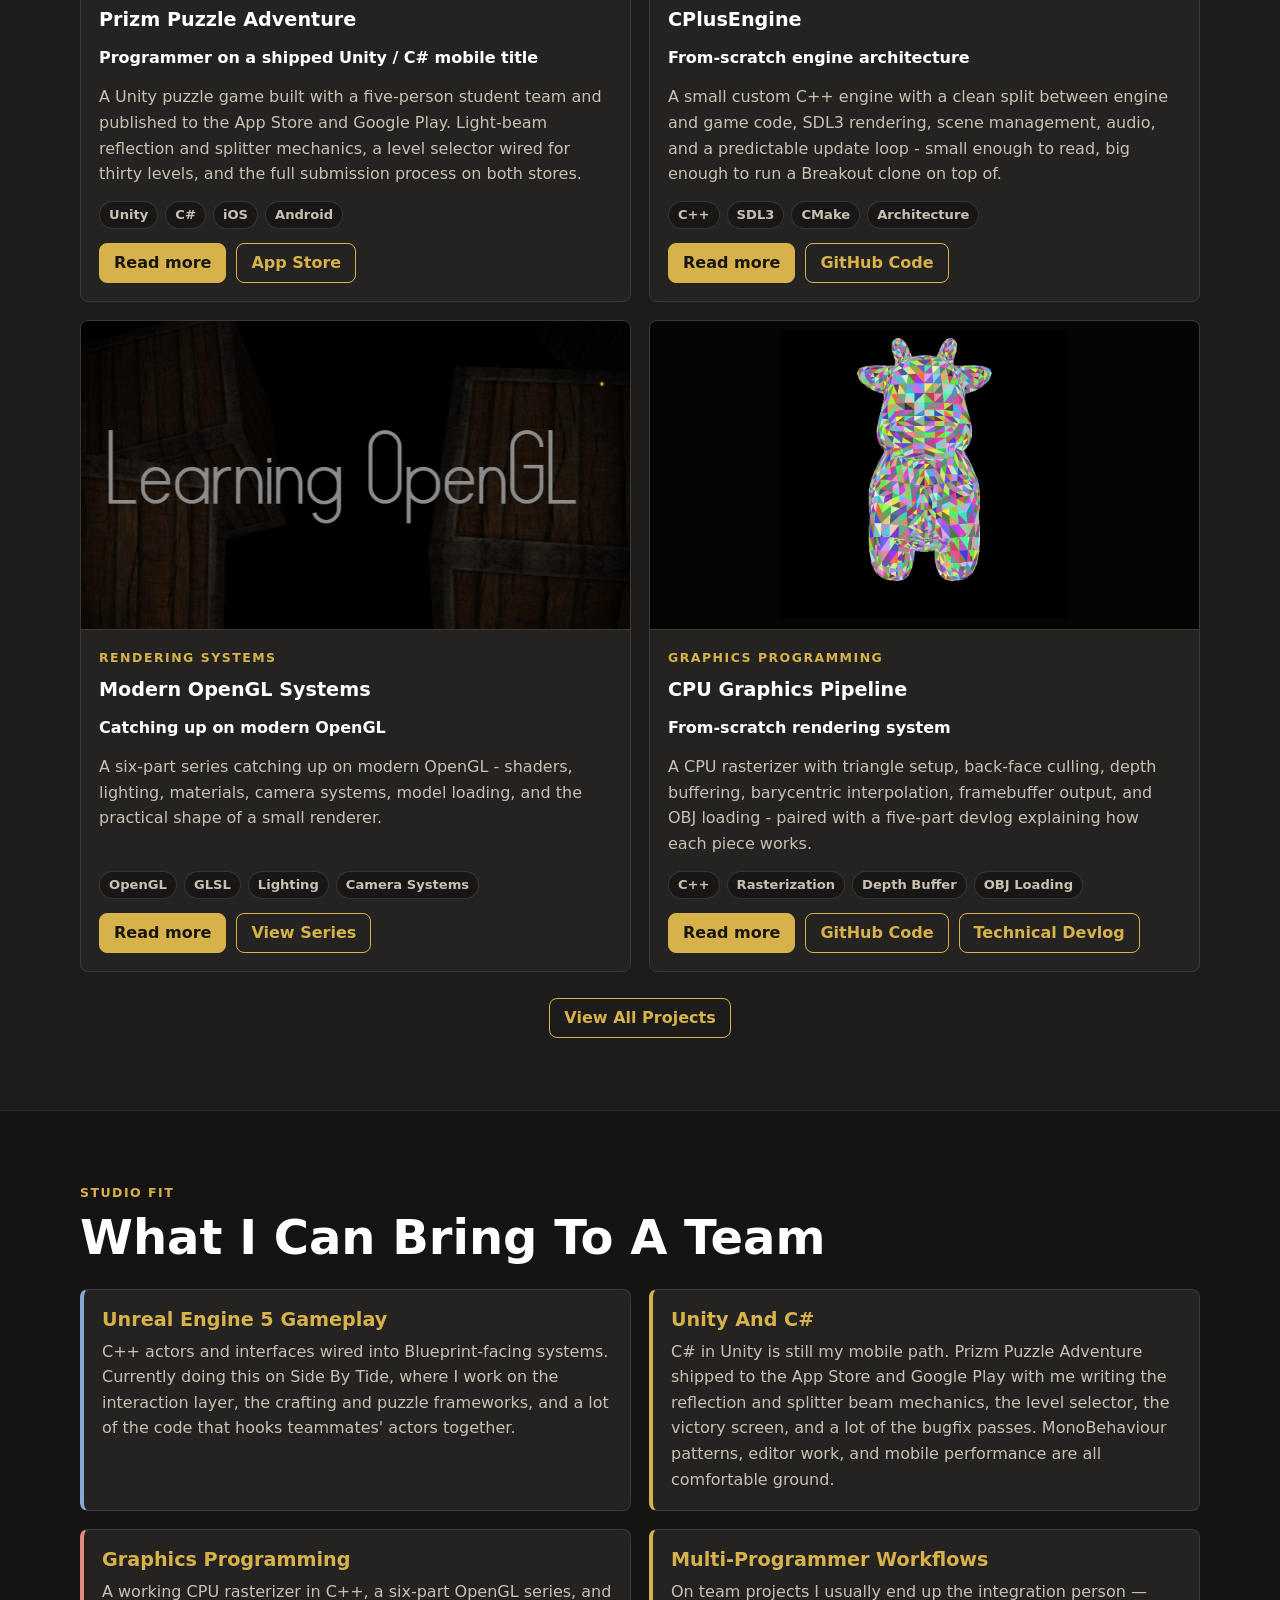
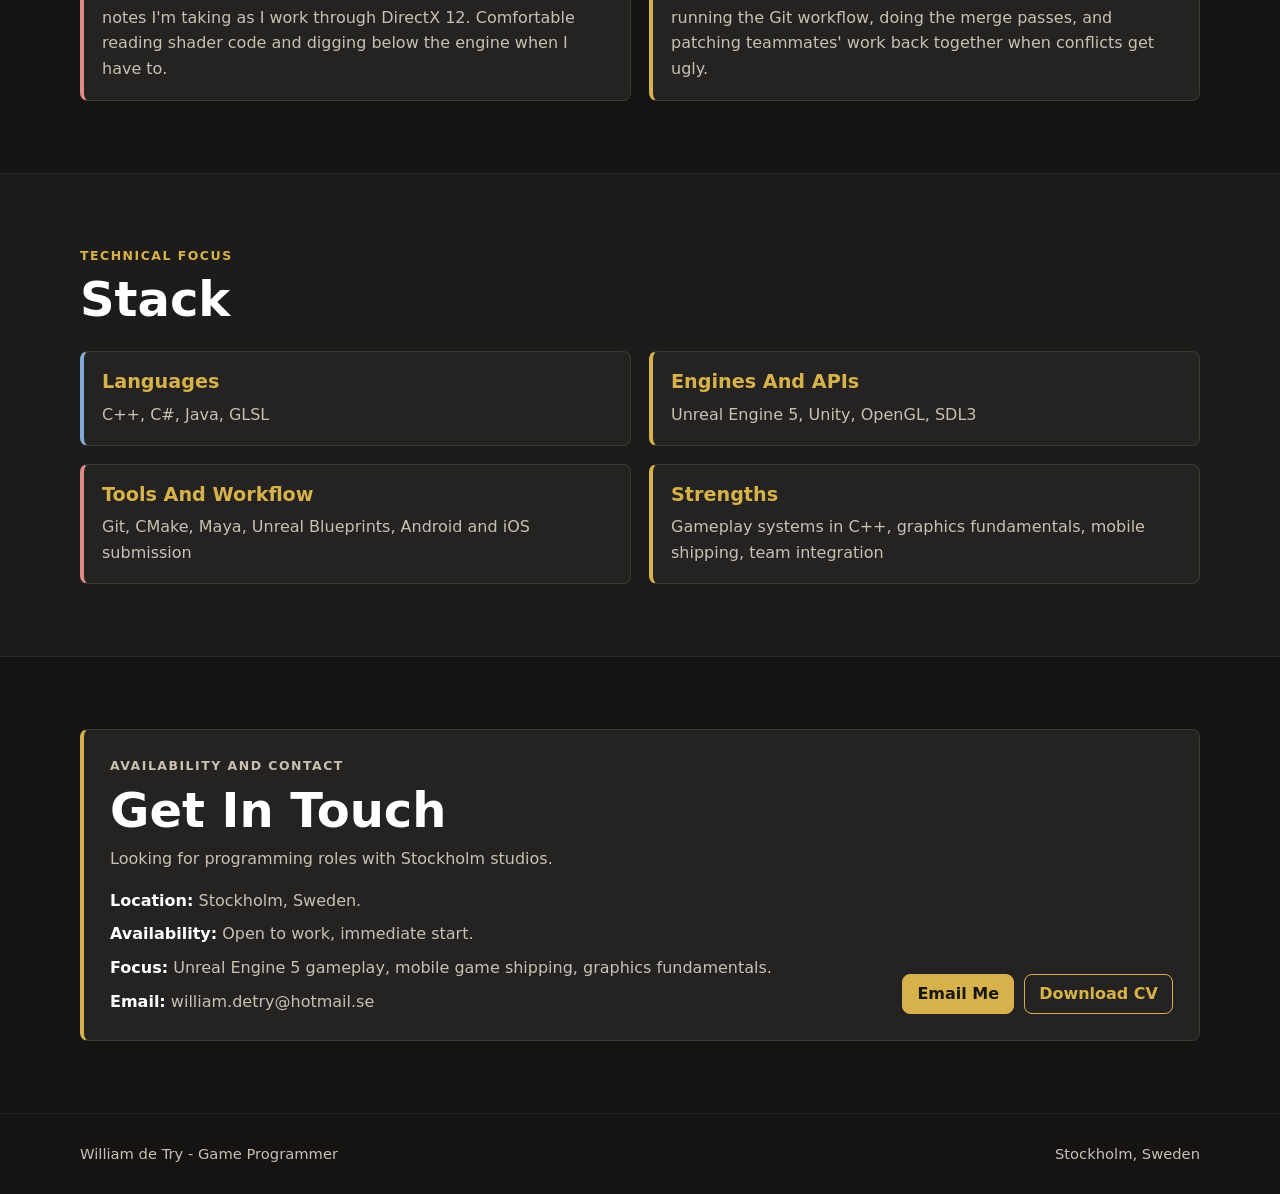
==== commit df22340f: "massive" ====
--- a/index.html
+++ b/index.html
@@ -17,10 +17,10 @@
     <section class="hero band">
       <div class="shell hero__layout">
         <div class="hero__copy">
-          <p class="eyebrow">Game programmer in Stockholm</p>
+          <p class="eyebrow">Game / graphics programmer · Stockholm</p>
           <h1>William de Try</h1>
           <p class="hero__lead">
-            I write C++ gameplay systems teammates build on top of — currently Side By Tide's interaction, crafting, and co-op layer in Unreal Engine 5. I took the lead on programming for Prizm Puzzle Adventure, now live on the App Store and Google Play, and stay close to the rendering pipeline through a CPU rasterizer, an OpenGL series, and an ongoing DirectX 12 devlog.
+            Game programmer with a strong passion for graphics programming and math. C++ in Unreal Engine 5, Unity / C# on mobile.
           </p>
           <div class="hero__actions">
             <a class="button" href="#projects">View Work</a>
@@ -40,13 +40,6 @@
 
     <section id="projects" class="band band--muted">
       <div class="shell">
-        <div class="section-head">
-          <p class="eyebrow">Selected work</p>
-          <h2>Selected Projects</h2>
-          <p>
-            Click a card for the longer write-up - what the system does, how it's built, and what I learned shipping it.
-          </p>
-        </div>
         <div data-project-grid="featured"></div>
         <div class="section-actions">
           <a class="button button--quiet" href="./projects/index.html">View All Projects</a>
--- a/assets/css/style.css
+++ b/assets/css/style.css
@@ -192,7 +192,7 @@
 }
 
 .hero {
-  padding: 78px 0 66px;
+  padding: 48px 0 40px;
 }
 
 .hero__layout {
@@ -212,10 +212,10 @@
 }
 
 h1 {
-  margin-bottom: 16px;
+  margin-bottom: 14px;
   color: #fff;
-  font-size: clamp(3rem, 7vw, 5.9rem);
-  line-height: 0.92;
+  font-size: clamp(2.2rem, 4.4vw, 3.4rem);
+  line-height: 1;
   letter-spacing: 0;
 }
 
@@ -344,6 +344,29 @@
   transform: scale(1.025);
 }
 
+.project-card__media::after {
+  content: "Read more";
+  position: absolute;
+  inset: 0;
+  display: flex;
+  align-items: center;
+  justify-content: center;
+  background: rgba(8, 8, 8, 0.55);
+  color: #fff;
+  font-weight: 900;
+  font-size: 1.05rem;
+  letter-spacing: 0.08em;
+  text-transform: uppercase;
+  opacity: 0;
+  transition: opacity 0.2s ease;
+  pointer-events: none;
+}
+
+.project-card:hover .project-card__media::after,
+.project-card:focus-within .project-card__media::after {
+  opacity: 1;
+}
+
 .project-card__body {
   display: flex;
   flex: 1;
@@ -543,6 +566,148 @@
   display: grid;
   grid-template-columns: repeat(3, minmax(0, 1fr));
   gap: 16px;
+}
+
+.process-stack {
+  display: flex;
+  flex-direction: column;
+  align-items: center;
+  gap: 96px;
+  padding: 8px 0;
+}
+
+.process-stack__item {
+  margin: 0;
+  width: min(100%, 360px);
+  text-align: center;
+  opacity: 0;
+  transform: translateY(48px);
+  transition: opacity 0.75s cubic-bezier(0.22, 0.61, 0.36, 1),
+              transform 0.75s cubic-bezier(0.22, 0.61, 0.36, 1);
+  will-change: opacity, transform;
+}
+
+.process-stack__item.is-visible {
+  opacity: 1;
+  transform: translateY(0);
+}
+
+.process-stack__media {
+  border: 1px solid var(--line);
+  border-radius: var(--radius);
+  overflow: hidden;
+  background: #050505;
+  box-shadow: var(--shadow);
+  margin-bottom: 16px;
+}
+
+.process-stack__media img {
+  display: block;
+  width: 100%;
+  max-height: 62vh;
+  object-fit: contain;
+  background: #000;
+}
+
+.process-stack__caption {
+  color: var(--text-muted);
+  font-size: 0.98rem;
+  line-height: 1.5;
+}
+
+@media (prefers-reduced-motion: reduce) {
+  .process-stack__item,
+  .story-stack__item {
+    opacity: 1;
+    transform: none;
+    transition: none;
+  }
+}
+
+@media (max-width: 560px) {
+  .process-stack {
+    gap: 72px;
+  }
+}
+
+.story-stack {
+  display: flex;
+  flex-direction: column;
+  align-items: center;
+  gap: 56px;
+  padding: 12px 0 24px;
+}
+
+.story-stack__item {
+  margin: 0;
+  opacity: 0;
+  transform: translateY(48px);
+  transition: opacity 0.75s cubic-bezier(0.22, 0.61, 0.36, 1),
+              transform 0.75s cubic-bezier(0.22, 0.61, 0.36, 1);
+  will-change: opacity, transform;
+}
+
+.story-stack__item.is-visible {
+  opacity: 1;
+  transform: translateY(0);
+}
+
+.story-stack__item--text {
+  width: min(100%, 760px);
+}
+
+.story-stack__item--media {
+  width: min(100%, 520px);
+  text-align: center;
+}
+
+.story-stack__heading {
+  margin-bottom: 14px;
+  color: #fff;
+  font-size: clamp(1.6rem, 3vw, 2.1rem);
+  line-height: 1.15;
+}
+
+.story-stack__body {
+  color: var(--text-muted);
+  font-size: 1.12rem;
+  line-height: 1.65;
+}
+
+.story-stack__bullets {
+  margin-top: 14px;
+  padding-left: 20px;
+  color: var(--text-muted);
+  line-height: 1.6;
+}
+
+.story-stack__media {
+  border: 1px solid var(--line);
+  border-radius: var(--radius);
+  overflow: hidden;
+  background: #050505;
+  box-shadow: var(--shadow);
+  margin-bottom: 14px;
+}
+
+.story-stack__media img {
+  display: block;
+  width: 100%;
+  max-height: 70vh;
+  object-fit: contain;
+  background: #000;
+}
+
+.story-stack__caption {
+  color: var(--text-muted);
+  font-size: 0.95rem;
+  line-height: 1.5;
+}
+
+@media (max-width: 560px) {
+  .story-stack {
+    gap: 44px;
+  }
 }
 
 .gallery-item {
@@ -631,7 +796,7 @@
   }
 
   h1 {
-    font-size: 3.25rem;
+    font-size: 2.4rem;
   }
 
   .project-card__body,
